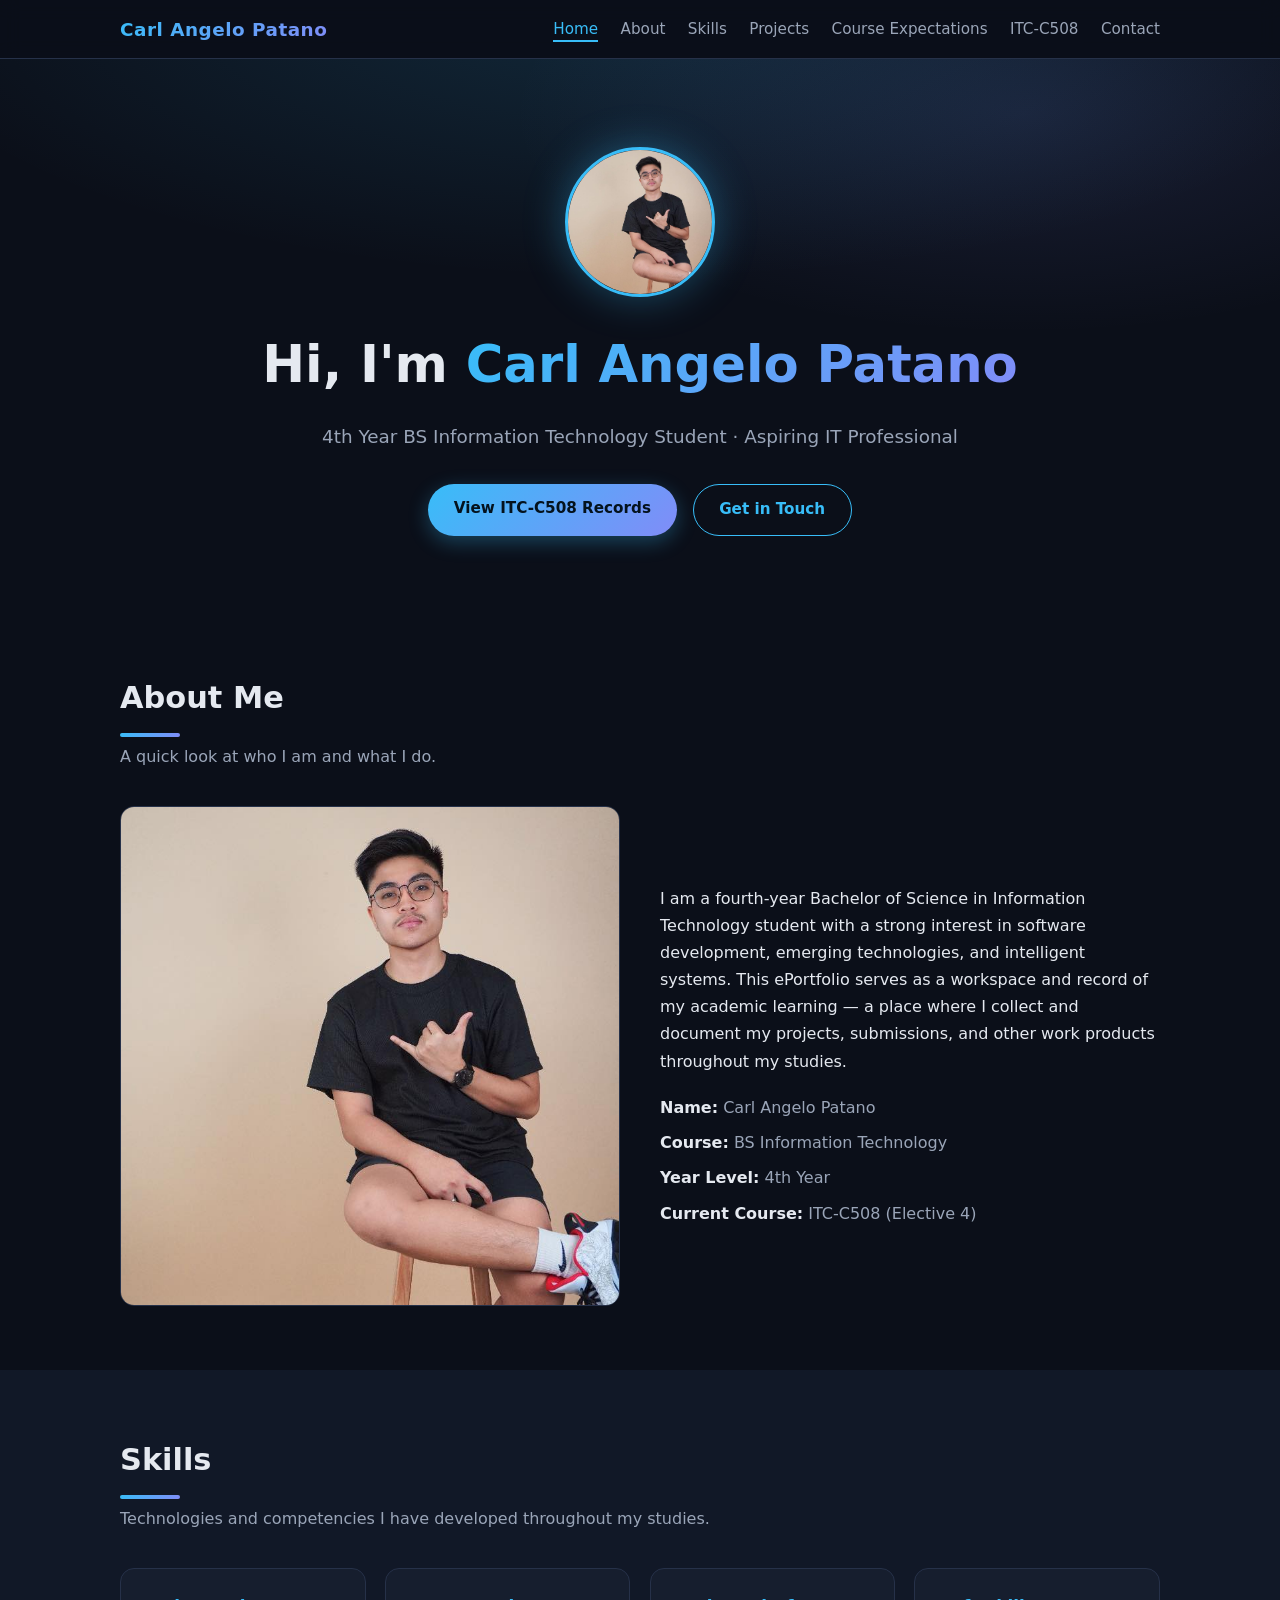
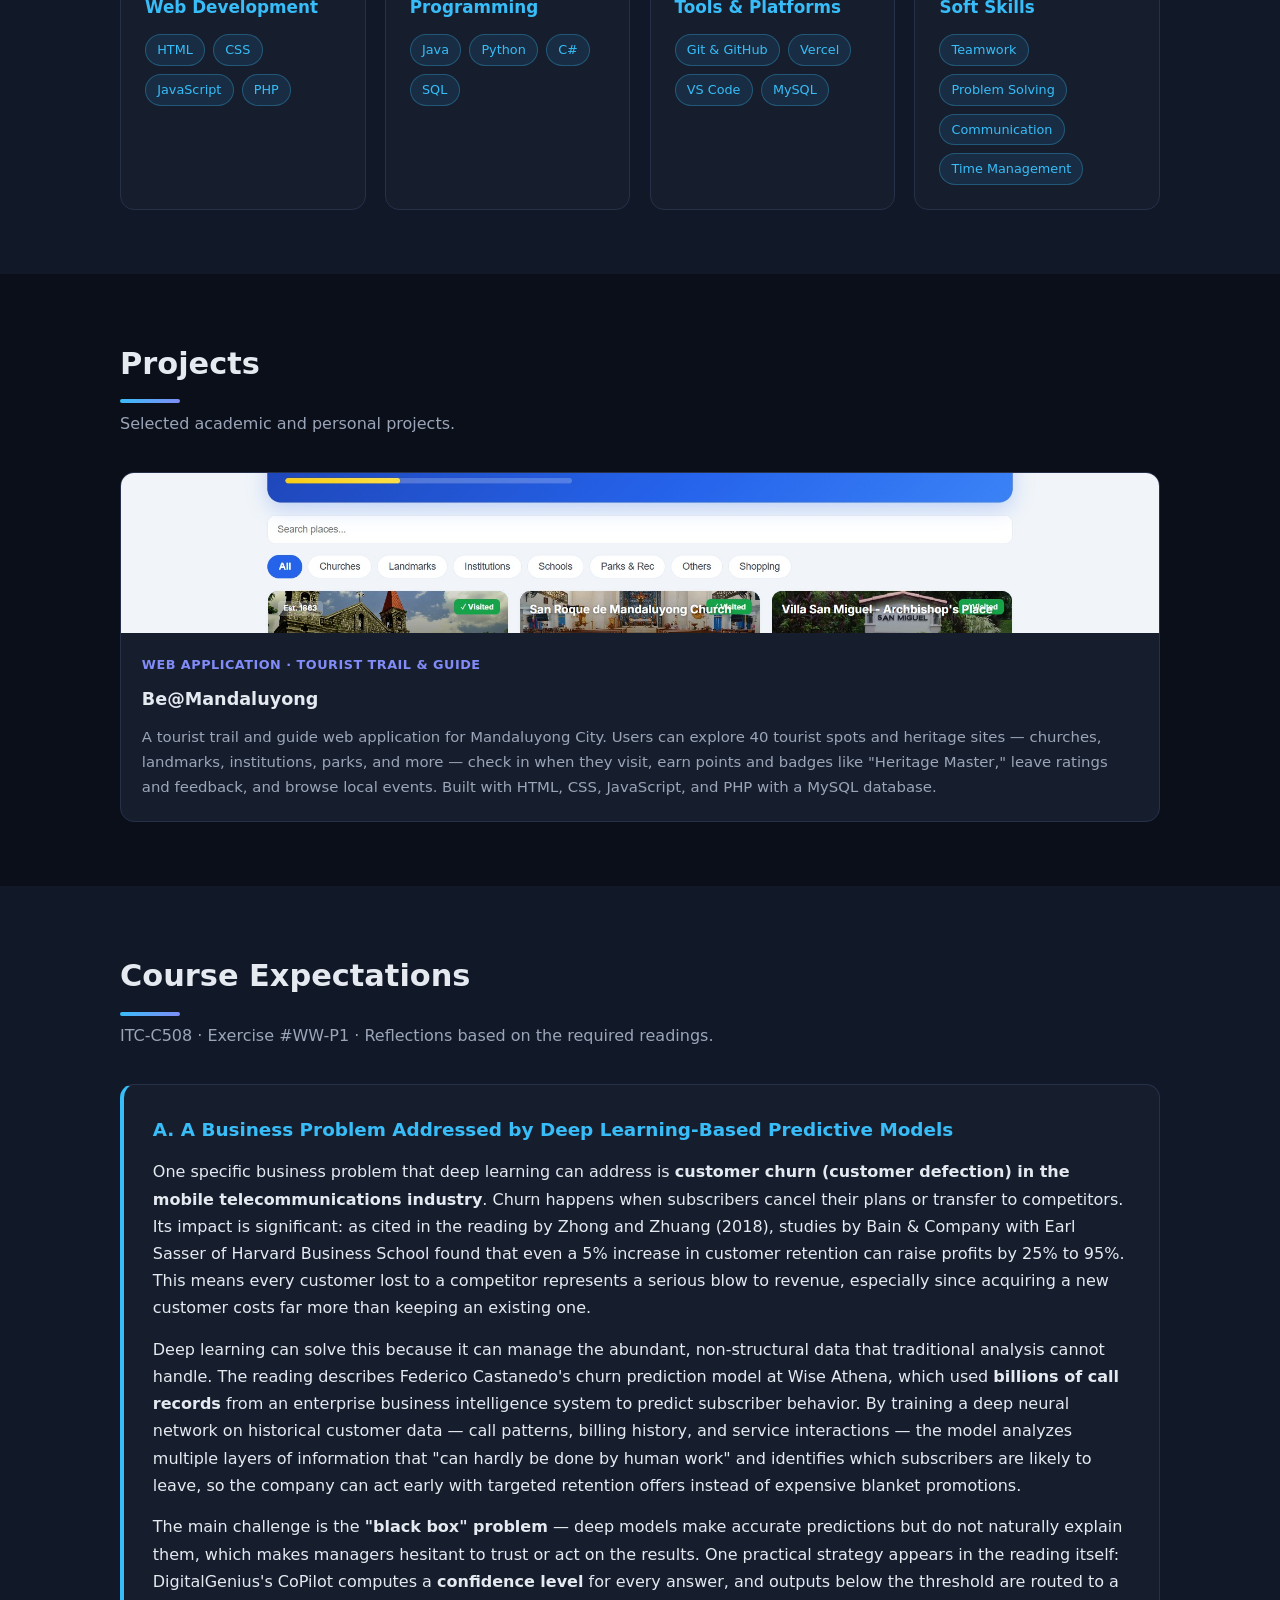
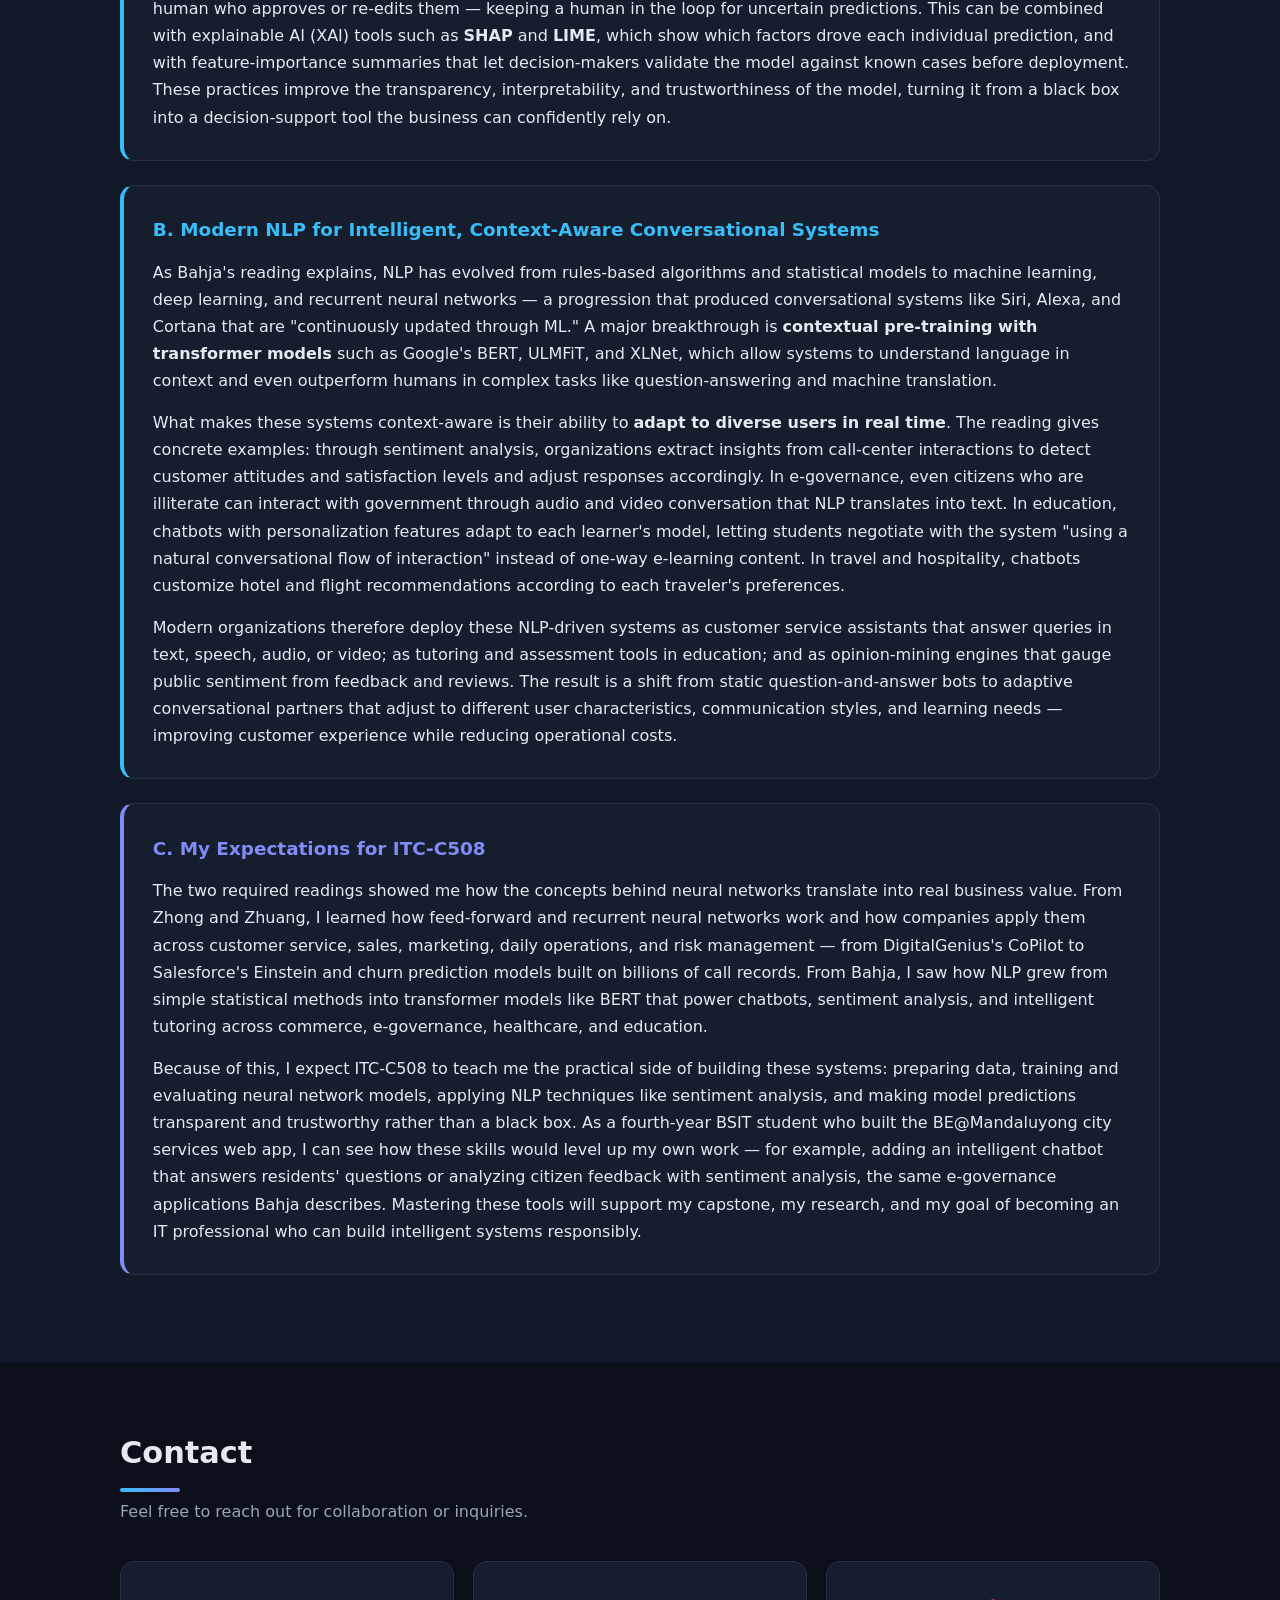
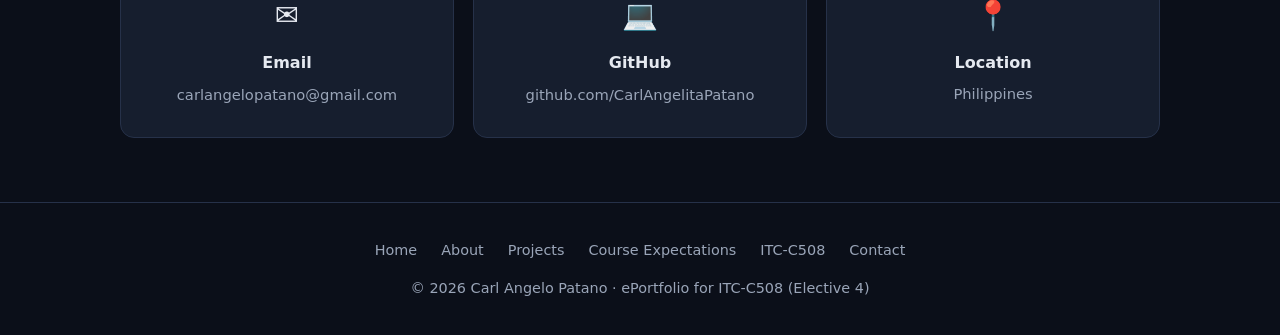
==== index.html @ fdbc333b "Add app screenshot and reading-based answers" ====
<!DOCTYPE html>
<html lang="en">
<head>
  <meta charset="UTF-8" />
  <meta name="viewport" content="width=device-width, initial-scale=1.0" />
  <meta name="description" content="ePortfolio of Carl Angelo Patano — 4th Year BSIT student. Academic projects, skills, and ITC-C508 course records." />
  <title>Carl Angelo Patano | ePortfolio</title>
  <link rel="stylesheet" href="style.css" />
</head>
<body>
  <a class="skip-link" href="#main">Skip to main content</a>

  <!-- Navigation -->
  <nav class="navbar" aria-label="Main navigation">
    <div class="nav-inner">
      <a class="brand" href="index.html">Carl Angelo Patano</a>
      <ul class="nav-links">
        <li><a href="index.html" class="active" aria-current="page">Home</a></li>
        <li><a href="#about">About</a></li>
        <li><a href="#skills">Skills</a></li>
        <li><a href="#projects">Projects</a></li>
        <li><a href="#expectations">Course Expectations</a></li>
        <li><a href="itc-c508.html">ITC-C508</a></li>
        <li><a href="#contact">Contact</a></li>
      </ul>
    </div>
  </nav>

  <main id="main">
    <!-- Hero -->
    <header class="hero">
      <div class="container">
        <img class="avatar" src="assets/profile.jpg" alt="Portrait of Carl Angelo Patano" />
        <h1>Hi, I'm <span>Carl Angelo Patano</span></h1>
        <p class="tagline">4th Year BS Information Technology Student &middot; Aspiring IT Professional</p>
        <div class="cta-row">
          <a class="btn btn-primary" href="itc-c508.html">View ITC-C508 Records</a>
          <a class="btn btn-outline" href="#contact">Get in Touch</a>
        </div>
      </div>
    </header>

    <!-- About -->
    <section id="about" aria-labelledby="about-title">
      <div class="container">
        <h2 class="section-title" id="about-title">About Me</h2>
        <p class="section-sub">A quick look at who I am and what I do.</p>
        <div class="about-grid">
          <img src="assets/profile.jpg" alt="Photo of Carl Angelo Patano" />
          <div>
            <p>
              I am a fourth-year Bachelor of Science in Information Technology student with a
              strong interest in software development, emerging technologies, and intelligent
              systems. This ePortfolio serves as a workspace and record of my academic
              learning — a place where I collect and document my projects, submissions, and
              other work products throughout my studies.
            </p>
            <ul class="about-facts">
              <li><strong>Name:</strong> Carl Angelo Patano</li>
              <li><strong>Course:</strong> BS Information Technology</li>
              <li><strong>Year Level:</strong> 4th Year</li>
              <li><strong>Current Course:</strong> ITC-C508 (Elective 4)</li>
            </ul>
          </div>
        </div>
      </div>
    </section>

    <!-- Skills -->
    <section id="skills" aria-labelledby="skills-title">
      <div class="container">
        <h2 class="section-title" id="skills-title">Skills</h2>
        <p class="section-sub">Technologies and competencies I have developed throughout my studies.</p>
        <div class="skills-grid">
          <div class="skill-card">
            <h3>Web Development</h3>
            <div class="tags">
              <span class="tag">HTML</span><span class="tag">CSS</span>
              <span class="tag">JavaScript</span><span class="tag">PHP</span>
            </div>
          </div>
          <div class="skill-card">
            <h3>Programming</h3>
            <div class="tags">
              <span class="tag">Java</span><span class="tag">Python</span>
              <span class="tag">C#</span><span class="tag">SQL</span>
            </div>
          </div>
          <div class="skill-card">
            <h3>Tools &amp; Platforms</h3>
            <div class="tags">
              <span class="tag">Git &amp; GitHub</span><span class="tag">Vercel</span>
              <span class="tag">VS Code</span><span class="tag">MySQL</span>
            </div>
          </div>
          <div class="skill-card">
            <h3>Soft Skills</h3>
            <div class="tags">
              <span class="tag">Teamwork</span><span class="tag">Problem Solving</span>
              <span class="tag">Communication</span><span class="tag">Time Management</span>
            </div>
          </div>
        </div>
      </div>
    </section>

    <!-- Projects -->
    <section id="projects" aria-labelledby="projects-title">
      <div class="container">
        <h2 class="section-title" id="projects-title">Projects</h2>
        <p class="section-sub">Selected academic and personal projects.</p>
        <div class="cards-grid">
          <article class="card">
            <img class="thumb" src="assets/beatmandaluyong.jpg" alt="Screenshot of the Be@Mandaluyong tourist trail web application showing the Explore Mandaluyong page" />
            <div class="card-body">
              <span class="card-meta">Web Application &middot; Tourist Trail &amp; Guide</span>
              <h3>Be@Mandaluyong</h3>
              <p>
                A tourist trail and guide web application for Mandaluyong City. Users can explore
                40 tourist spots and heritage sites — churches, landmarks, institutions, parks, and
                more — check in when they visit, earn points and badges like "Heritage Master,"
                leave ratings and feedback, and browse local events. Built with HTML, CSS,
                JavaScript, and PHP with a MySQL database.
              </p>
            </div>
          </article>
        </div>
      </div>
    </section>

    <!-- Course Expectations (required by WW-P1) -->
    <section id="expectations" class="expectations" aria-labelledby="expectations-title">
      <div class="container">
        <h2 class="section-title" id="expectations-title">Course Expectations</h2>
        <p class="section-sub">ITC-C508 &middot; Exercise #WW-P1 &middot; Reflections based on the required readings.</p>

        <article class="qa-block">
          <h3>A. A Business Problem Addressed by Deep Learning-Based Predictive Models</h3>
          <p>
            One specific business problem that deep learning can address is <strong>customer churn
            (customer defection) in the mobile telecommunications industry</strong>. Churn happens
            when subscribers cancel their plans or transfer to competitors. Its impact is
            significant: as cited in the reading by Zhong and Zhuang (2018), studies by Bain &amp;
            Company with Earl Sasser of Harvard Business School found that even a 5% increase in
            customer retention can raise profits by 25% to 95%. This means every customer lost to
            a competitor represents a serious blow to revenue, especially since acquiring a new
            customer costs far more than keeping an existing one.
          </p>
          <p>
            Deep learning can solve this because it can manage the abundant, non-structural data
            that traditional analysis cannot handle. The reading describes Federico Castanedo's
            churn prediction model at Wise Athena, which used <strong>billions of call records</strong>
            from an enterprise business intelligence system to predict subscriber behavior. By
            training a deep neural network on historical customer data — call patterns, billing
            history, and service interactions — the model analyzes multiple layers of information
            that "can hardly be done by human work" and identifies which subscribers are likely to
            leave, so the company can act early with targeted retention offers instead of
            expensive blanket promotions.
          </p>
          <p>
            The main challenge is the <strong>"black box" problem</strong> — deep models make accurate
            predictions but do not naturally explain them, which makes managers hesitant to trust
            or act on the results. One practical strategy appears in the reading itself:
            DigitalGenius's CoPilot computes a <strong>confidence level</strong> for every answer, and
            outputs below the threshold are routed to a human who approves or re-edits them —
            keeping a human in the loop for uncertain predictions. This can be combined with
            explainable AI (XAI) tools such as <strong>SHAP</strong> and <strong>LIME</strong>, which show which
            factors drove each individual prediction, and with feature-importance summaries that
            let decision-makers validate the model against known cases before deployment. These
            practices improve the transparency, interpretability, and trustworthiness of the
            model, turning it from a black box into a decision-support tool the business can
            confidently rely on.
          </p>
        </article>

        <article class="qa-block">
          <h3>B. Modern NLP for Intelligent, Context-Aware Conversational Systems</h3>
          <p>
            As Bahja's reading explains, NLP has evolved from rules-based algorithms and
            statistical models to machine learning, deep learning, and recurrent neural networks —
            a progression that produced conversational systems like Siri, Alexa, and Cortana that
            are "continuously updated through ML." A major breakthrough is <strong>contextual
            pre-training with transformer models</strong> such as Google's BERT, ULMFiT, and XLNet,
            which allow systems to understand language in context and even outperform humans in
            complex tasks like question-answering and machine translation.
          </p>
          <p>
            What makes these systems context-aware is their ability to <strong>adapt to diverse users
            in real time</strong>. The reading gives concrete examples: through sentiment analysis,
            organizations extract insights from call-center interactions to detect customer
            attitudes and satisfaction levels and adjust responses accordingly. In e-governance,
            even citizens who are illiterate can interact with government through audio and video
            conversation that NLP translates into text. In education, chatbots with
            personalization features adapt to each learner's model, letting students negotiate
            with the system "using a natural conversational flow of interaction" instead of
            one-way e-learning content. In travel and hospitality, chatbots customize hotel and
            flight recommendations according to each traveler's preferences.
          </p>
          <p>
            Modern organizations therefore deploy these NLP-driven systems as customer service
            assistants that answer queries in text, speech, audio, or video; as tutoring and
            assessment tools in education; and as opinion-mining engines that gauge public
            sentiment from feedback and reviews. The result is a shift from static
            question-and-answer bots to adaptive conversational partners that adjust to different
            user characteristics, communication styles, and learning needs — improving customer
            experience while reducing operational costs.
          </p>
        </article>

        <article class="qa-block reflection">
          <h3>C. My Expectations for ITC-C508</h3>
          <p>
            The two required readings showed me how the concepts behind neural networks translate
            into real business value. From Zhong and Zhuang, I learned how feed-forward and
            recurrent neural networks work and how companies apply them across customer service,
            sales, marketing, daily operations, and risk management — from DigitalGenius's CoPilot
            to Salesforce's Einstein and churn prediction models built on billions of call
            records. From Bahja, I saw how NLP grew from simple statistical methods into
            transformer models like BERT that power chatbots, sentiment analysis, and intelligent
            tutoring across commerce, e-governance, healthcare, and education.
          </p>
          <p>
            Because of this, I expect ITC-C508 to teach me the practical side of building these
            systems: preparing data, training and evaluating neural network models, applying NLP
            techniques like sentiment analysis, and making model predictions transparent and
            trustworthy rather than a black box. As a fourth-year BSIT student who built the
            BE@Mandaluyong city services web app, I can see how these skills would level up my own
            work — for example, adding an intelligent chatbot that answers residents' questions or
            analyzing citizen feedback with sentiment analysis, the same e-governance applications
            Bahja describes. Mastering these tools will support my capstone, my research, and my
            goal of becoming an IT professional who can build intelligent systems responsibly.
          </p>
        </article>
      </div>
    </section>

    <!-- Contact -->
    <section id="contact" aria-labelledby="contact-title">
      <div class="container">
        <h2 class="section-title" id="contact-title">Contact</h2>
        <p class="section-sub">Feel free to reach out for collaboration or inquiries.</p>
        <div class="contact-grid">
          <div class="contact-card">
            <div class="icon" aria-hidden="true">&#9993;</div>
            <h3>Email</h3>
            <a href="mailto:carlangelopatano@gmail.com">carlangelopatano@gmail.com</a>
          </div>
          <div class="contact-card">
            <div class="icon" aria-hidden="true">&#128187;</div>
            <h3>GitHub</h3>
            <a href="https://github.com/CarlAngelitaPatano" target="_blank" rel="noopener">github.com/CarlAngelitaPatano</a>
          </div>
          <div class="contact-card">
            <div class="icon" aria-hidden="true">&#128205;</div>
            <h3>Location</h3>
            <p>Philippines</p>
          </div>
        </div>
      </div>
    </section>
  </main>

  <!-- Footer -->
  <footer>
    <div class="container">
      <div class="footer-links">
        <a href="index.html">Home</a>
        <a href="index.html#about">About</a>
        <a href="index.html#projects">Projects</a>
        <a href="index.html#expectations">Course Expectations</a>
        <a href="itc-c508.html">ITC-C508</a>
        <a href="index.html#contact">Contact</a>
      </div>
      <p>&copy; 2026 Carl Angelo Patano &middot; ePortfolio for ITC-C508 (Elective 4)</p>
    </div>
  </footer>
</body>
</html>
---- style.css ----
/* ============================================
   Carl Angelo Patano — ePortfolio
   Modern Dark Theme
   ============================================ */

:root {
  --bg: #0b0f19;
  --bg-alt: #111827;
  --card: #161e2e;
  --border: #263149;
  --text: #e5e9f0;
  --muted: #9aa5b8;
  --accent: #38bdf8;
  --accent-2: #818cf8;
  --gradient: linear-gradient(135deg, #38bdf8, #818cf8);
  --radius: 14px;
  --maxw: 1080px;
}

* { margin: 0; padding: 0; box-sizing: border-box; }

html { scroll-behavior: smooth; }

body {
  background: var(--bg);
  color: var(--text);
  font-family: "Segoe UI", system-ui, -apple-system, Roboto, Arial, sans-serif;
  line-height: 1.7;
}

img { max-width: 100%; display: block; }

a { color: var(--accent); text-decoration: none; }
a:hover { text-decoration: underline; }

.container { max-width: var(--maxw); margin: 0 auto; padding: 0 1.25rem; }

/* Skip link (accessibility) */
.skip-link {
  position: absolute; left: -9999px; top: 0;
  background: var(--accent); color: #04121d;
  padding: .6rem 1rem; border-radius: 0 0 8px 0; z-index: 100;
  font-weight: 600;
}
.skip-link:focus { left: 0; }

/* ---------- Navigation ---------- */
.navbar {
  position: sticky; top: 0; z-index: 50;
  background: rgba(11, 15, 25, 0.92);
  backdrop-filter: blur(10px);
  border-bottom: 1px solid var(--border);
}
.nav-inner {
  max-width: var(--maxw); margin: 0 auto; padding: .85rem 1.25rem;
  display: flex; align-items: center; justify-content: space-between; gap: 1rem;
  flex-wrap: wrap;
}
.brand {
  font-weight: 800; font-size: 1.15rem; letter-spacing: .5px;
  background: var(--gradient);
  -webkit-background-clip: text; background-clip: text; color: transparent;
}
.nav-links { display: flex; gap: 1.4rem; list-style: none; flex-wrap: wrap; }
.nav-links a {
  color: var(--muted); font-weight: 500; font-size: .95rem;
  transition: color .2s;
}
.nav-links a:hover, .nav-links a.active { color: var(--accent); text-decoration: none; }
.nav-links a.active { border-bottom: 2px solid var(--accent); padding-bottom: 2px; }

/* ---------- Hero ---------- */
.hero {
  padding: 5.5rem 0 4.5rem;
  text-align: center;
  background:
    radial-gradient(ellipse 60% 50% at 50% -10%, rgba(56,189,248,.15), transparent),
    radial-gradient(ellipse 40% 40% at 80% 10%, rgba(129,140,248,.12), transparent);
}
.hero .avatar {
  width: 150px; height: 150px; border-radius: 50%;
  margin: 0 auto 1.5rem; object-fit: cover;
  border: 3px solid var(--accent);
  box-shadow: 0 0 40px rgba(56,189,248,.35);
}
.hero h1 { font-size: clamp(2rem, 5vw, 3.2rem); font-weight: 800; }
.hero h1 span {
  background: var(--gradient);
  -webkit-background-clip: text; background-clip: text; color: transparent;
}
.hero .tagline { color: var(--muted); font-size: 1.15rem; margin-top: .75rem; }
.hero .cta-row { margin-top: 2rem; display: flex; gap: 1rem; justify-content: center; flex-wrap: wrap; }

.btn {
  display: inline-block; padding: .75rem 1.6rem; border-radius: 999px;
  font-weight: 600; font-size: .95rem; transition: transform .2s, box-shadow .2s;
}
.btn:hover { text-decoration: none; transform: translateY(-2px); }
.btn-primary { background: var(--gradient); color: #04121d; box-shadow: 0 6px 20px rgba(56,189,248,.3); }
.btn-outline { border: 1.5px solid var(--accent); color: var(--accent); }

/* ---------- Sections ---------- */
section { padding: 4rem 0; }
section:nth-of-type(even) { background: var(--bg-alt); }

.section-title { font-size: 1.9rem; font-weight: 800; margin-bottom: .4rem; }
.section-title::after {
  content: ""; display: block; width: 60px; height: 4px;
  background: var(--gradient); border-radius: 4px; margin-top: .6rem;
}
.section-sub { color: var(--muted); margin-bottom: 2.2rem; }

/* ---------- About ---------- */
.about-grid { display: grid; grid-template-columns: 1fr 1fr; gap: 2.5rem; align-items: center; }
.about-grid img { border-radius: var(--radius); border: 1px solid var(--border); }
.about-facts { list-style: none; margin-top: 1.2rem; display: grid; gap: .5rem; }
.about-facts li { color: var(--muted); }
.about-facts strong { color: var(--text); }

/* ---------- Skills ---------- */
.skills-grid { display: grid; grid-template-columns: repeat(auto-fit, minmax(220px, 1fr)); gap: 1.2rem; }
.skill-card {
  background: var(--card); border: 1px solid var(--border);
  border-radius: var(--radius); padding: 1.5rem;
  transition: transform .2s, border-color .2s;
}
.skill-card:hover { transform: translateY(-4px); border-color: var(--accent); }
.skill-card h3 { font-size: 1.05rem; margin-bottom: .8rem; color: var(--accent); }
.tags { display: flex; flex-wrap: wrap; gap: .5rem; }
.tag {
  background: rgba(56,189,248,.1); border: 1px solid rgba(56,189,248,.3);
  color: var(--accent); font-size: .8rem; padding: .25rem .7rem; border-radius: 999px;
}

/* ---------- Projects & Course cards ---------- */
.cards-grid { display: grid; grid-template-columns: repeat(auto-fit, minmax(280px, 1fr)); gap: 1.4rem; }
.card {
  background: var(--card); border: 1px solid var(--border);
  border-radius: var(--radius); overflow: hidden;
  transition: transform .2s, border-color .2s;
  display: flex; flex-direction: column;
}
.card:hover { transform: translateY(-5px); border-color: var(--accent); }
.card .thumb { height: 160px; width: 100%; object-fit: cover; background: #1e293b; }
.card-body { padding: 1.3rem; flex: 1; display: flex; flex-direction: column; gap: .6rem; }
.card-body h3 { font-size: 1.1rem; }
.card-body p { color: var(--muted); font-size: .93rem; flex: 1; }
.card-meta { font-size: .8rem; color: var(--accent-2); font-weight: 600; text-transform: uppercase; letter-spacing: .5px; }
.card-link { font-weight: 600; font-size: .9rem; }

/* ---------- Course Expectations ---------- */
.expectations .qa-block {
  background: var(--card); border: 1px solid var(--border);
  border-left: 4px solid var(--accent);
  border-radius: var(--radius); padding: 1.8rem; margin-bottom: 1.5rem;
}
.expectations .qa-block h3 { color: var(--accent); margin-bottom: .8rem; font-size: 1.15rem; }
.expectations .qa-block p { color: var(--text); margin-bottom: .9rem; }
.expectations .qa-block p:last-child { margin-bottom: 0; }
.reflection { border-left-color: var(--accent-2) !important; }
.reflection h3 { color: var(--accent-2) !important; }

/* ---------- Contact ---------- */
.contact-grid { display: grid; grid-template-columns: repeat(auto-fit, minmax(240px, 1fr)); gap: 1.2rem; text-align: center; }
.contact-card {
  background: var(--card); border: 1px solid var(--border);
  border-radius: var(--radius); padding: 1.8rem 1.2rem;
}
.contact-card .icon { font-size: 1.8rem; margin-bottom: .6rem; }
.contact-card h3 { font-size: 1rem; margin-bottom: .3rem; }
.contact-card p, .contact-card a { font-size: .92rem; color: var(--muted); word-break: break-word; }
.contact-card a:hover { color: var(--accent); }

/* ---------- Page header (inner pages) ---------- */
.page-header {
  padding: 4rem 0 3rem; text-align: center;
  background:
    radial-gradient(ellipse 60% 60% at 50% -10%, rgba(129,140,248,.15), transparent);
}
.page-header h1 { font-size: clamp(1.8rem, 4vw, 2.6rem); font-weight: 800; }
.page-header h1 span {
  background: var(--gradient);
  -webkit-background-clip: text; background-clip: text; color: transparent;
}
.page-header p { color: var(--muted); margin-top: .6rem; max-width: 640px; margin-inline: auto; }

.breadcrumb { font-size: .85rem; color: var(--muted); margin-bottom: 1rem; }
.breadcrumb a { color: var(--accent); }

/* ---------- Footer ---------- */
footer {
  border-top: 1px solid var(--border);
  padding: 2.2rem 0; text-align: center; color: var(--muted); font-size: .9rem;
}
footer .footer-links { display: flex; justify-content: center; gap: 1.5rem; margin-bottom: .8rem; flex-wrap: wrap; }
footer .footer-links a { color: var(--muted); }
footer .footer-links a:hover { color: var(--accent); }

/* ---------- Responsive ---------- */
@media (max-width: 720px) {
  .about-grid { grid-template-columns: 1fr; }
  .nav-links { gap: .9rem; font-size: .9rem; }
  section { padding: 3rem 0; }
}
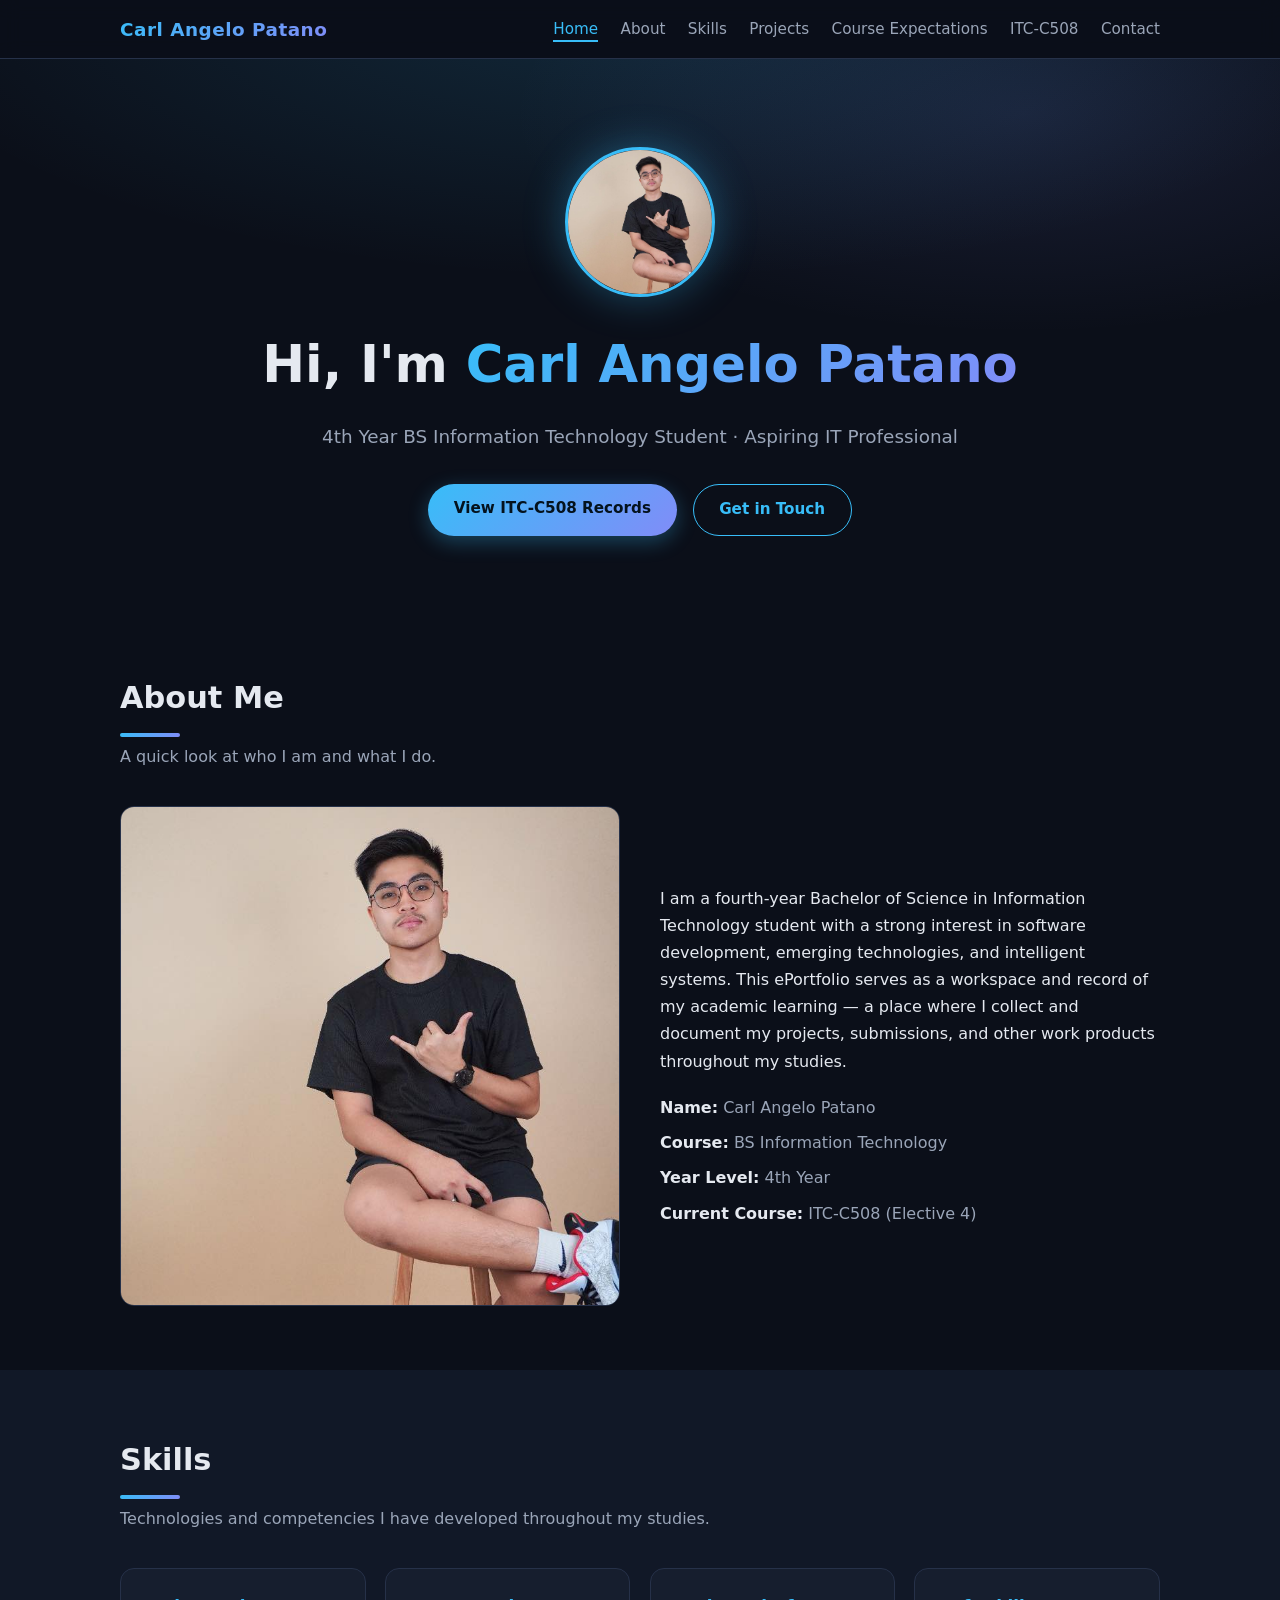
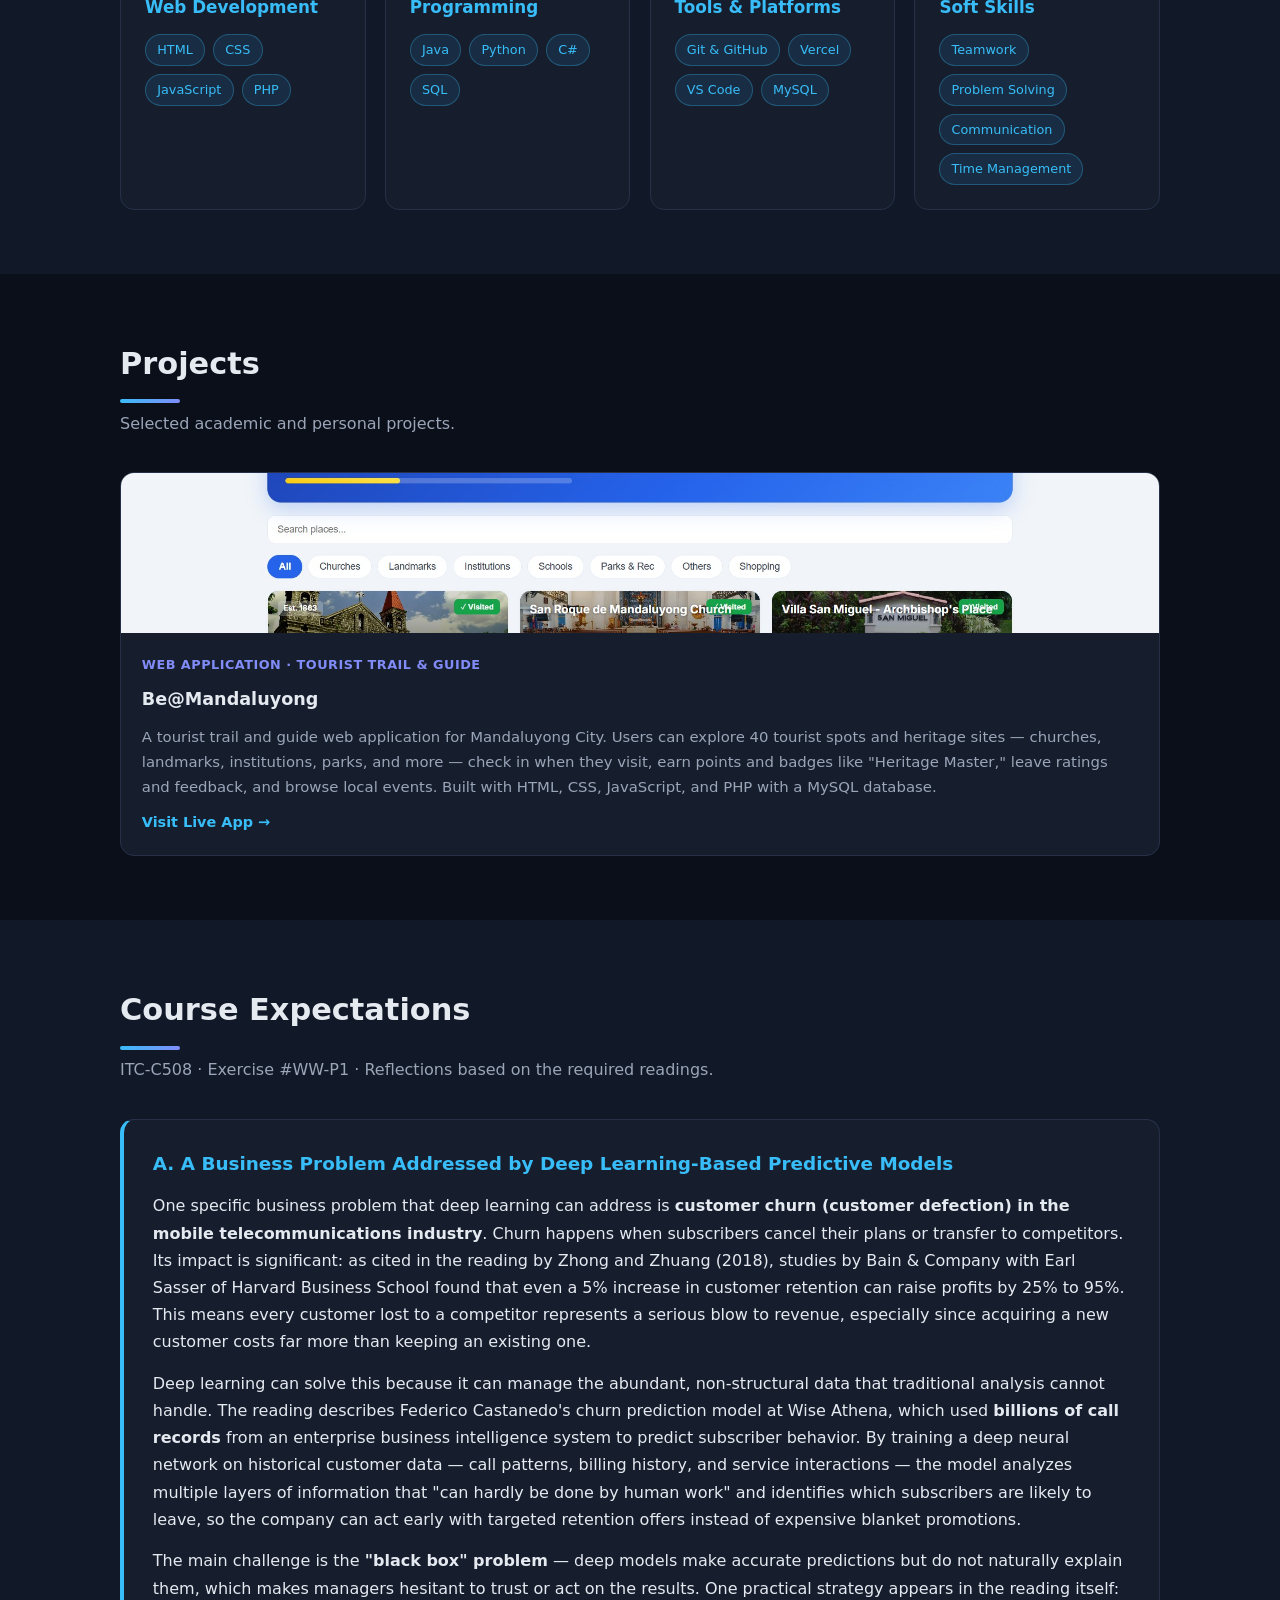
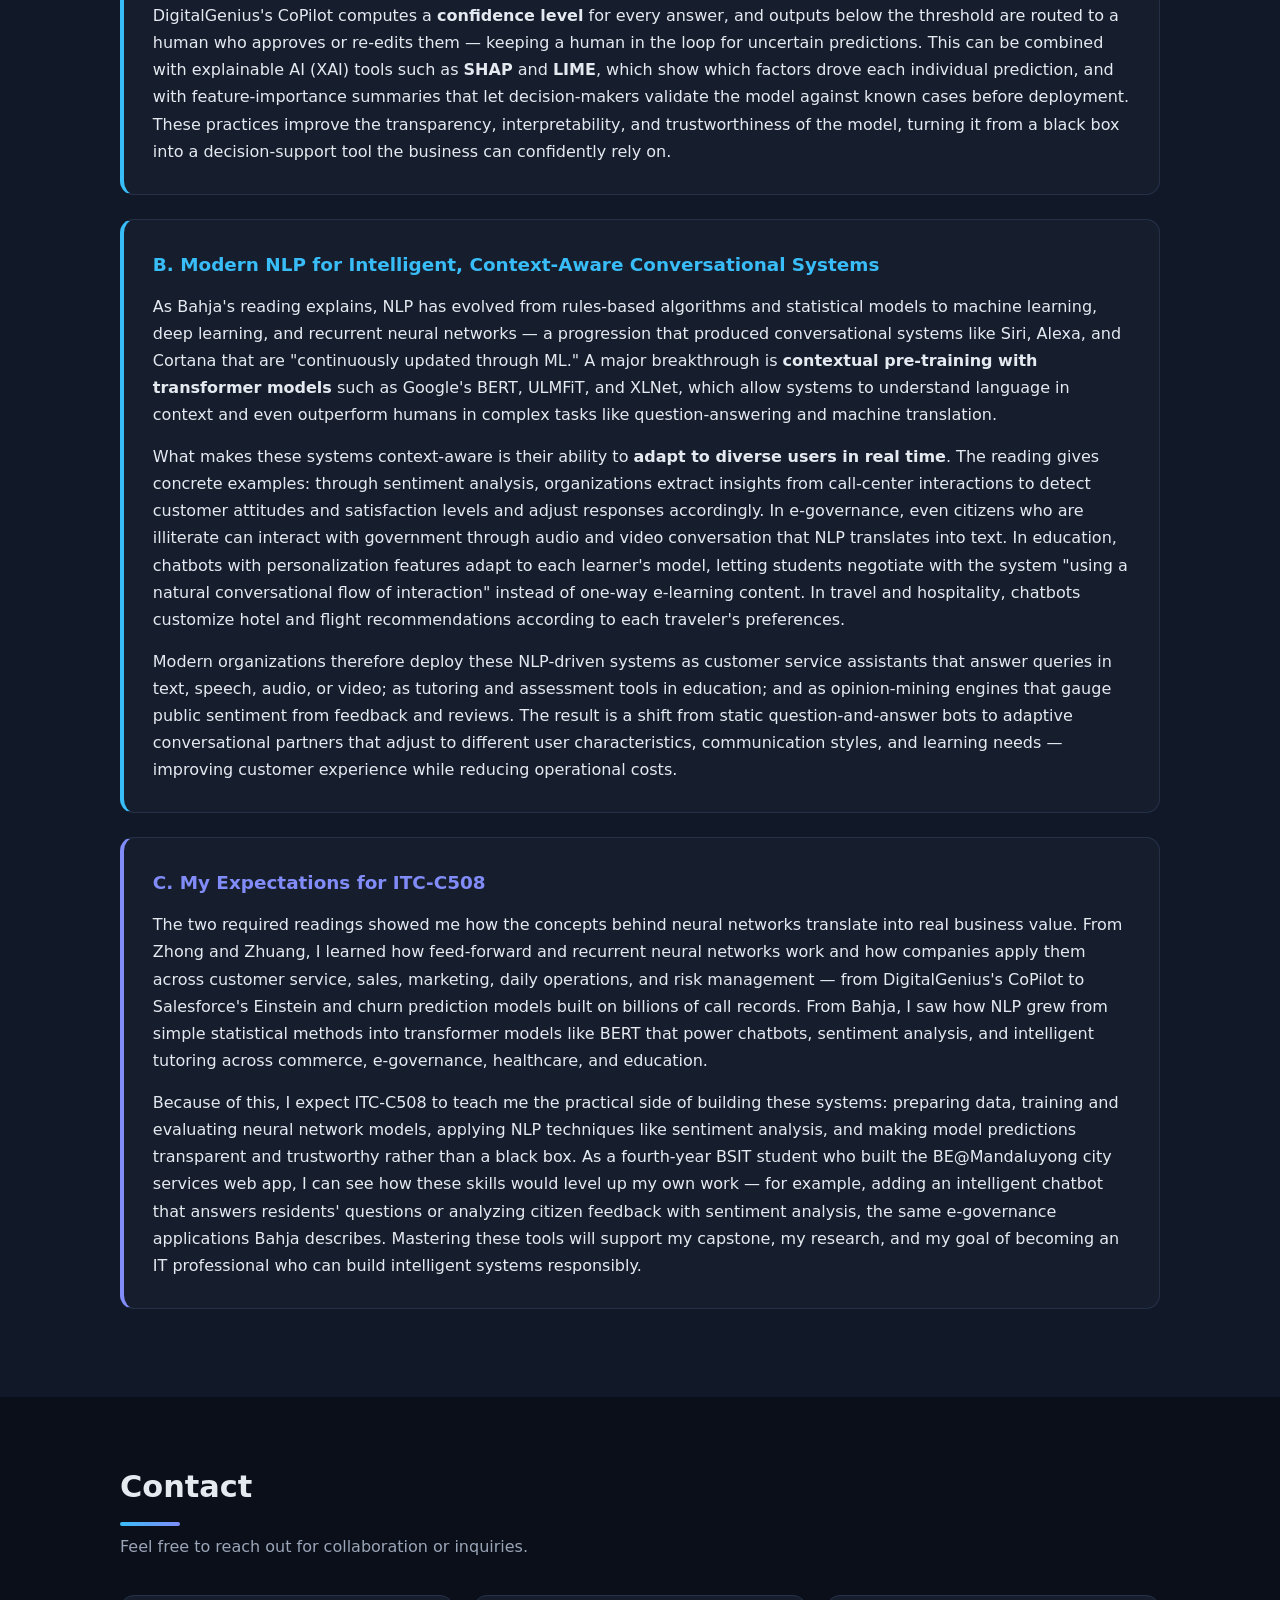
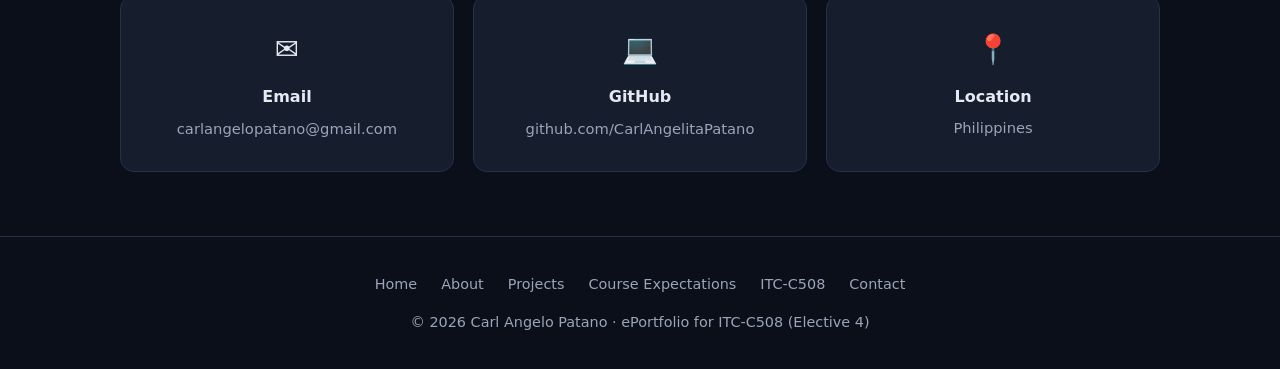
==== commit 96fbdd19: "Add live app link and screenshot" ====
--- a/index.html
+++ b/index.html
@@ -122,6 +122,7 @@
                 leave ratings and feedback, and browse local events. Built with HTML, CSS,
                 JavaScript, and PHP with a MySQL database.
               </p>
+              <a class="card-link" href="https://tcimsmandaluyong.infinityfree.me/login" target="_blank" rel="noopener" aria-label="Visit the live Be@Mandaluyong web application">Visit Live App &rarr;</a>
             </div>
           </article>
         </div>
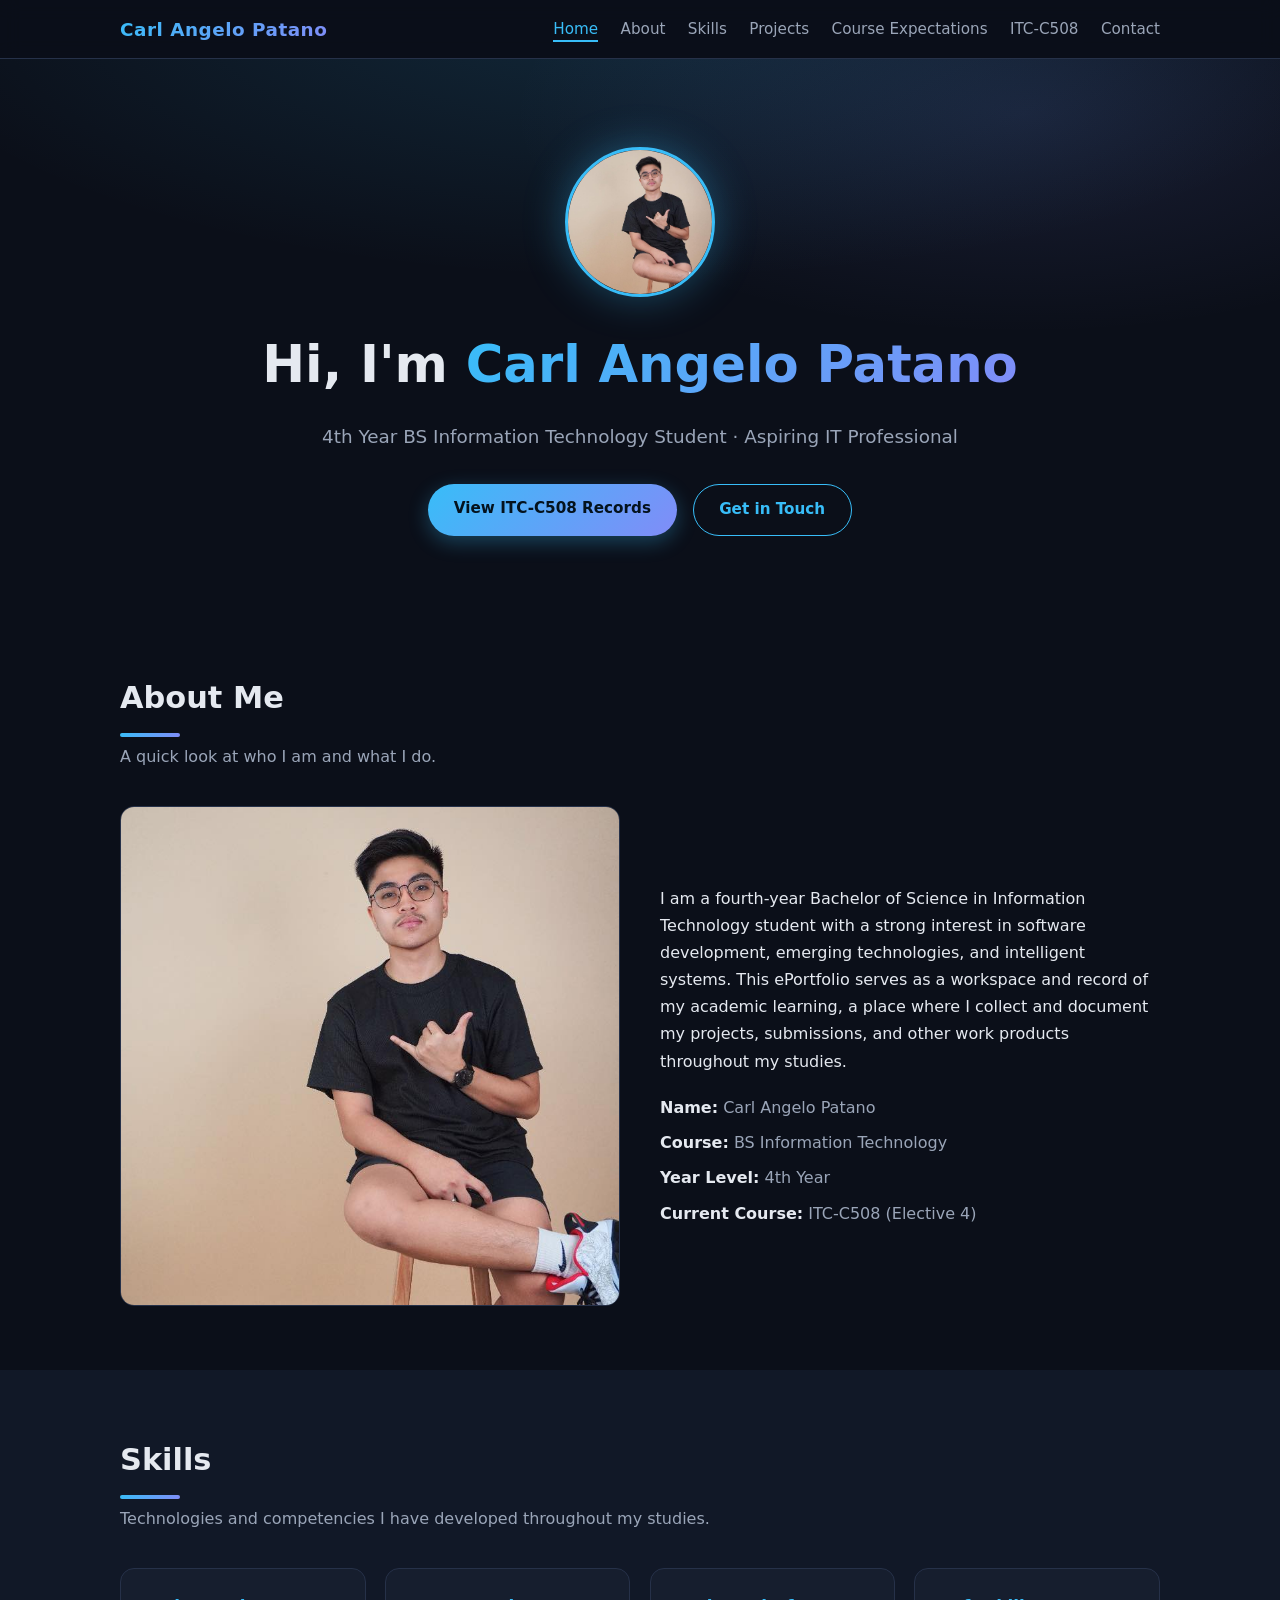
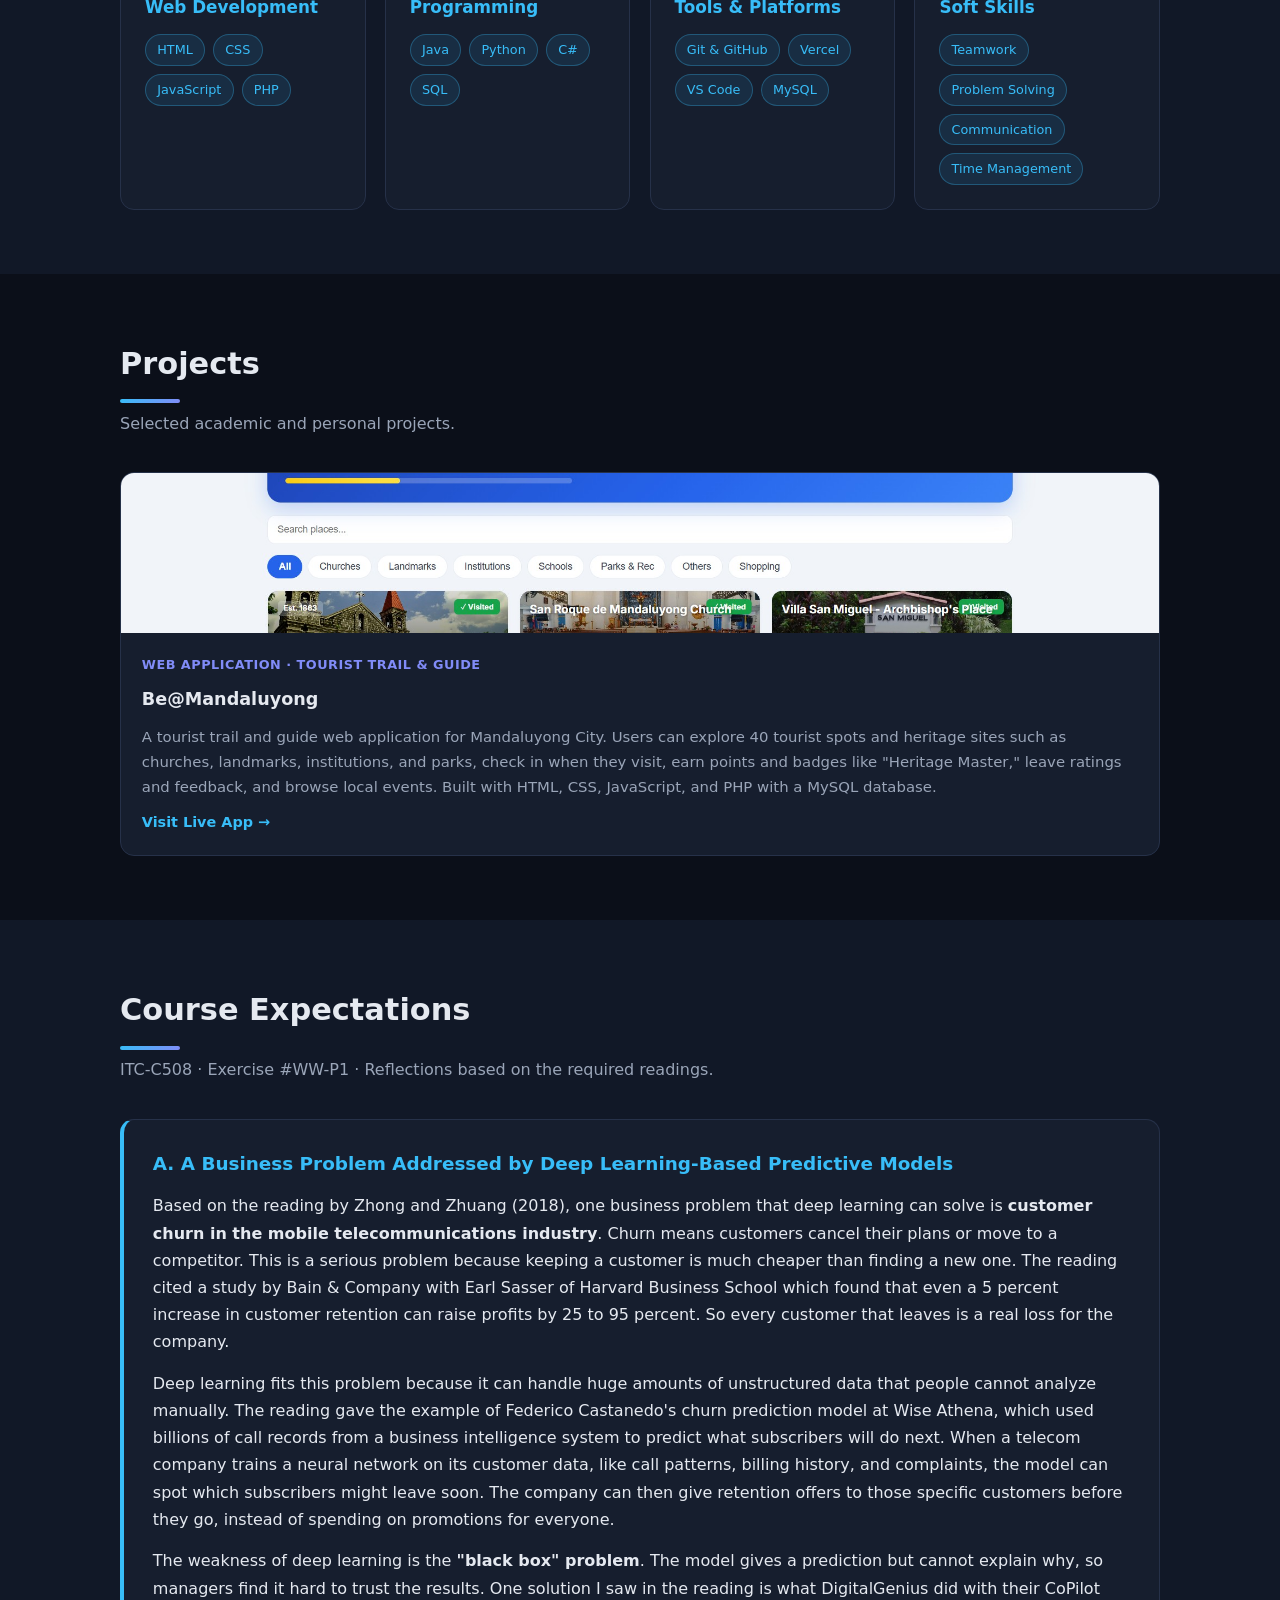
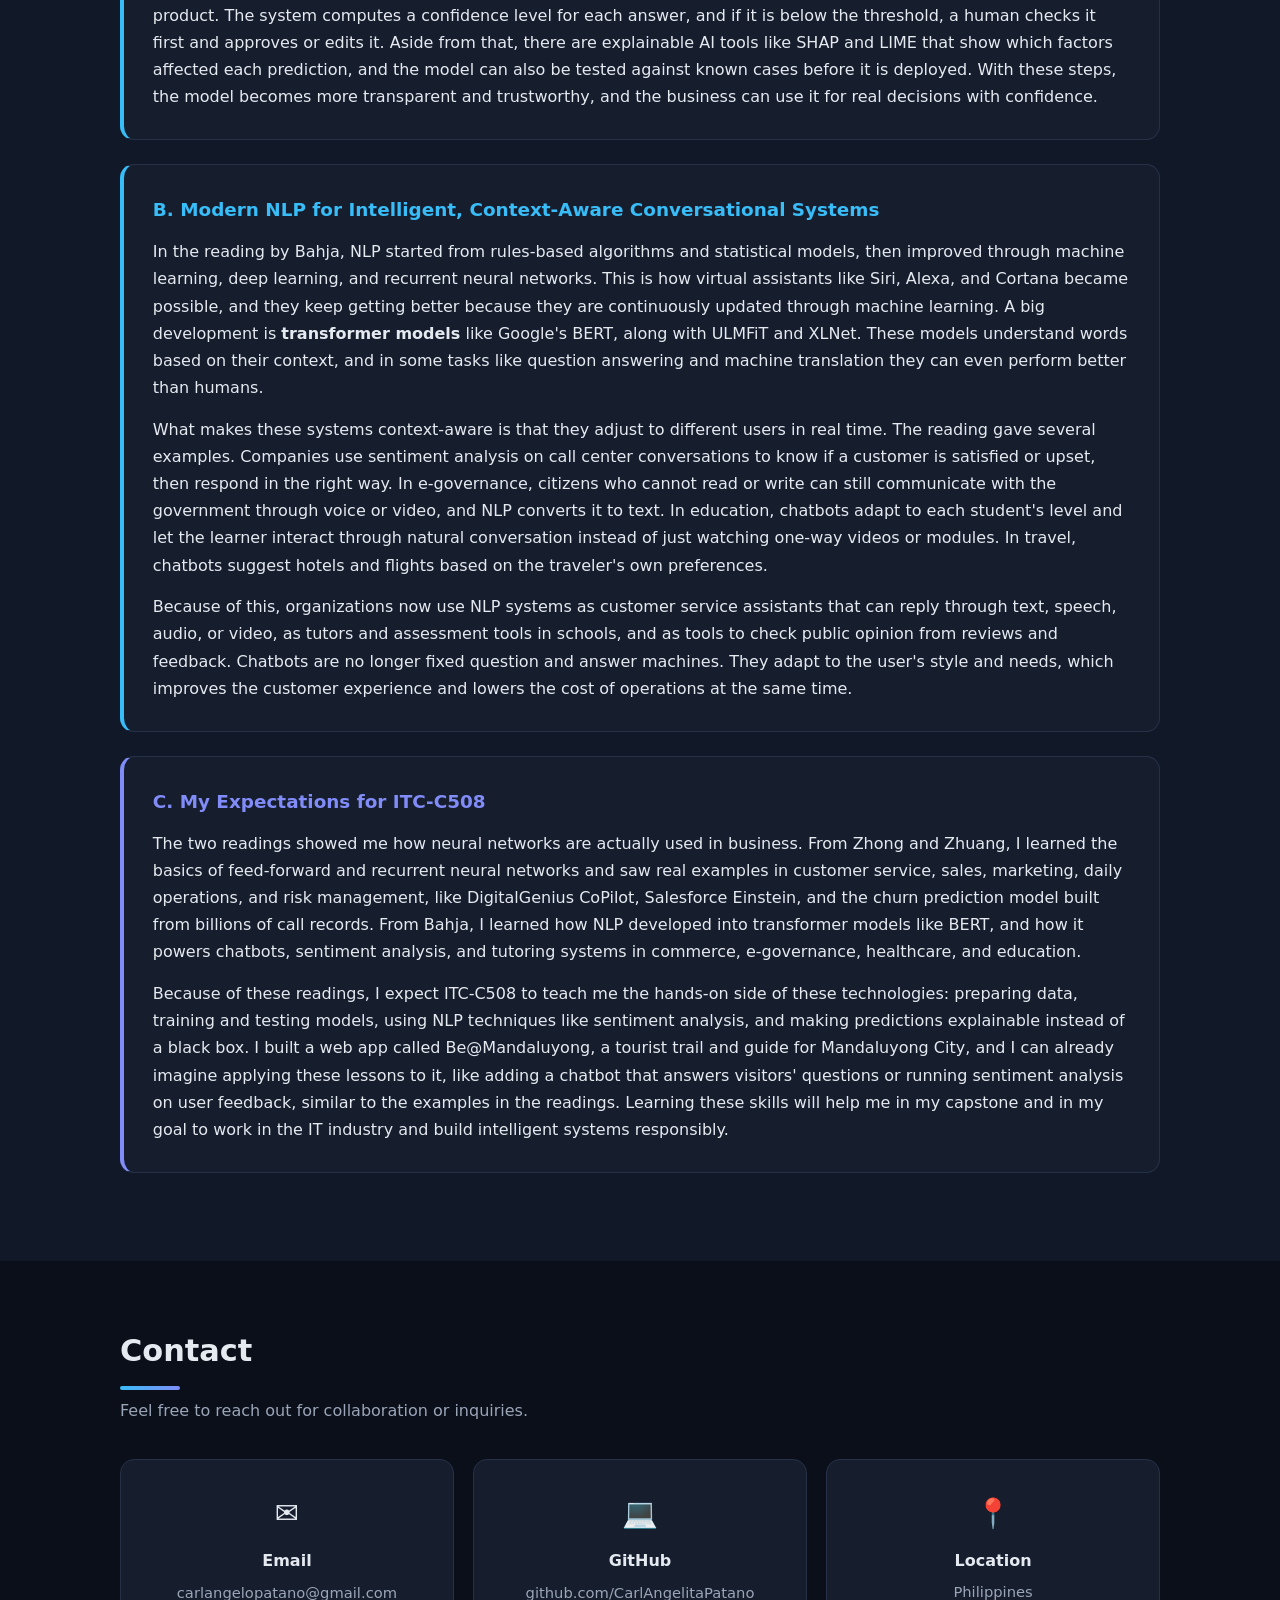
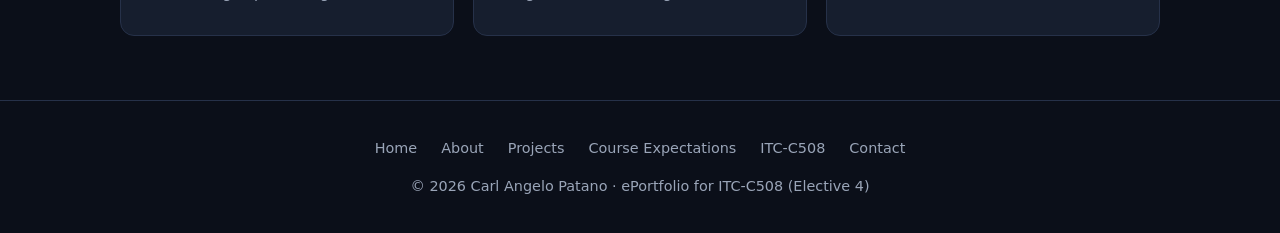
==== commit 64601ff7: "Simplify Course Expectations wording" ====
--- a/index.html
+++ b/index.html
@@ -3,7 +3,7 @@
 <head>
   <meta charset="UTF-8" />
   <meta name="viewport" content="width=device-width, initial-scale=1.0" />
-  <meta name="description" content="ePortfolio of Carl Angelo Patano — 4th Year BSIT student. Academic projects, skills, and ITC-C508 course records." />
+  <meta name="description" content="ePortfolio of Carl Angelo Patano, 4th Year BSIT student. Academic projects, skills, and ITC-C508 course records." />
   <title>Carl Angelo Patano | ePortfolio</title>
   <link rel="stylesheet" href="style.css" />
 </head>
@@ -52,7 +52,7 @@
               I am a fourth-year Bachelor of Science in Information Technology student with a
               strong interest in software development, emerging technologies, and intelligent
               systems. This ePortfolio serves as a workspace and record of my academic
-              learning — a place where I collect and document my projects, submissions, and
+              learning, a place where I collect and document my projects, submissions, and
               other work products throughout my studies.
             </p>
             <ul class="about-facts">
@@ -117,8 +117,8 @@
               <h3>Be@Mandaluyong</h3>
               <p>
                 A tourist trail and guide web application for Mandaluyong City. Users can explore
-                40 tourist spots and heritage sites — churches, landmarks, institutions, parks, and
-                more — check in when they visit, earn points and badges like "Heritage Master,"
+                40 tourist spots and heritage sites such as churches, landmarks, institutions, and
+                parks, check in when they visit, earn points and badges like "Heritage Master,"
                 leave ratings and feedback, and browse local events. Built with HTML, CSS,
                 JavaScript, and PHP with a MySQL database.
               </p>
@@ -138,98 +138,91 @@
         <article class="qa-block">
           <h3>A. A Business Problem Addressed by Deep Learning-Based Predictive Models</h3>
           <p>
-            One specific business problem that deep learning can address is <strong>customer churn
-            (customer defection) in the mobile telecommunications industry</strong>. Churn happens
-            when subscribers cancel their plans or transfer to competitors. Its impact is
-            significant: as cited in the reading by Zhong and Zhuang (2018), studies by Bain &amp;
-            Company with Earl Sasser of Harvard Business School found that even a 5% increase in
-            customer retention can raise profits by 25% to 95%. This means every customer lost to
-            a competitor represents a serious blow to revenue, especially since acquiring a new
-            customer costs far more than keeping an existing one.
-          </p>
-          <p>
-            Deep learning can solve this because it can manage the abundant, non-structural data
-            that traditional analysis cannot handle. The reading describes Federico Castanedo's
-            churn prediction model at Wise Athena, which used <strong>billions of call records</strong>
-            from an enterprise business intelligence system to predict subscriber behavior. By
-            training a deep neural network on historical customer data — call patterns, billing
-            history, and service interactions — the model analyzes multiple layers of information
-            that "can hardly be done by human work" and identifies which subscribers are likely to
-            leave, so the company can act early with targeted retention offers instead of
-            expensive blanket promotions.
-          </p>
-          <p>
-            The main challenge is the <strong>"black box" problem</strong> — deep models make accurate
-            predictions but do not naturally explain them, which makes managers hesitant to trust
-            or act on the results. One practical strategy appears in the reading itself:
-            DigitalGenius's CoPilot computes a <strong>confidence level</strong> for every answer, and
-            outputs below the threshold are routed to a human who approves or re-edits them —
-            keeping a human in the loop for uncertain predictions. This can be combined with
-            explainable AI (XAI) tools such as <strong>SHAP</strong> and <strong>LIME</strong>, which show which
-            factors drove each individual prediction, and with feature-importance summaries that
-            let decision-makers validate the model against known cases before deployment. These
-            practices improve the transparency, interpretability, and trustworthiness of the
-            model, turning it from a black box into a decision-support tool the business can
-            confidently rely on.
+            Based on the reading by Zhong and Zhuang (2018), one business problem that deep
+            learning can solve is <strong>customer churn in the mobile telecommunications
+            industry</strong>. Churn means customers cancel their plans or move to a competitor.
+            This is a serious problem because keeping a customer is much cheaper than finding a
+            new one. The reading cited a study by Bain &amp; Company with Earl Sasser of Harvard
+            Business School which found that even a 5 percent increase in customer retention can
+            raise profits by 25 to 95 percent. So every customer that leaves is a real loss for
+            the company.
+          </p>
+          <p>
+            Deep learning fits this problem because it can handle huge amounts of unstructured
+            data that people cannot analyze manually. The reading gave the example of Federico
+            Castanedo's churn prediction model at Wise Athena, which used billions of call
+            records from a business intelligence system to predict what subscribers will do next.
+            When a telecom company trains a neural network on its customer data, like call
+            patterns, billing history, and complaints, the model can spot which subscribers might
+            leave soon. The company can then give retention offers to those specific customers
+            before they go, instead of spending on promotions for everyone.
+          </p>
+          <p>
+            The weakness of deep learning is the <strong>"black box" problem</strong>. The model gives a
+            prediction but cannot explain why, so managers find it hard to trust the results. One
+            solution I saw in the reading is what DigitalGenius did with their CoPilot product.
+            The system computes a confidence level for each answer, and if it is below the
+            threshold, a human checks it first and approves or edits it. Aside from that, there
+            are explainable AI tools like SHAP and LIME that show which factors affected each
+            prediction, and the model can also be tested against known cases before it is
+            deployed. With these steps, the model becomes more transparent and trustworthy, and
+            the business can use it for real decisions with confidence.
           </p>
         </article>
 
         <article class="qa-block">
           <h3>B. Modern NLP for Intelligent, Context-Aware Conversational Systems</h3>
           <p>
-            As Bahja's reading explains, NLP has evolved from rules-based algorithms and
-            statistical models to machine learning, deep learning, and recurrent neural networks —
-            a progression that produced conversational systems like Siri, Alexa, and Cortana that
-            are "continuously updated through ML." A major breakthrough is <strong>contextual
-            pre-training with transformer models</strong> such as Google's BERT, ULMFiT, and XLNet,
-            which allow systems to understand language in context and even outperform humans in
-            complex tasks like question-answering and machine translation.
-          </p>
-          <p>
-            What makes these systems context-aware is their ability to <strong>adapt to diverse users
-            in real time</strong>. The reading gives concrete examples: through sentiment analysis,
-            organizations extract insights from call-center interactions to detect customer
-            attitudes and satisfaction levels and adjust responses accordingly. In e-governance,
-            even citizens who are illiterate can interact with government through audio and video
-            conversation that NLP translates into text. In education, chatbots with
-            personalization features adapt to each learner's model, letting students negotiate
-            with the system "using a natural conversational flow of interaction" instead of
-            one-way e-learning content. In travel and hospitality, chatbots customize hotel and
-            flight recommendations according to each traveler's preferences.
-          </p>
-          <p>
-            Modern organizations therefore deploy these NLP-driven systems as customer service
-            assistants that answer queries in text, speech, audio, or video; as tutoring and
-            assessment tools in education; and as opinion-mining engines that gauge public
-            sentiment from feedback and reviews. The result is a shift from static
-            question-and-answer bots to adaptive conversational partners that adjust to different
-            user characteristics, communication styles, and learning needs — improving customer
-            experience while reducing operational costs.
+            In the reading by Bahja, NLP started from rules-based algorithms and statistical
+            models, then improved through machine learning, deep learning, and recurrent neural
+            networks. This is how virtual assistants like Siri, Alexa, and Cortana became
+            possible, and they keep getting better because they are continuously updated through
+            machine learning. A big development is <strong>transformer models</strong> like Google's
+            BERT, along with ULMFiT and XLNet. These models understand words based on their
+            context, and in some tasks like question answering and machine translation they can
+            even perform better than humans.
+          </p>
+          <p>
+            What makes these systems context-aware is that they adjust to different users in real
+            time. The reading gave several examples. Companies use sentiment analysis on call
+            center conversations to know if a customer is satisfied or upset, then respond in the
+            right way. In e-governance, citizens who cannot read or write can still communicate
+            with the government through voice or video, and NLP converts it to text. In
+            education, chatbots adapt to each student's level and let the learner interact
+            through natural conversation instead of just watching one-way videos or modules. In
+            travel, chatbots suggest hotels and flights based on the traveler's own preferences.
+          </p>
+          <p>
+            Because of this, organizations now use NLP systems as customer service assistants
+            that can reply through text, speech, audio, or video, as tutors and assessment tools
+            in schools, and as tools to check public opinion from reviews and feedback. Chatbots
+            are no longer fixed question and answer machines. They adapt to the user's style and
+            needs, which improves the customer experience and lowers the cost of operations at
+            the same time.
           </p>
         </article>
 
         <article class="qa-block reflection">
           <h3>C. My Expectations for ITC-C508</h3>
           <p>
-            The two required readings showed me how the concepts behind neural networks translate
-            into real business value. From Zhong and Zhuang, I learned how feed-forward and
-            recurrent neural networks work and how companies apply them across customer service,
-            sales, marketing, daily operations, and risk management — from DigitalGenius's CoPilot
-            to Salesforce's Einstein and churn prediction models built on billions of call
-            records. From Bahja, I saw how NLP grew from simple statistical methods into
-            transformer models like BERT that power chatbots, sentiment analysis, and intelligent
-            tutoring across commerce, e-governance, healthcare, and education.
-          </p>
-          <p>
-            Because of this, I expect ITC-C508 to teach me the practical side of building these
-            systems: preparing data, training and evaluating neural network models, applying NLP
-            techniques like sentiment analysis, and making model predictions transparent and
-            trustworthy rather than a black box. As a fourth-year BSIT student who built the
-            BE@Mandaluyong city services web app, I can see how these skills would level up my own
-            work — for example, adding an intelligent chatbot that answers residents' questions or
-            analyzing citizen feedback with sentiment analysis, the same e-governance applications
-            Bahja describes. Mastering these tools will support my capstone, my research, and my
-            goal of becoming an IT professional who can build intelligent systems responsibly.
+            The two readings showed me how neural networks are actually used in business. From
+            Zhong and Zhuang, I learned the basics of feed-forward and recurrent neural networks
+            and saw real examples in customer service, sales, marketing, daily operations, and
+            risk management, like DigitalGenius CoPilot, Salesforce Einstein, and the churn
+            prediction model built from billions of call records. From Bahja, I learned how NLP
+            developed into transformer models like BERT, and how it powers chatbots, sentiment
+            analysis, and tutoring systems in commerce, e-governance, healthcare, and education.
+          </p>
+          <p>
+            Because of these readings, I expect ITC-C508 to teach me the hands-on side of these
+            technologies: preparing data, training and testing models, using NLP techniques like
+            sentiment analysis, and making predictions explainable instead of a black box. I
+            built a web app called Be@Mandaluyong, a tourist trail and guide for Mandaluyong
+            City, and I can already imagine applying these lessons to it, like adding a chatbot
+            that answers visitors' questions or running sentiment analysis on user feedback,
+            similar to the examples in the readings. Learning these skills will help me in my
+            capstone and in my goal to work in the IT industry and build intelligent systems
+            responsibly.
           </p>
         </article>
       </div>
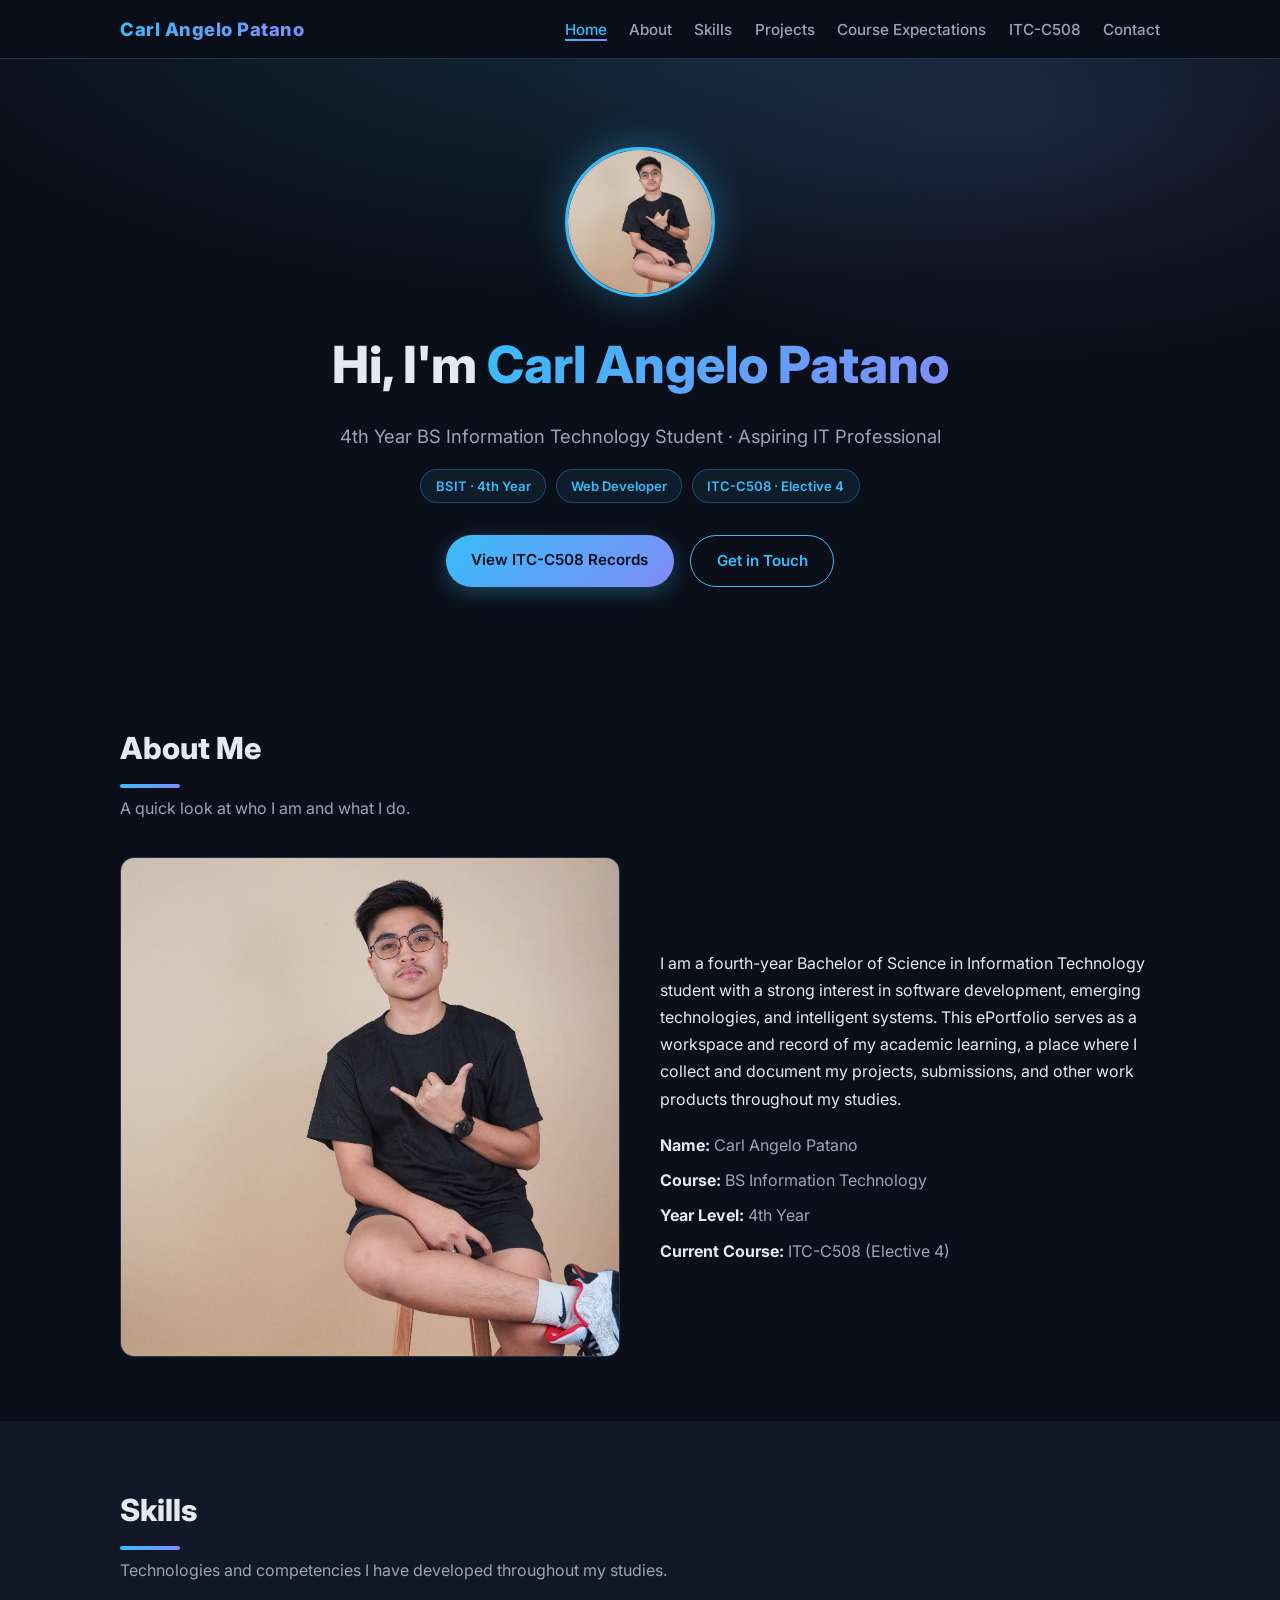
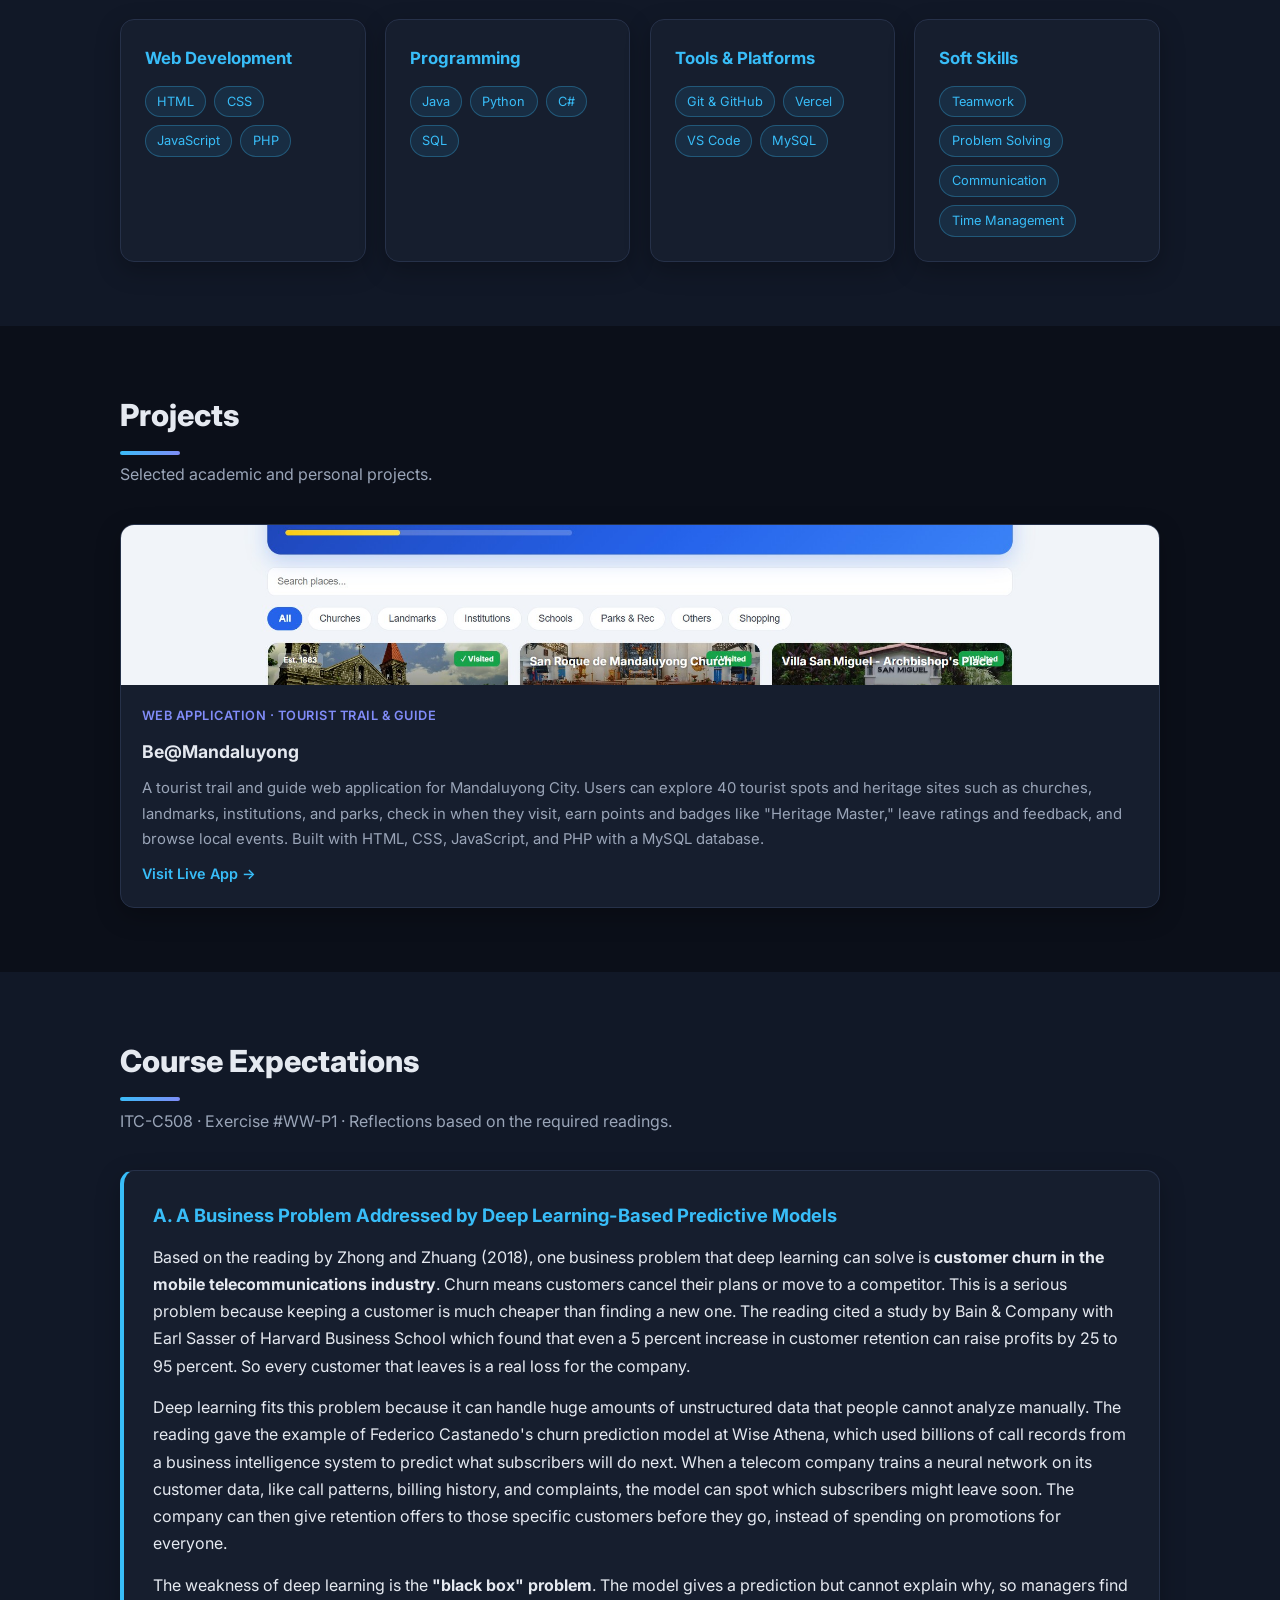
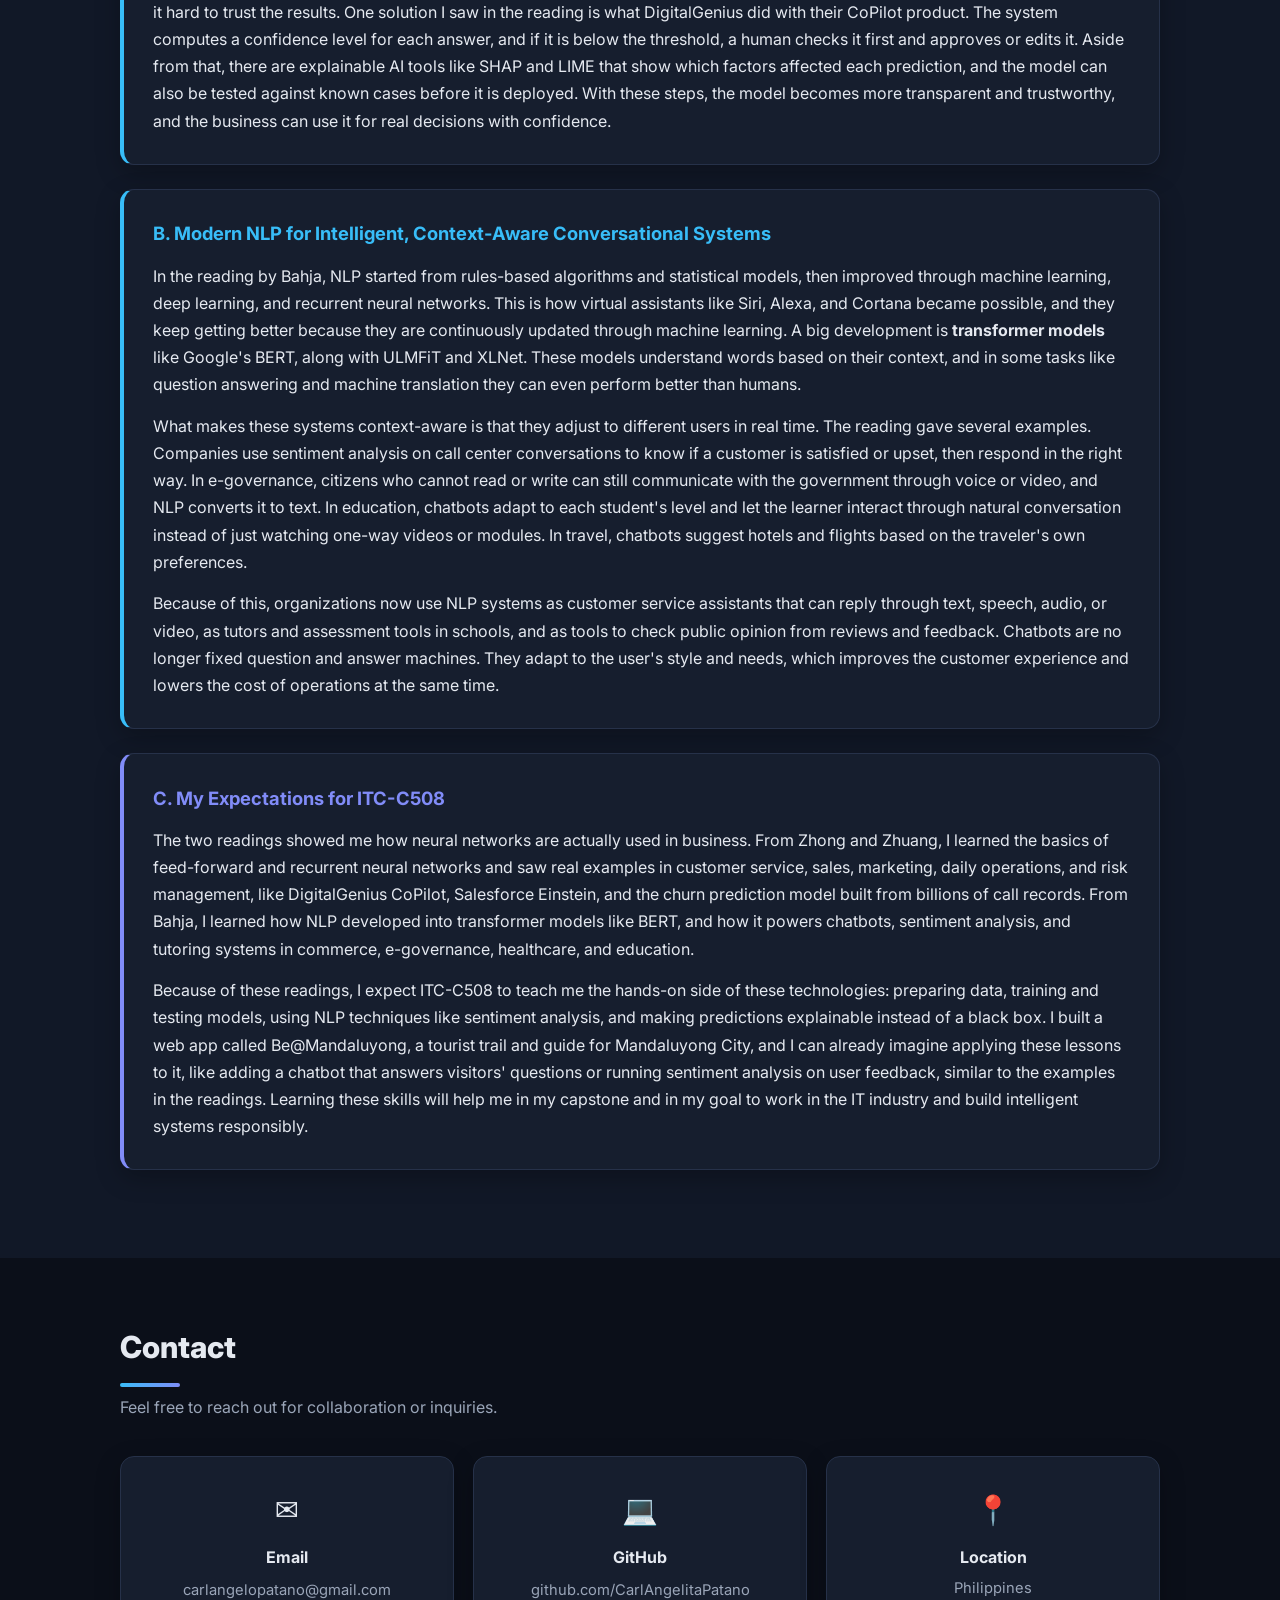
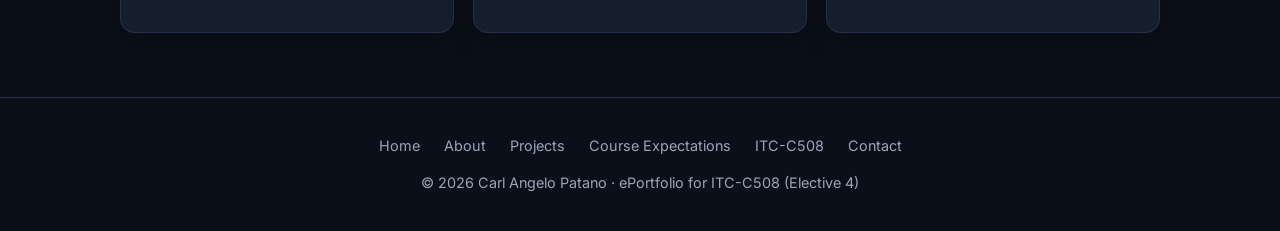
==== commit ca17263e: "Add records system and upload button" ====
--- a/index.html
+++ b/index.html
@@ -5,6 +5,14 @@
   <meta name="viewport" content="width=device-width, initial-scale=1.0" />
   <meta name="description" content="ePortfolio of Carl Angelo Patano, 4th Year BSIT student. Academic projects, skills, and ITC-C508 course records." />
   <title>Carl Angelo Patano | ePortfolio</title>
+  <meta property="og:title" content="Carl Angelo Patano | ePortfolio" />
+  <meta property="og:description" content="4th Year BSIT student. Projects, skills, and ITC-C508 course records." />
+  <meta property="og:type" content="website" />
+  <meta property="og:image" content="assets/profile.jpg" />
+  <link rel="icon" href="assets/favicon.svg" type="image/svg+xml" />
+  <link rel="preconnect" href="https://fonts.googleapis.com" />
+  <link rel="preconnect" href="https://fonts.gstatic.com" crossorigin />
+  <link href="https://fonts.googleapis.com/css2?family=Inter:wght@400;500;600;800&display=swap" rel="stylesheet" />
   <link rel="stylesheet" href="style.css" />
 </head>
 <body>
@@ -33,6 +41,11 @@
         <img class="avatar" src="assets/profile.jpg" alt="Portrait of Carl Angelo Patano" />
         <h1>Hi, I'm <span>Carl Angelo Patano</span></h1>
         <p class="tagline">4th Year BS Information Technology Student &middot; Aspiring IT Professional</p>
+        <div class="hero-chips">
+          <span class="chip">BSIT &middot; 4th Year</span>
+          <span class="chip">Web Developer</span>
+          <span class="chip">ITC-C508 &middot; Elective 4</span>
+        </div>
         <div class="cta-row">
           <a class="btn btn-primary" href="itc-c508.html">View ITC-C508 Records</a>
           <a class="btn btn-outline" href="#contact">Get in Touch</a>
@@ -268,5 +281,38 @@
       <p>&copy; 2026 Carl Angelo Patano &middot; ePortfolio for ITC-C508 (Elective 4)</p>
     </div>
   </footer>
+
+  <button class="to-top" id="toTop" aria-label="Back to top">&uarr;</button>
+
+  <script>
+    // Scroll reveal
+    const revealTargets = document.querySelectorAll(".card, .skill-card, .qa-block, .contact-card, .section-title, .section-sub, .about-grid");
+    revealTargets.forEach(el => el.classList.add("reveal"));
+    const io = new IntersectionObserver(entries => {
+      entries.forEach(e => { if (e.isIntersecting) { e.target.classList.add("visible"); io.unobserve(e.target); } });
+    }, { threshold: 0.12 });
+    revealTargets.forEach(el => io.observe(el));
+
+    // Scrollspy: highlight nav link of section in view
+    const sections = document.querySelectorAll("section[id], header.hero");
+    const navLinks = document.querySelectorAll('.nav-links a[href^="#"], .nav-links a[href="index.html"]');
+    const spy = new IntersectionObserver(entries => {
+      entries.forEach(e => {
+        if (e.isIntersecting) {
+          const id = e.target.id;
+          navLinks.forEach(a => {
+            const href = a.getAttribute("href");
+            a.classList.toggle("active", href === "#" + id || (!id && href === "index.html"));
+          });
+        }
+      });
+    }, { rootMargin: "-40% 0px -55% 0px" });
+    sections.forEach(s => spy.observe(s));
+
+    // Back to top
+    const toTop = document.getElementById("toTop");
+    window.addEventListener("scroll", () => toTop.classList.toggle("show", window.scrollY > 500), { passive: true });
+    toTop.addEventListener("click", () => window.scrollTo({ top: 0, behavior: "smooth" }));
+  </script>
 </body>
 </html>
--- a/style.css
+++ b/style.css
@@ -202,3 +202,62 @@
   .nav-links { gap: .9rem; font-size: .9rem; }
   section { padding: 3rem 0; }
 }
+
+/* ============================================
+   Professional polish
+   ============================================ */
+
+body { font-family: "Inter", "Segoe UI", system-ui, -apple-system, Roboto, Arial, sans-serif; }
+
+::selection { background: rgba(56,189,248,.35); }
+
+:focus-visible { outline: 2px solid var(--accent); outline-offset: 3px; border-radius: 4px; }
+
+/* Nav underline animation */
+.nav-links a { position: relative; padding-bottom: 3px; }
+.nav-links a::after {
+  content: ""; position: absolute; left: 0; bottom: 0;
+  width: 0; height: 2px; background: var(--gradient);
+  transition: width .25s ease;
+}
+.nav-links a:hover::after, .nav-links a.active::after { width: 100%; }
+.nav-links a.active { border-bottom: none; }
+
+/* Hero chips */
+.hero-chips { display: flex; gap: .6rem; justify-content: center; flex-wrap: wrap; margin-top: 1.1rem; }
+.chip {
+  font-size: .82rem; font-weight: 600; color: var(--accent);
+  background: rgba(56,189,248,.08); border: 1px solid rgba(56,189,248,.3);
+  padding: .3rem .9rem; border-radius: 999px;
+}
+
+/* Card & section depth */
+.card, .skill-card, .qa-block, .contact-card { box-shadow: 0 8px 24px rgba(0,0,0,.25); }
+.card:hover { box-shadow: 0 14px 34px rgba(56,189,248,.12); }
+
+/* Scroll reveal */
+.reveal { opacity: 0; transform: translateY(26px); transition: opacity .6s ease, transform .6s ease; }
+.reveal.visible { opacity: 1; transform: none; }
+@media (prefers-reduced-motion: reduce) {
+  .reveal { opacity: 1; transform: none; transition: none; }
+  html { scroll-behavior: auto; }
+}
+
+/* Back to top */
+.to-top {
+  position: fixed; right: 1.4rem; bottom: 1.4rem; z-index: 60;
+  width: 46px; height: 46px; border-radius: 50%;
+  background: var(--gradient); color: #04121d; border: none;
+  font-size: 1.25rem; font-weight: 800; cursor: pointer;
+  box-shadow: 0 8px 22px rgba(56,189,248,.35);
+  opacity: 0; pointer-events: none; transform: translateY(10px);
+  transition: opacity .3s, transform .3s;
+}
+.to-top.show { opacity: 1; pointer-events: auto; transform: none; }
+.to-top:hover { transform: translateY(-3px); }
+
+/* Scrollbar */
+::-webkit-scrollbar { width: 10px; }
+::-webkit-scrollbar-track { background: var(--bg); }
+::-webkit-scrollbar-thumb { background: #263149; border-radius: 8px; }
+::-webkit-scrollbar-thumb:hover { background: #38bdf8; }
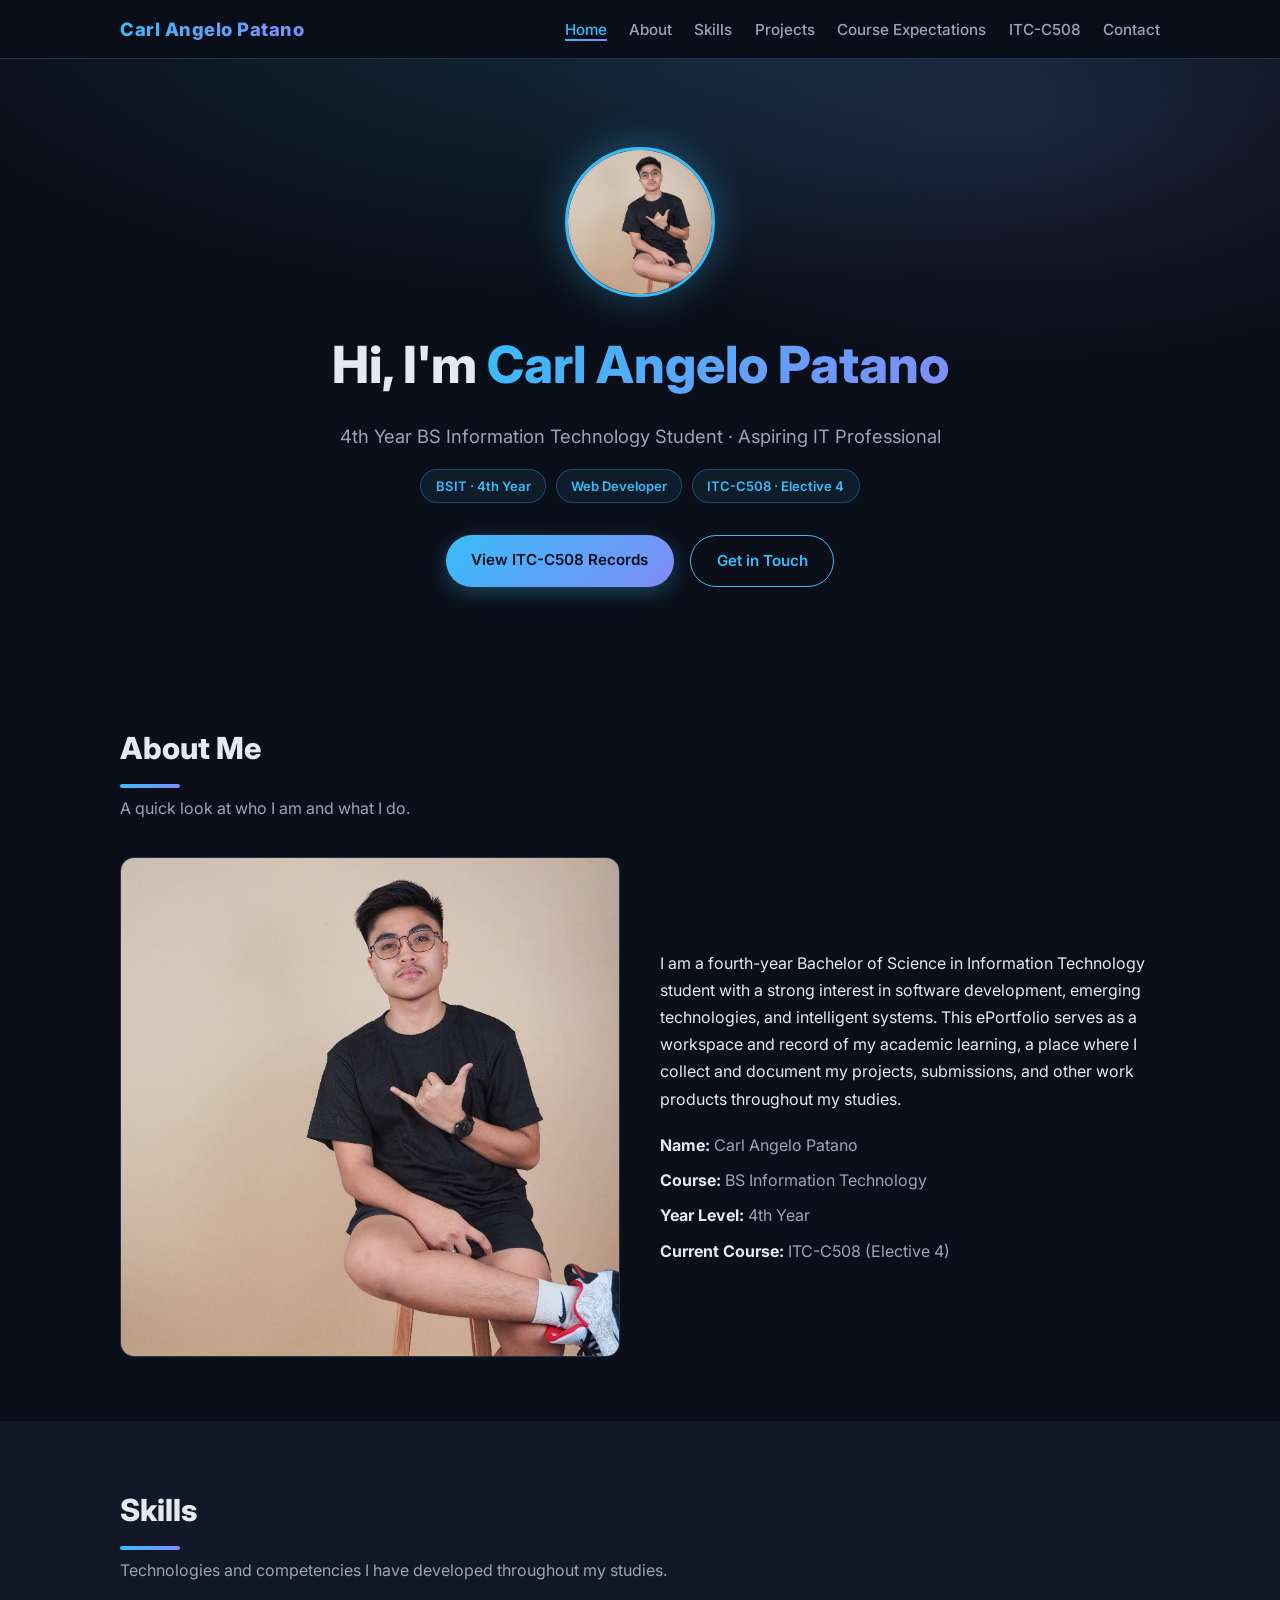
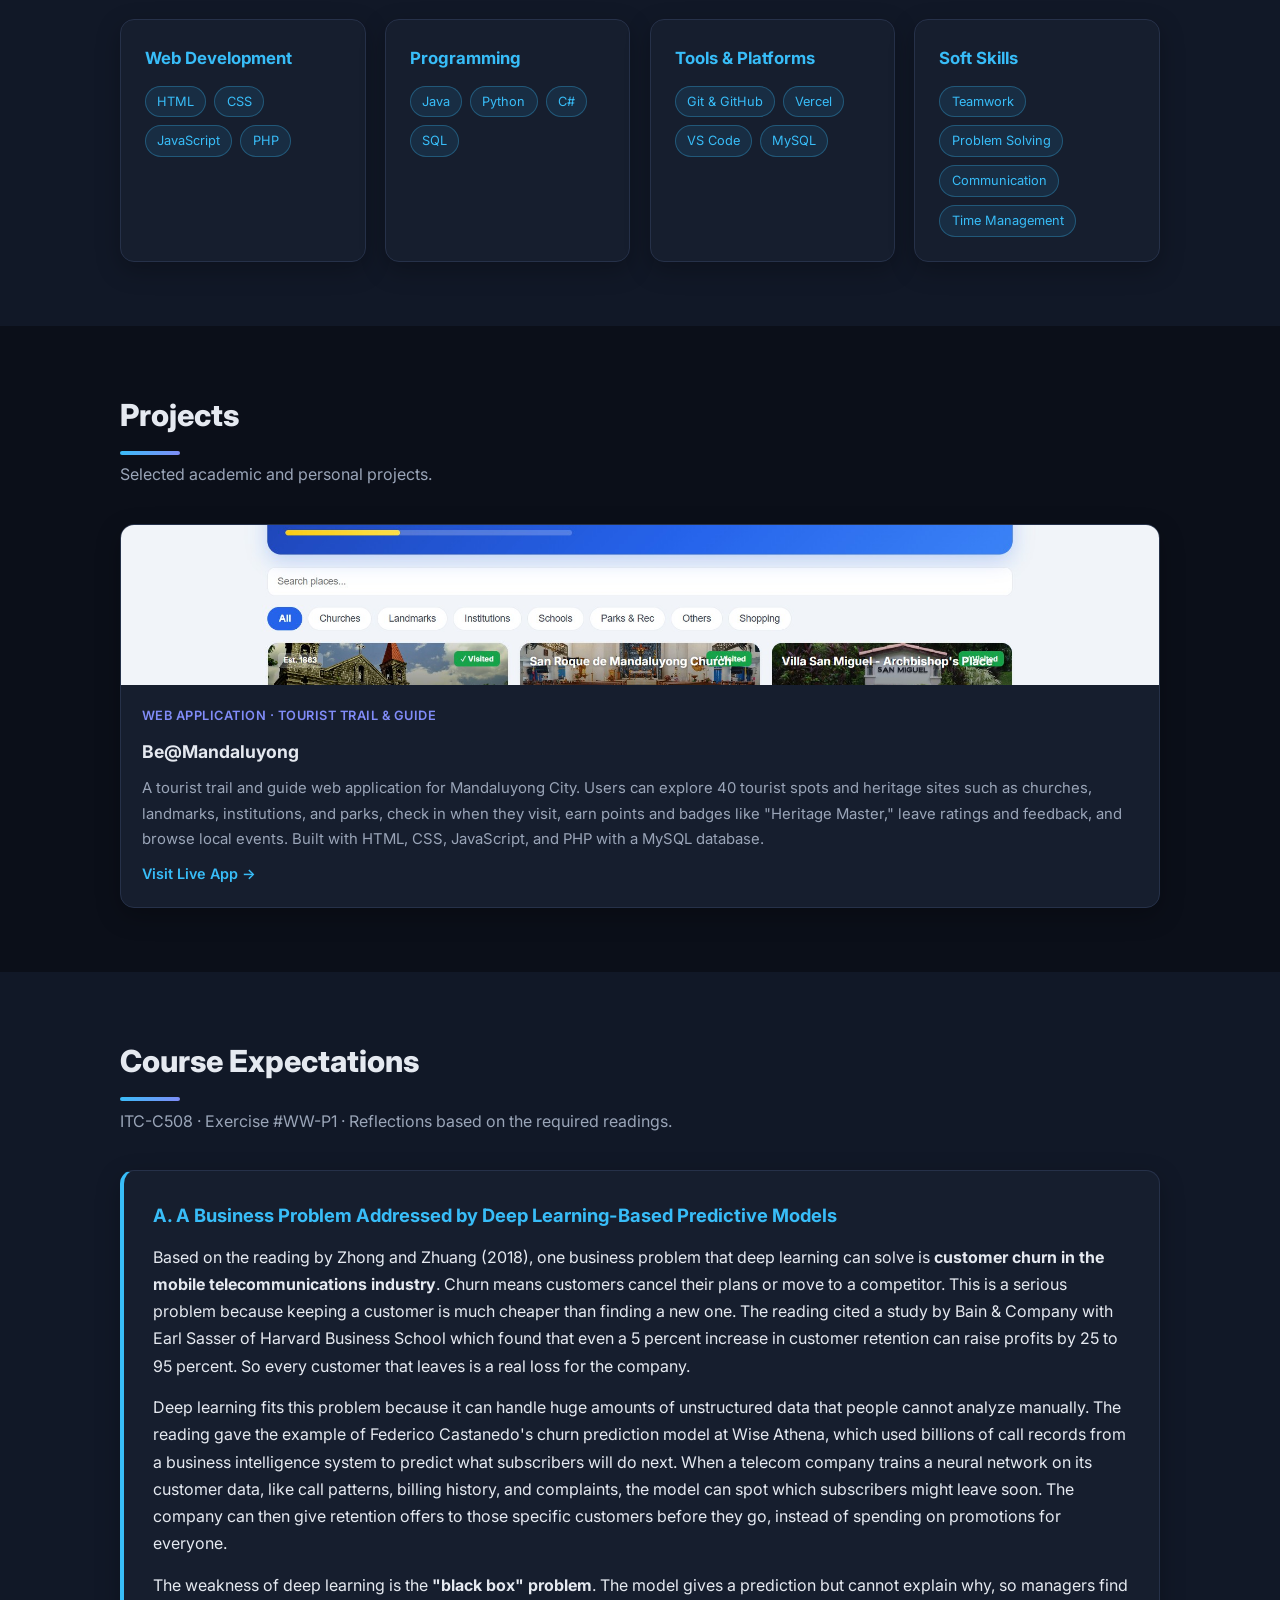
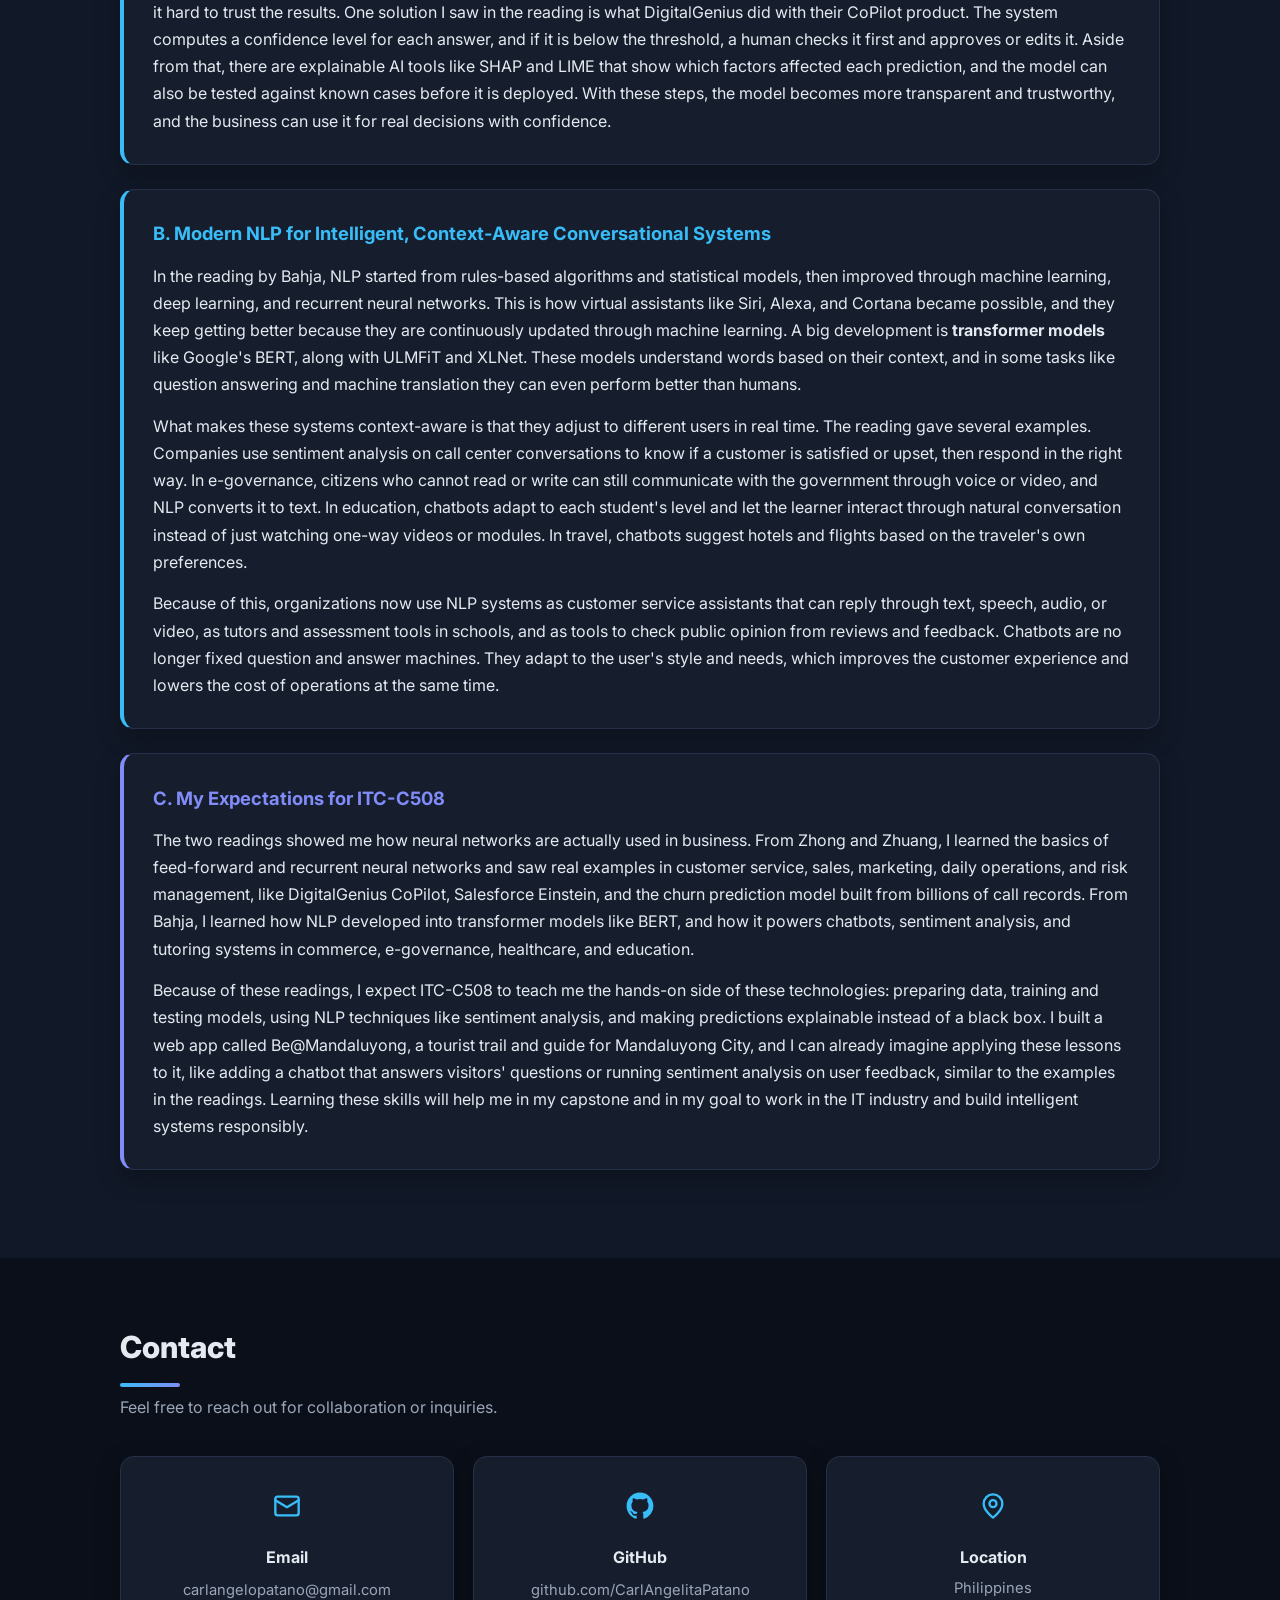
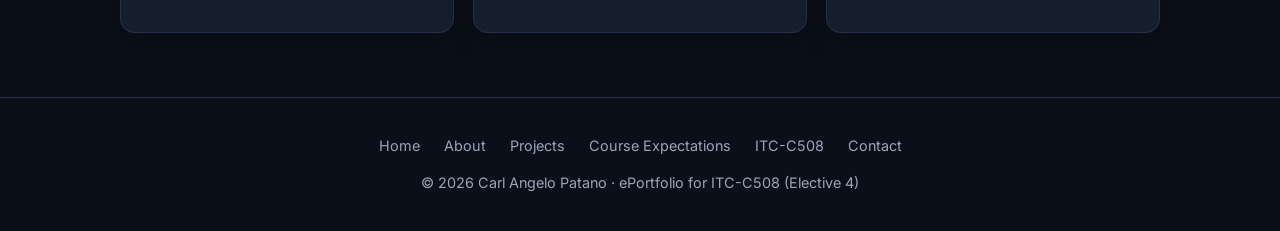
==== commit 397aa8e0: "Replace emojis with SVG icons" ====
--- a/index.html
+++ b/index.html
@@ -248,17 +248,17 @@
         <p class="section-sub">Feel free to reach out for collaboration or inquiries.</p>
         <div class="contact-grid">
           <div class="contact-card">
-            <div class="icon" aria-hidden="true">&#9993;</div>
+            <div class="icon" aria-hidden="true"><svg width="28" height="28" viewBox="0 0 24 24" fill="none" stroke="#38bdf8" stroke-width="2" stroke-linecap="round" stroke-linejoin="round"><rect x="2" y="4" width="20" height="16" rx="2"/><path d="m22 7-10 6L2 7"/></svg></div>
             <h3>Email</h3>
             <a href="mailto:carlangelopatano@gmail.com">carlangelopatano@gmail.com</a>
           </div>
           <div class="contact-card">
-            <div class="icon" aria-hidden="true">&#128187;</div>
+            <div class="icon" aria-hidden="true"><svg width="28" height="28" viewBox="0 0 24 24" fill="#38bdf8"><path d="M12 .5C5.65.5.5 5.65.5 12c0 5.08 3.29 9.39 7.86 10.91.58.11.79-.25.79-.55 0-.27-.01-1.17-.02-2.12-3.2.7-3.87-1.36-3.87-1.36-.52-1.33-1.28-1.68-1.28-1.68-1.04-.71.08-.7.08-.7 1.15.08 1.76 1.18 1.76 1.18 1.03 1.76 2.69 1.25 3.35.96.1-.75.4-1.25.72-1.54-2.55-.29-5.23-1.28-5.23-5.68 0-1.26.45-2.28 1.18-3.09-.12-.29-.51-1.46.11-3.05 0 0 .96-.31 3.16 1.18a11 11 0 0 1 5.76 0c2.19-1.49 3.15-1.18 3.15-1.18.63 1.59.24 2.76.12 3.05.74.81 1.18 1.83 1.18 3.09 0 4.42-2.69 5.39-5.25 5.67.41.35.77 1.05.77 2.12 0 1.53-.01 2.76-.01 3.14 0 .31.2.67.8.55A11.5 11.5 0 0 0 23.5 12C23.5 5.65 18.35.5 12 .5Z"/></svg></div>
             <h3>GitHub</h3>
             <a href="https://github.com/CarlAngelitaPatano" target="_blank" rel="noopener">github.com/CarlAngelitaPatano</a>
           </div>
           <div class="contact-card">
-            <div class="icon" aria-hidden="true">&#128205;</div>
+            <div class="icon" aria-hidden="true"><svg width="28" height="28" viewBox="0 0 24 24" fill="none" stroke="#38bdf8" stroke-width="2" stroke-linecap="round" stroke-linejoin="round"><path d="M20 10c0 6-8 12-8 12s-8-6-8-12a8 8 0 0 1 16 0Z"/><circle cx="12" cy="10" r="3"/></svg></div>
             <h3>Location</h3>
             <p>Philippines</p>
           </div>
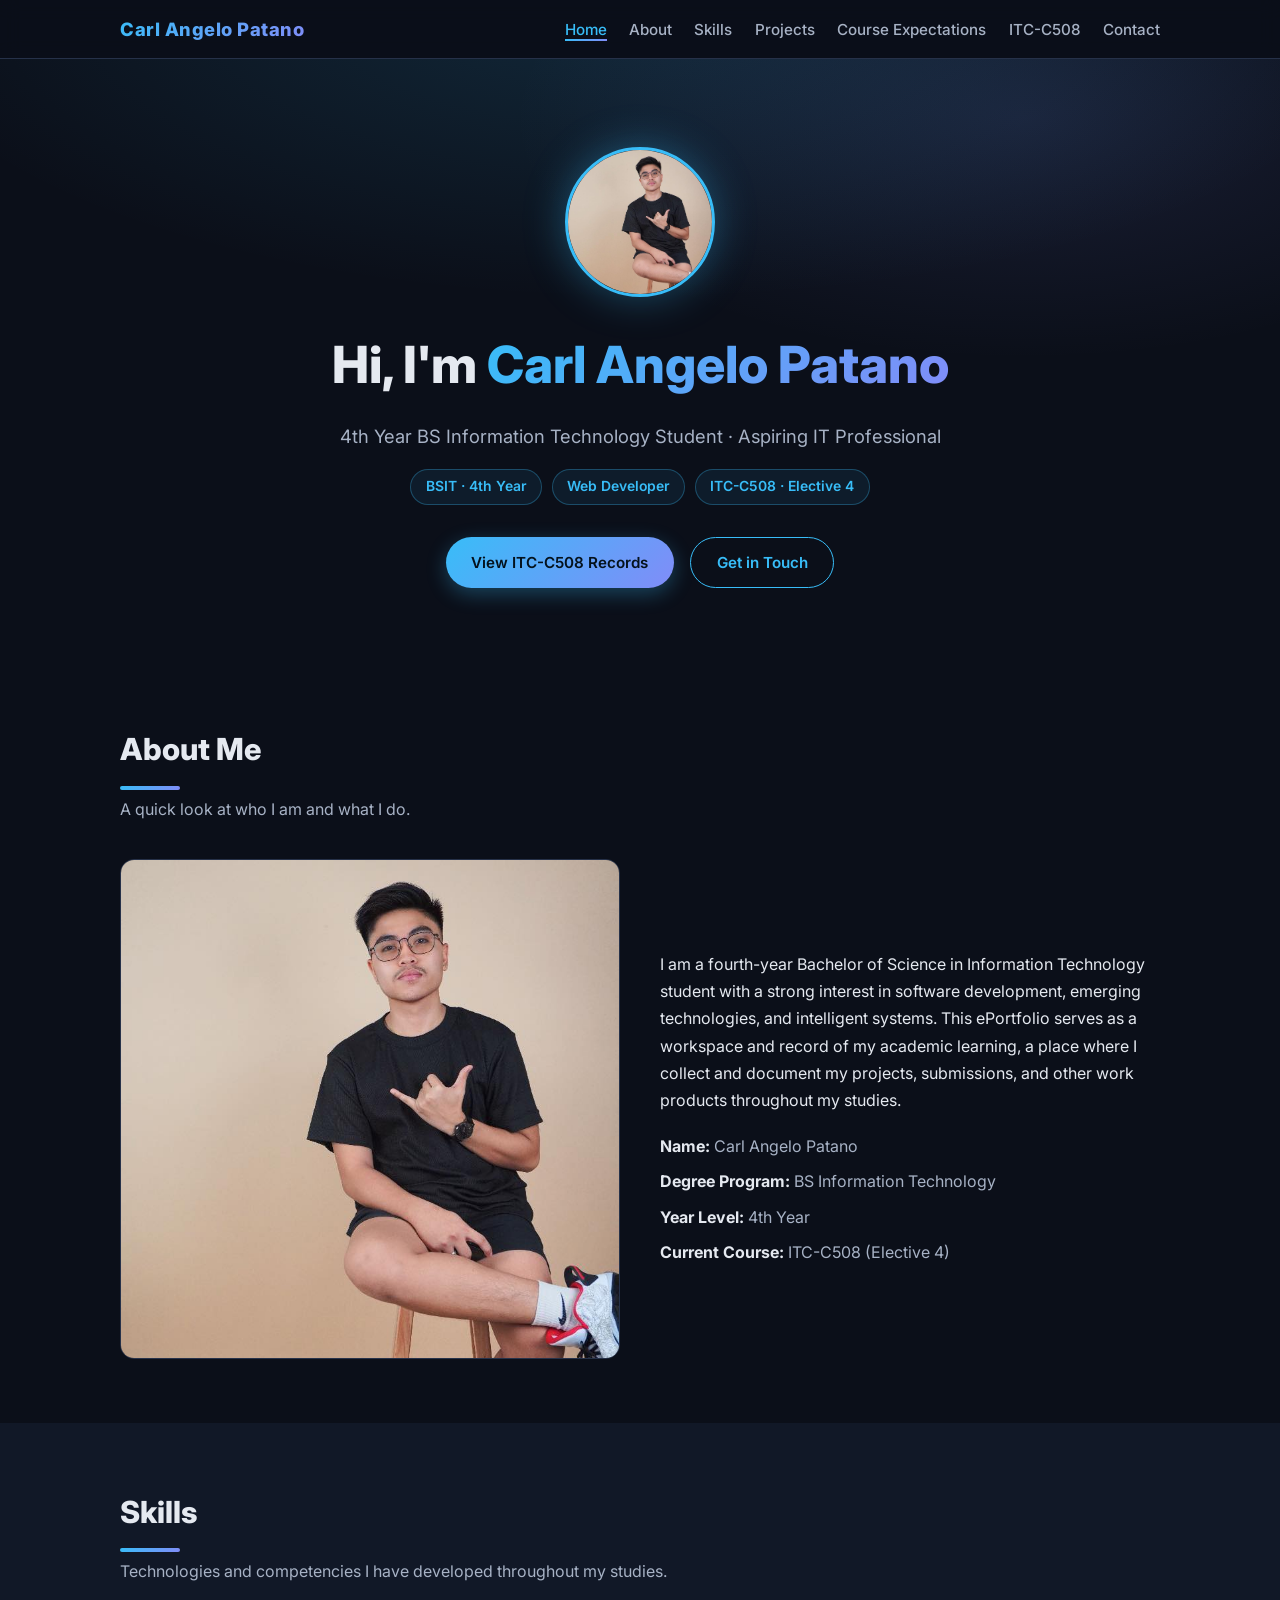
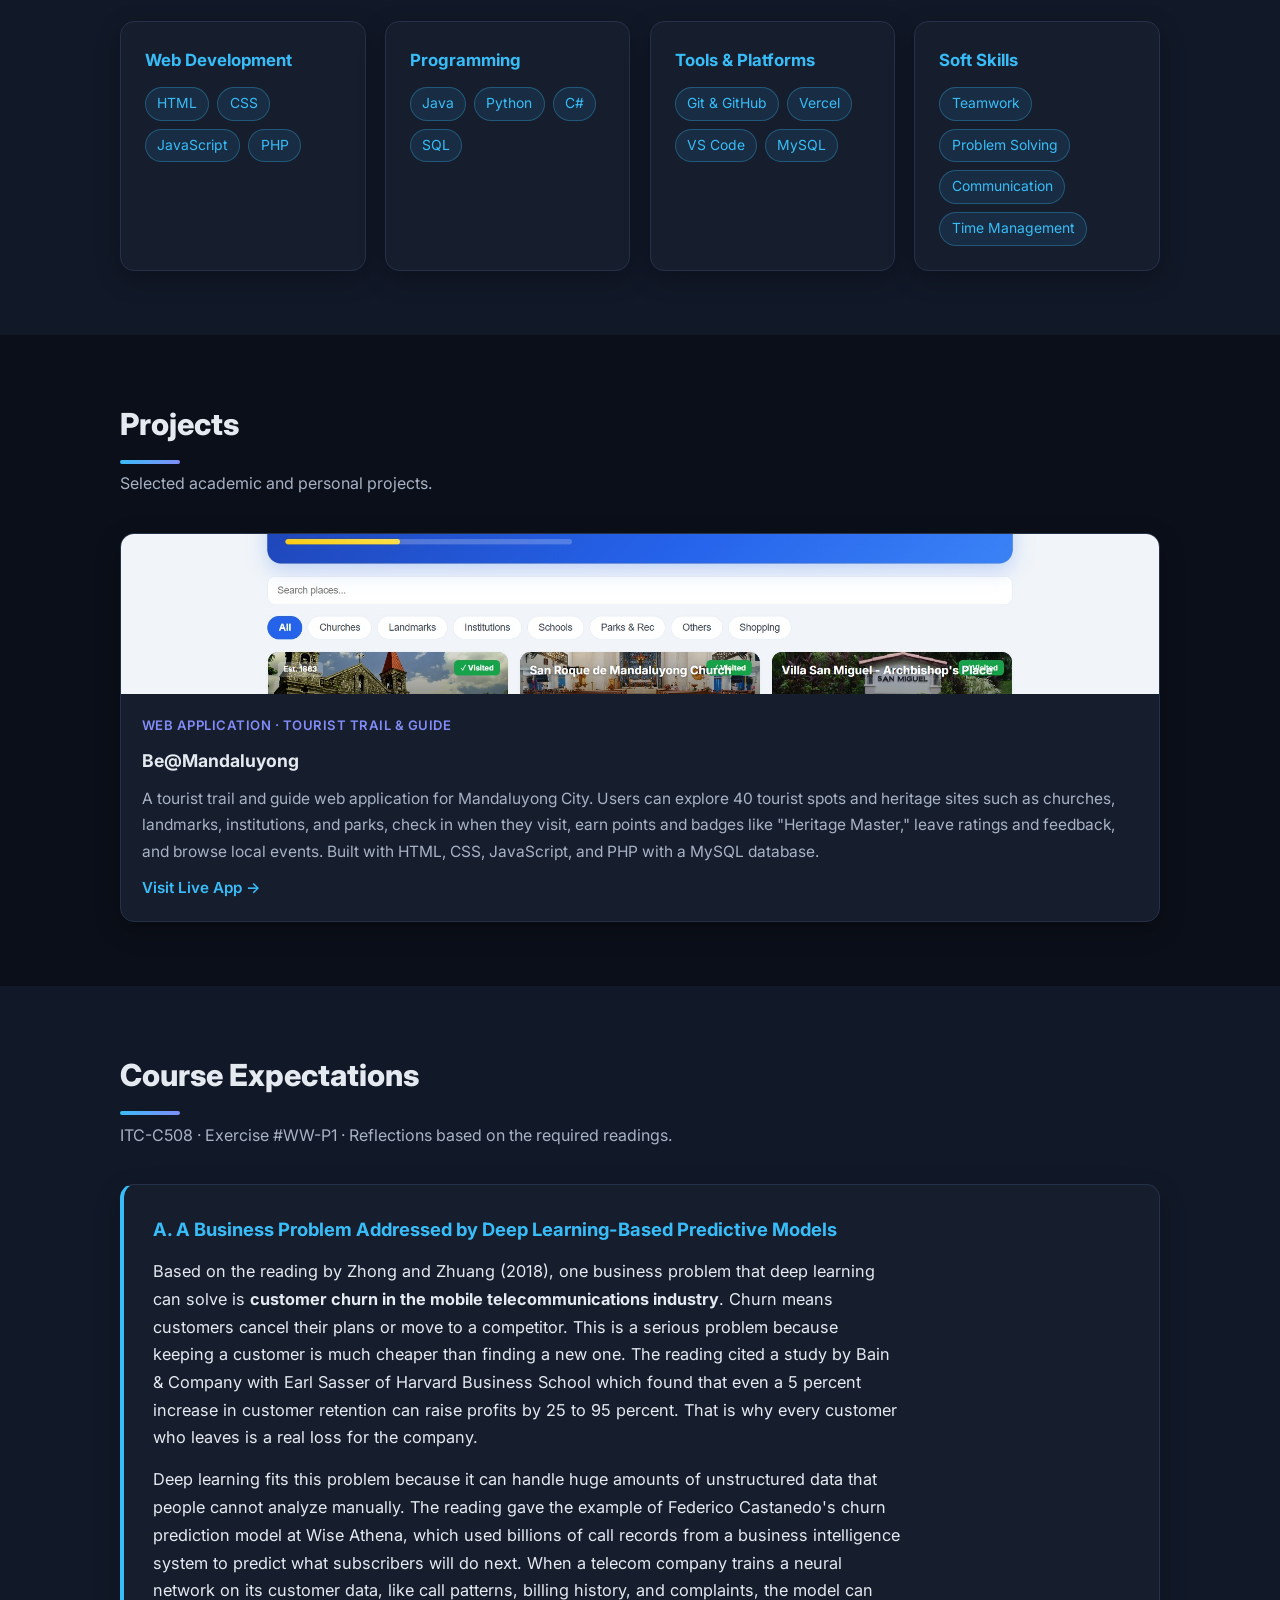
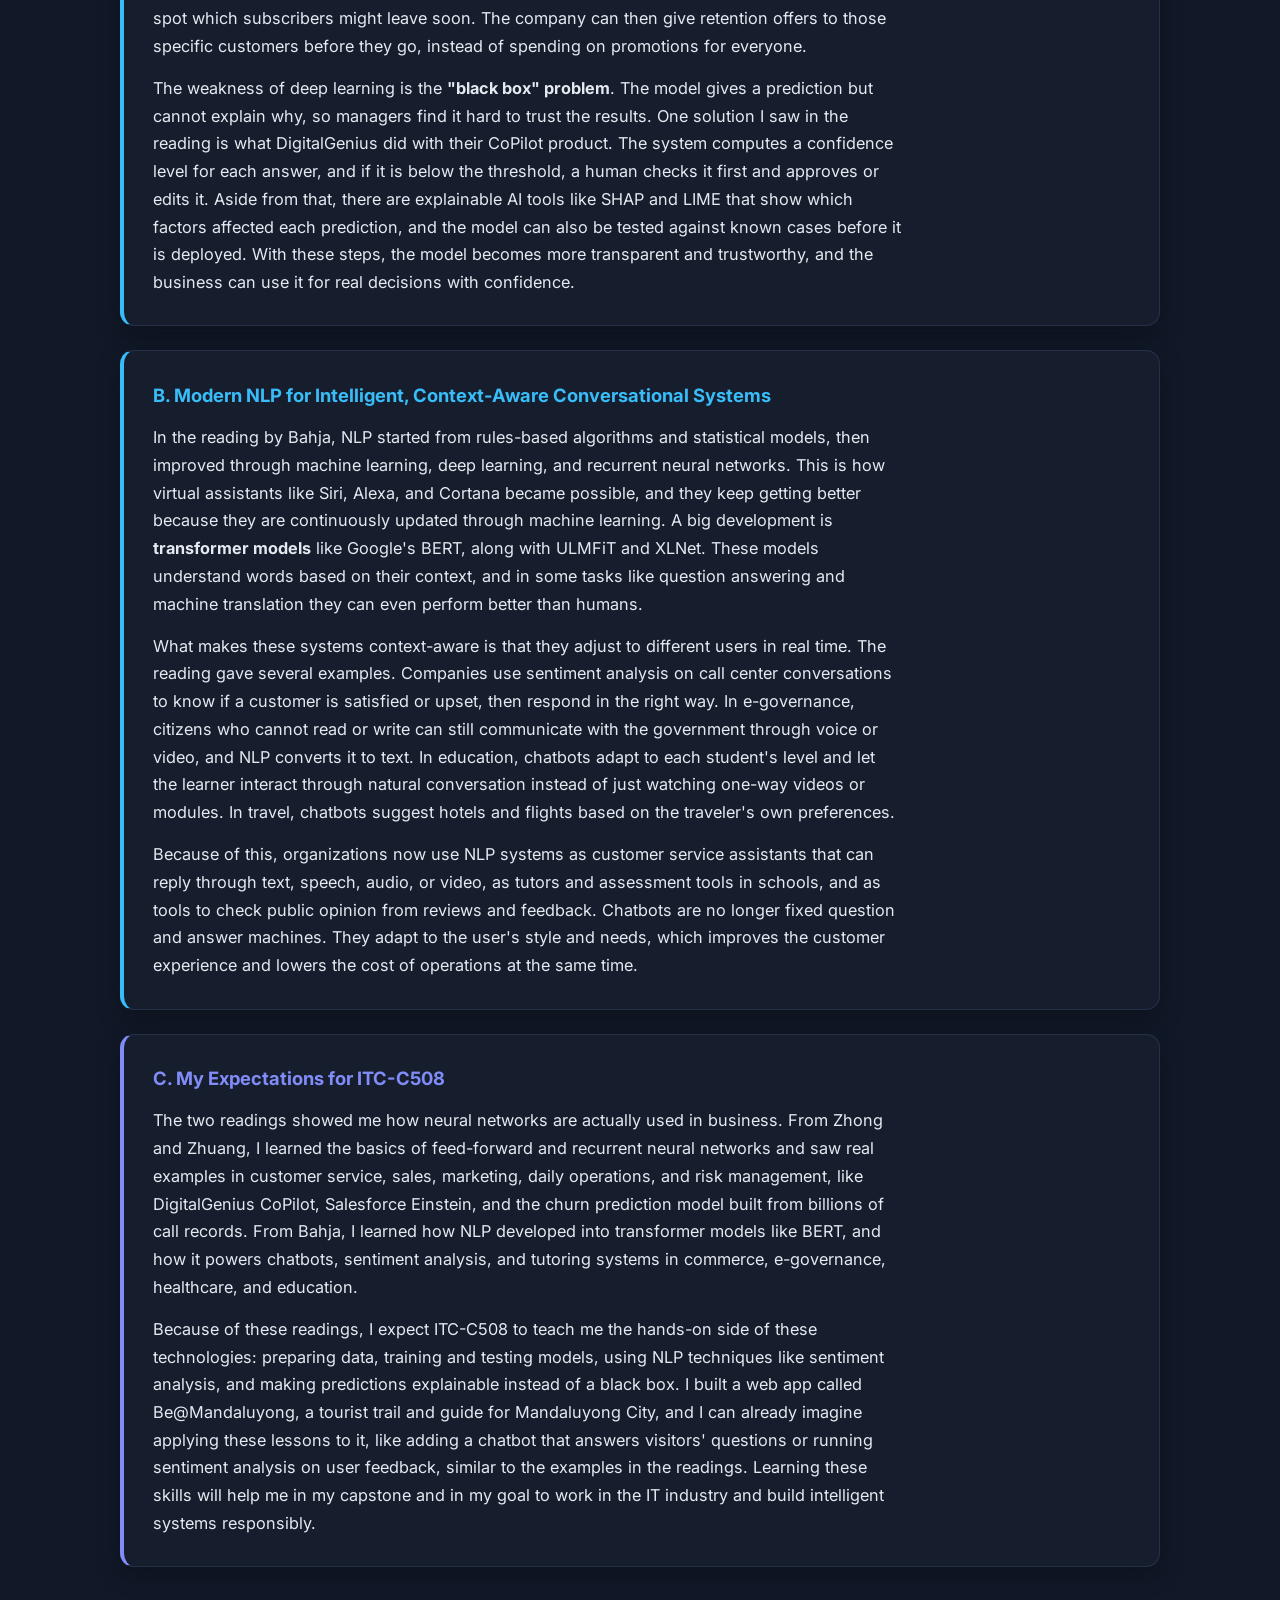
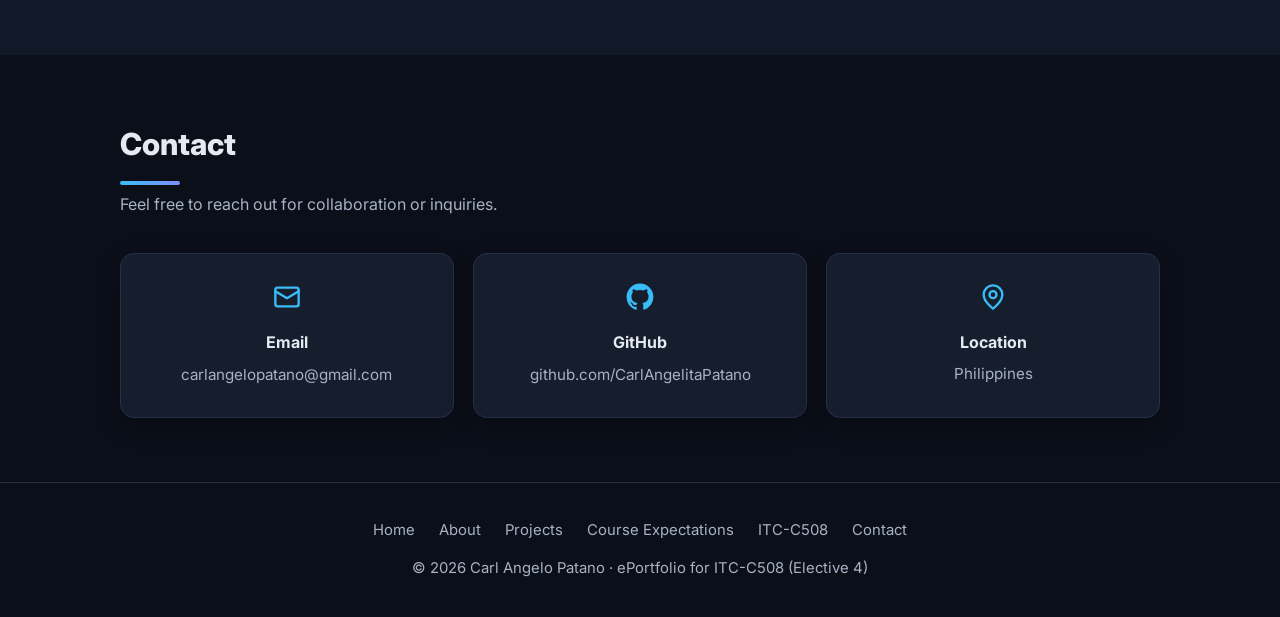
==== commit 4ff40db0: "Improve readability: larger text, better contrast, comfortable line length" ====
--- a/index.html
+++ b/index.html
@@ -70,7 +70,7 @@
             </p>
             <ul class="about-facts">
               <li><strong>Name:</strong> Carl Angelo Patano</li>
-              <li><strong>Course:</strong> BS Information Technology</li>
+              <li><strong>Degree Program:</strong> BS Information Technology</li>
               <li><strong>Year Level:</strong> 4th Year</li>
               <li><strong>Current Course:</strong> ITC-C508 (Elective 4)</li>
             </ul>
@@ -157,8 +157,8 @@
             This is a serious problem because keeping a customer is much cheaper than finding a
             new one. The reading cited a study by Bain &amp; Company with Earl Sasser of Harvard
             Business School which found that even a 5 percent increase in customer retention can
-            raise profits by 25 to 95 percent. So every customer that leaves is a real loss for
-            the company.
+            raise profits by 25 to 95 percent. That is why every customer who leaves is a real
+            loss for the company.
           </p>
           <p>
             Deep learning fits this problem because it can handle huge amounts of unstructured
@@ -248,17 +248,17 @@
         <p class="section-sub">Feel free to reach out for collaboration or inquiries.</p>
         <div class="contact-grid">
           <div class="contact-card">
-            <div class="icon" aria-hidden="true"><svg width="28" height="28" viewBox="0 0 24 24" fill="none" stroke="#38bdf8" stroke-width="2" stroke-linecap="round" stroke-linejoin="round"><rect x="2" y="4" width="20" height="16" rx="2"/><path d="m22 7-10 6L2 7"/></svg></div>
+            <div class="icon" aria-hidden="true"><svg width="28" height="28" viewBox="0 0 24 24" fill="none" stroke="currentColor" stroke-width="2" stroke-linecap="round" stroke-linejoin="round"><rect x="2" y="4" width="20" height="16" rx="2"/><path d="m22 7-10 6L2 7"/></svg></div>
             <h3>Email</h3>
             <a href="mailto:carlangelopatano@gmail.com">carlangelopatano@gmail.com</a>
           </div>
           <div class="contact-card">
-            <div class="icon" aria-hidden="true"><svg width="28" height="28" viewBox="0 0 24 24" fill="#38bdf8"><path d="M12 .5C5.65.5.5 5.65.5 12c0 5.08 3.29 9.39 7.86 10.91.58.11.79-.25.79-.55 0-.27-.01-1.17-.02-2.12-3.2.7-3.87-1.36-3.87-1.36-.52-1.33-1.28-1.68-1.28-1.68-1.04-.71.08-.7.08-.7 1.15.08 1.76 1.18 1.76 1.18 1.03 1.76 2.69 1.25 3.35.96.1-.75.4-1.25.72-1.54-2.55-.29-5.23-1.28-5.23-5.68 0-1.26.45-2.28 1.18-3.09-.12-.29-.51-1.46.11-3.05 0 0 .96-.31 3.16 1.18a11 11 0 0 1 5.76 0c2.19-1.49 3.15-1.18 3.15-1.18.63 1.59.24 2.76.12 3.05.74.81 1.18 1.83 1.18 3.09 0 4.42-2.69 5.39-5.25 5.67.41.35.77 1.05.77 2.12 0 1.53-.01 2.76-.01 3.14 0 .31.2.67.8.55A11.5 11.5 0 0 0 23.5 12C23.5 5.65 18.35.5 12 .5Z"/></svg></div>
+            <div class="icon" aria-hidden="true"><svg width="28" height="28" viewBox="0 0 24 24" fill="currentColor"><path d="M12 .5C5.65.5.5 5.65.5 12c0 5.08 3.29 9.39 7.86 10.91.58.11.79-.25.79-.55 0-.27-.01-1.17-.02-2.12-3.2.7-3.87-1.36-3.87-1.36-.52-1.33-1.28-1.68-1.28-1.68-1.04-.71.08-.7.08-.7 1.15.08 1.76 1.18 1.76 1.18 1.03 1.76 2.69 1.25 3.35.96.1-.75.4-1.25.72-1.54-2.55-.29-5.23-1.28-5.23-5.68 0-1.26.45-2.28 1.18-3.09-.12-.29-.51-1.46.11-3.05 0 0 .96-.31 3.16 1.18a11 11 0 0 1 5.76 0c2.19-1.49 3.15-1.18 3.15-1.18.63 1.59.24 2.76.12 3.05.74.81 1.18 1.83 1.18 3.09 0 4.42-2.69 5.39-5.25 5.67.41.35.77 1.05.77 2.12 0 1.53-.01 2.76-.01 3.14 0 .31.2.67.8.55A11.5 11.5 0 0 0 23.5 12C23.5 5.65 18.35.5 12 .5Z"/></svg></div>
             <h3>GitHub</h3>
             <a href="https://github.com/CarlAngelitaPatano" target="_blank" rel="noopener">github.com/CarlAngelitaPatano</a>
           </div>
           <div class="contact-card">
-            <div class="icon" aria-hidden="true"><svg width="28" height="28" viewBox="0 0 24 24" fill="none" stroke="#38bdf8" stroke-width="2" stroke-linecap="round" stroke-linejoin="round"><path d="M20 10c0 6-8 12-8 12s-8-6-8-12a8 8 0 0 1 16 0Z"/><circle cx="12" cy="10" r="3"/></svg></div>
+            <div class="icon" aria-hidden="true"><svg width="28" height="28" viewBox="0 0 24 24" fill="none" stroke="currentColor" stroke-width="2" stroke-linecap="round" stroke-linejoin="round"><path d="M20 10c0 6-8 12-8 12s-8-6-8-12a8 8 0 0 1 16 0Z"/><circle cx="12" cy="10" r="3"/></svg></div>
             <h3>Location</h3>
             <p>Philippines</p>
           </div>
@@ -284,15 +284,8 @@
 
   <button class="to-top" id="toTop" aria-label="Back to top">&uarr;</button>
 
+  <script src="scripts.js"></script>
   <script>
-    // Scroll reveal
-    const revealTargets = document.querySelectorAll(".card, .skill-card, .qa-block, .contact-card, .section-title, .section-sub, .about-grid");
-    revealTargets.forEach(el => el.classList.add("reveal"));
-    const io = new IntersectionObserver(entries => {
-      entries.forEach(e => { if (e.isIntersecting) { e.target.classList.add("visible"); io.unobserve(e.target); } });
-    }, { threshold: 0.12 });
-    revealTargets.forEach(el => io.observe(el));
-
     // Scrollspy: highlight nav link of section in view
     const sections = document.querySelectorAll("section[id], header.hero");
     const navLinks = document.querySelectorAll('.nav-links a[href^="#"], .nav-links a[href="index.html"]');
@@ -308,11 +301,6 @@
       });
     }, { rootMargin: "-40% 0px -55% 0px" });
     sections.forEach(s => spy.observe(s));
-
-    // Back to top
-    const toTop = document.getElementById("toTop");
-    window.addEventListener("scroll", () => toTop.classList.toggle("show", window.scrollY > 500), { passive: true });
-    toTop.addEventListener("click", () => window.scrollTo({ top: 0, behavior: "smooth" }));
   </script>
 </body>
 </html>
--- a/style.css
+++ b/style.css
@@ -24,7 +24,7 @@
 body {
   background: var(--bg);
   color: var(--text);
-  font-family: "Segoe UI", system-ui, -apple-system, Roboto, Arial, sans-serif;
+  font-family: "Inter", "Segoe UI", system-ui, -apple-system, Roboto, Arial, sans-serif;
   line-height: 1.7;
 }
 
@@ -89,10 +89,10 @@
   -webkit-background-clip: text; background-clip: text; color: transparent;
 }
 .hero .tagline { color: var(--muted); font-size: 1.15rem; margin-top: .75rem; }
-.hero .cta-row { margin-top: 2rem; display: flex; gap: 1rem; justify-content: center; flex-wrap: wrap; }
+.cta-row { margin-top: 2rem; display: flex; gap: 1rem; justify-content: center; flex-wrap: wrap; }
 
 .btn {
-  display: inline-block; padding: .75rem 1.6rem; border-radius: 999px;
+  display: inline-flex; align-items: center; gap: .5rem; padding: .75rem 1.6rem; border-radius: 999px;
   font-weight: 600; font-size: .95rem; transition: transform .2s, box-shadow .2s;
 }
 .btn:hover { text-decoration: none; transform: translateY(-2px); }
@@ -166,7 +166,7 @@
   background: var(--card); border: 1px solid var(--border);
   border-radius: var(--radius); padding: 1.8rem 1.2rem;
 }
-.contact-card .icon { font-size: 1.8rem; margin-bottom: .6rem; }
+.contact-card .icon { margin-bottom: .6rem; color: var(--accent); }
 .contact-card h3 { font-size: 1rem; margin-bottom: .3rem; }
 .contact-card p, .contact-card a { font-size: .92rem; color: var(--muted); word-break: break-word; }
 .contact-card a:hover { color: var(--accent); }
@@ -206,8 +206,6 @@
 /* ============================================
    Professional polish
    ============================================ */
-
-body { font-family: "Inter", "Segoe UI", system-ui, -apple-system, Roboto, Arial, sans-serif; }
 
 ::selection { background: rgba(56,189,248,.35); }
 
@@ -261,3 +259,27 @@
 ::-webkit-scrollbar-track { background: var(--bg); }
 ::-webkit-scrollbar-thumb { background: #263149; border-radius: 8px; }
 ::-webkit-scrollbar-thumb:hover { background: #38bdf8; }
+                                                           
+/* ============================================
+   Readability improvements
+   ============================================ */
+
+/* Slightly larger base text for comfortable reading */
+html { font-size: 17px; }
+
+/* Brighter secondary text for better contrast */
+:root { --muted: #a7b2c5; }
+
+/* Keep reading lines at a comfortable length */
+.expectations .qa-block p { max-width: 75ch; font-size: 1.02rem; }
+.about-grid p, .page-header p { max-width: 65ch; }
+
+/* Bump up the smallest text sizes */
+.tag { font-size: .87rem; }
+.chip { font-size: .87rem; }
+.card-body p { font-size: .97rem; }
+.card-meta { font-size: .82rem; }
+.card-link { font-size: .95rem; }
+.contact-card p, .contact-card a { font-size: .95rem; }
+.breadcrumb { font-size: .9rem; }
+footer { font-size: .93rem; }
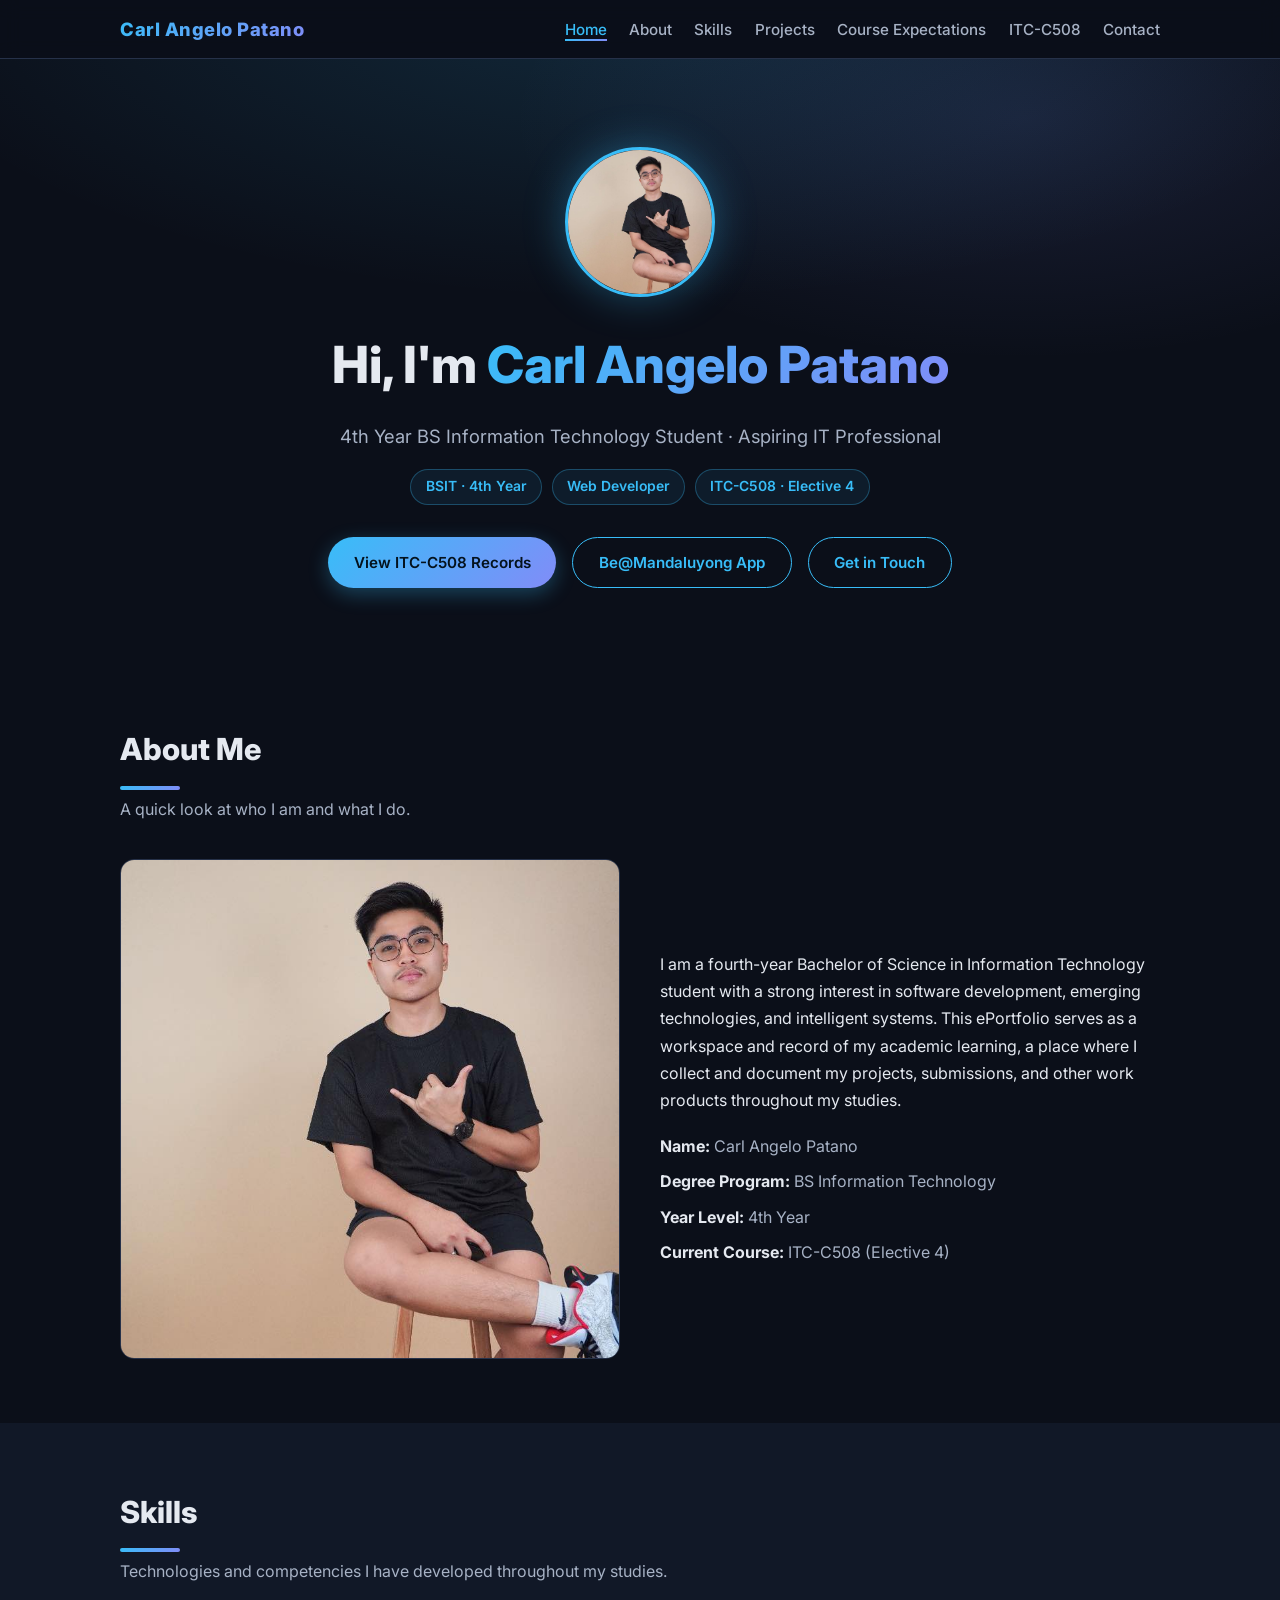
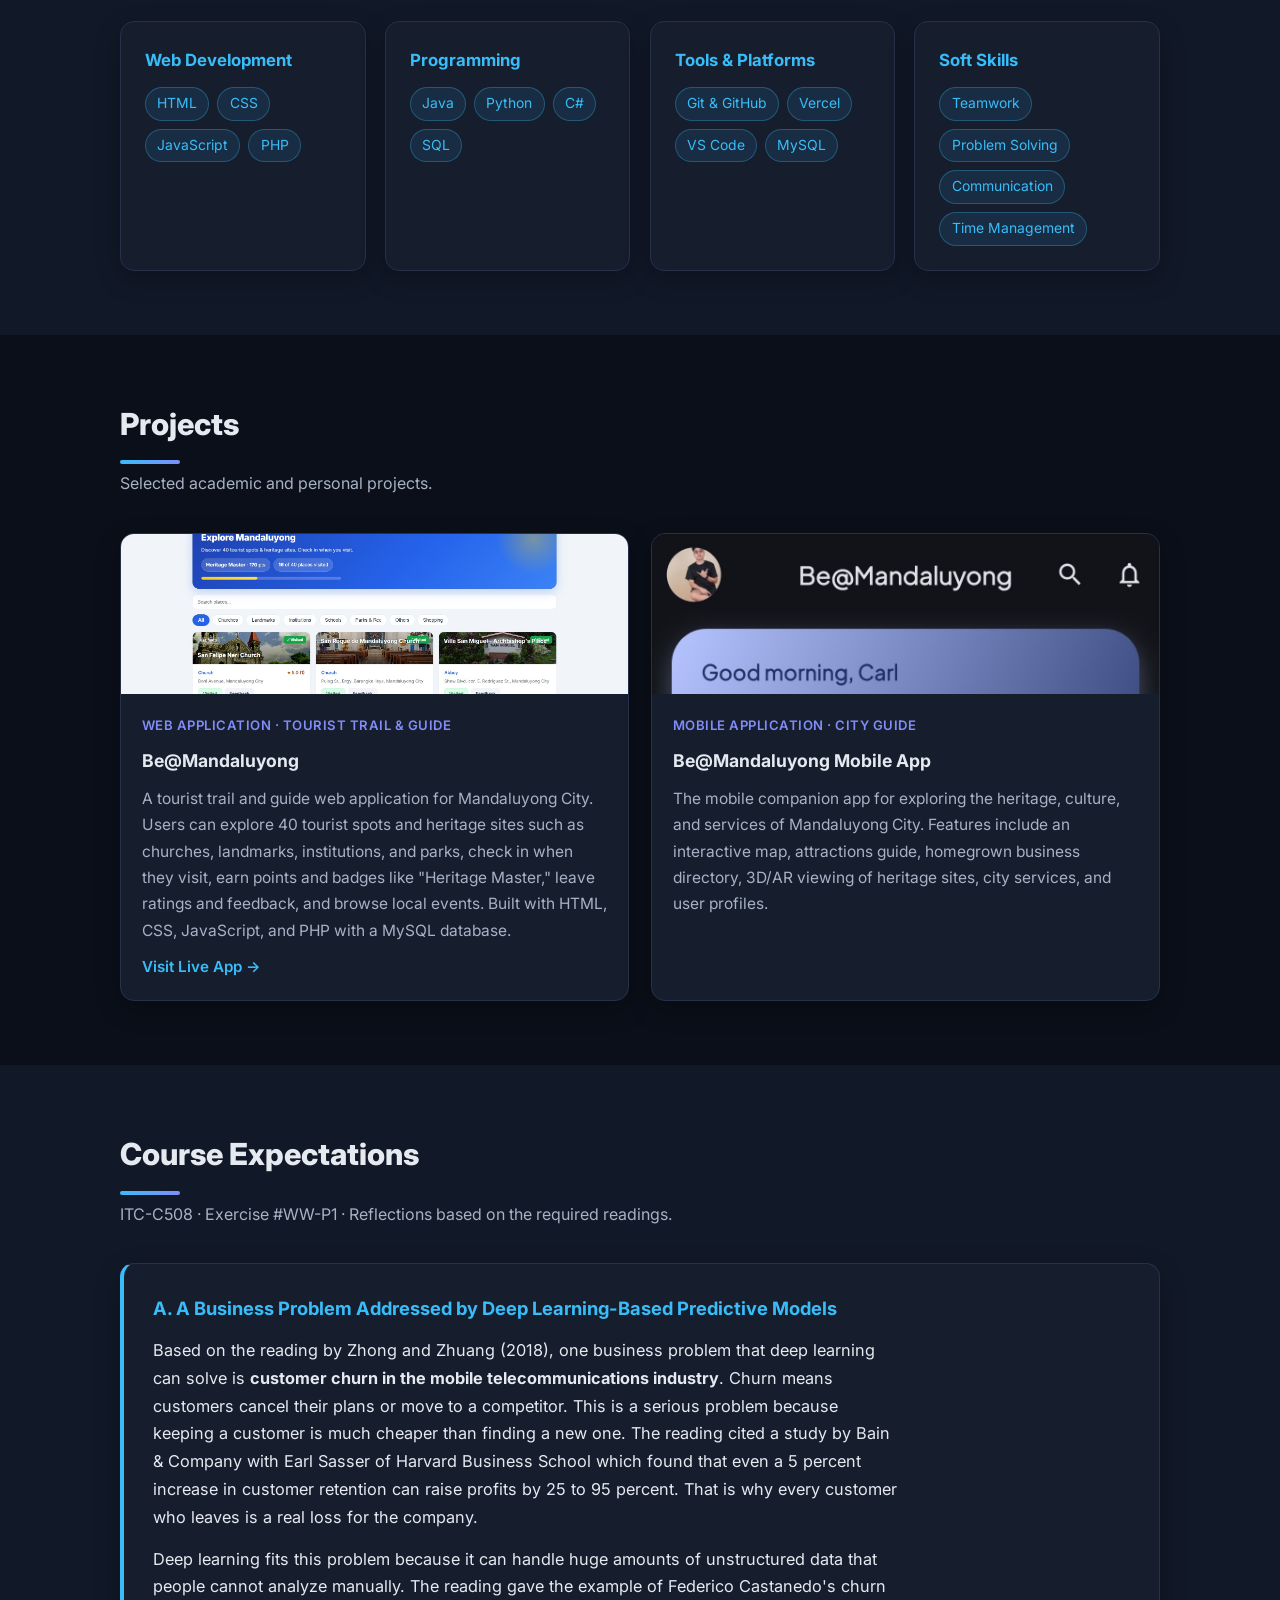
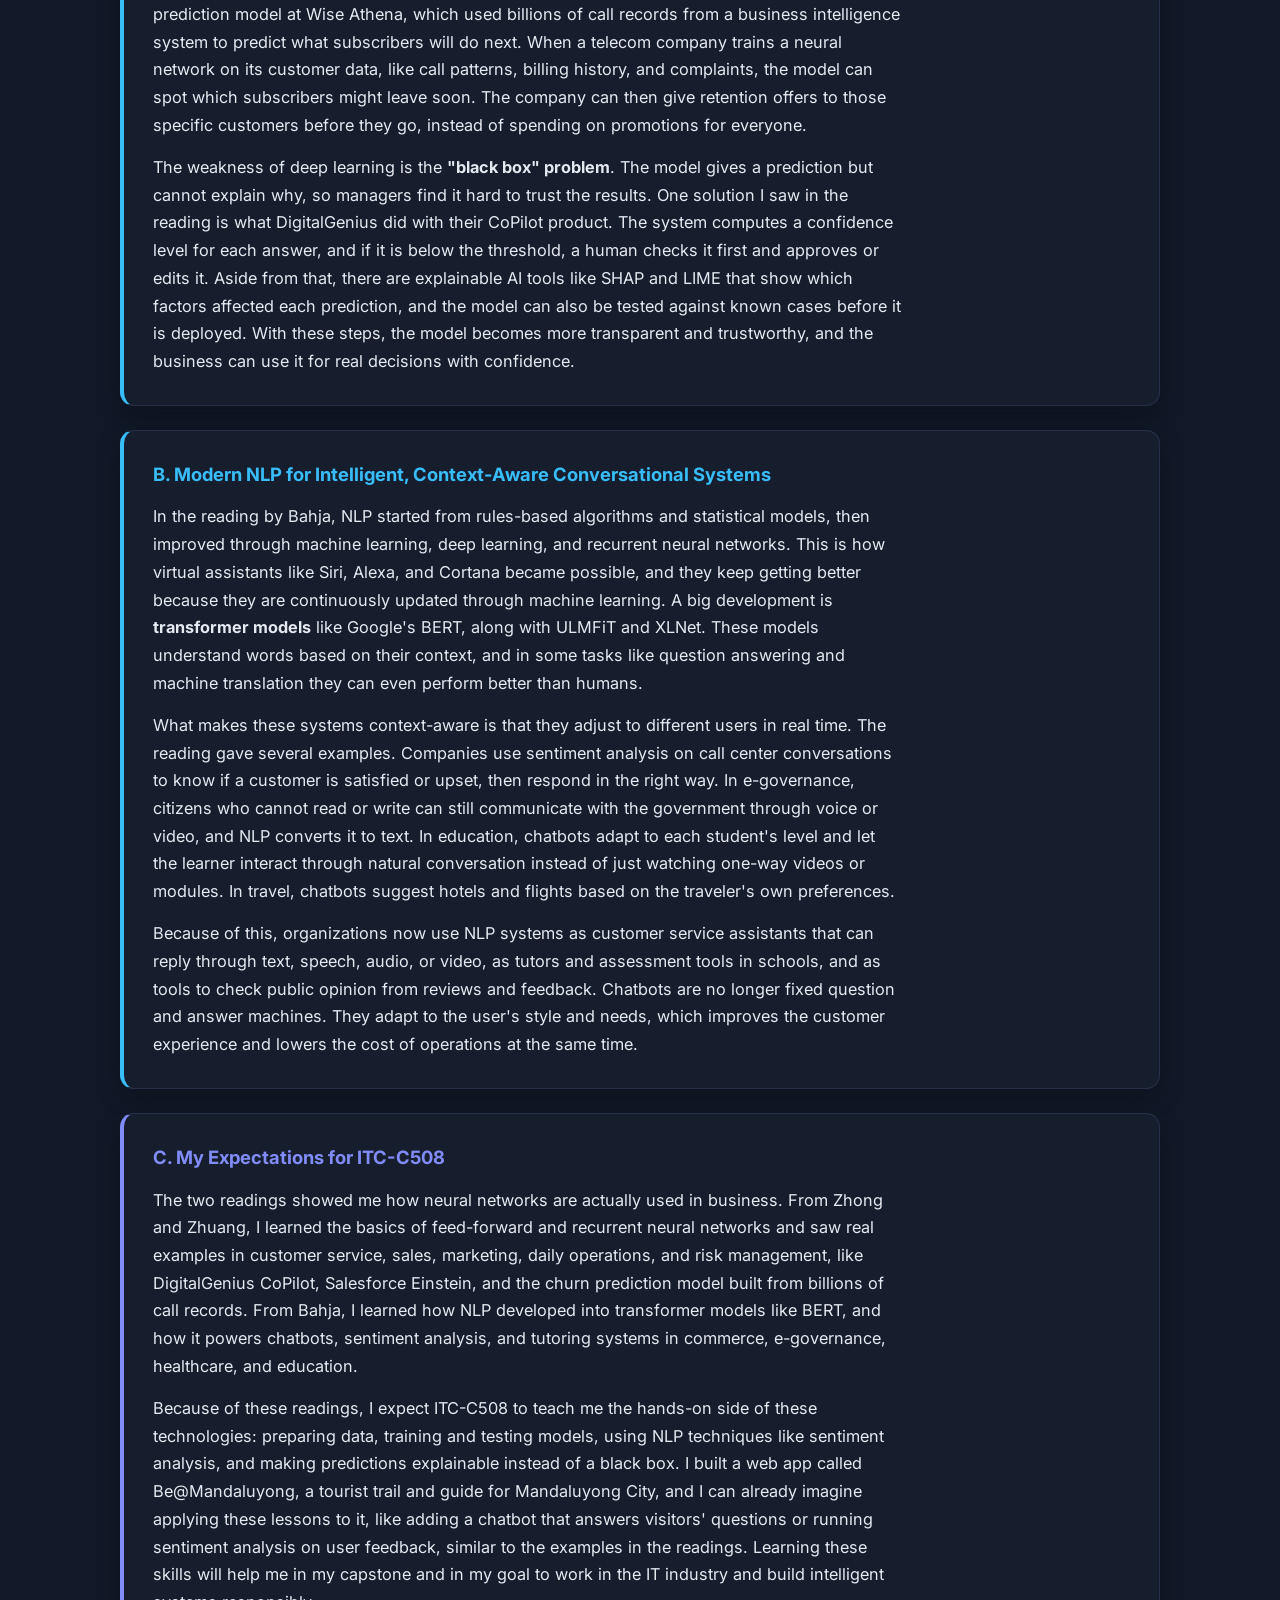
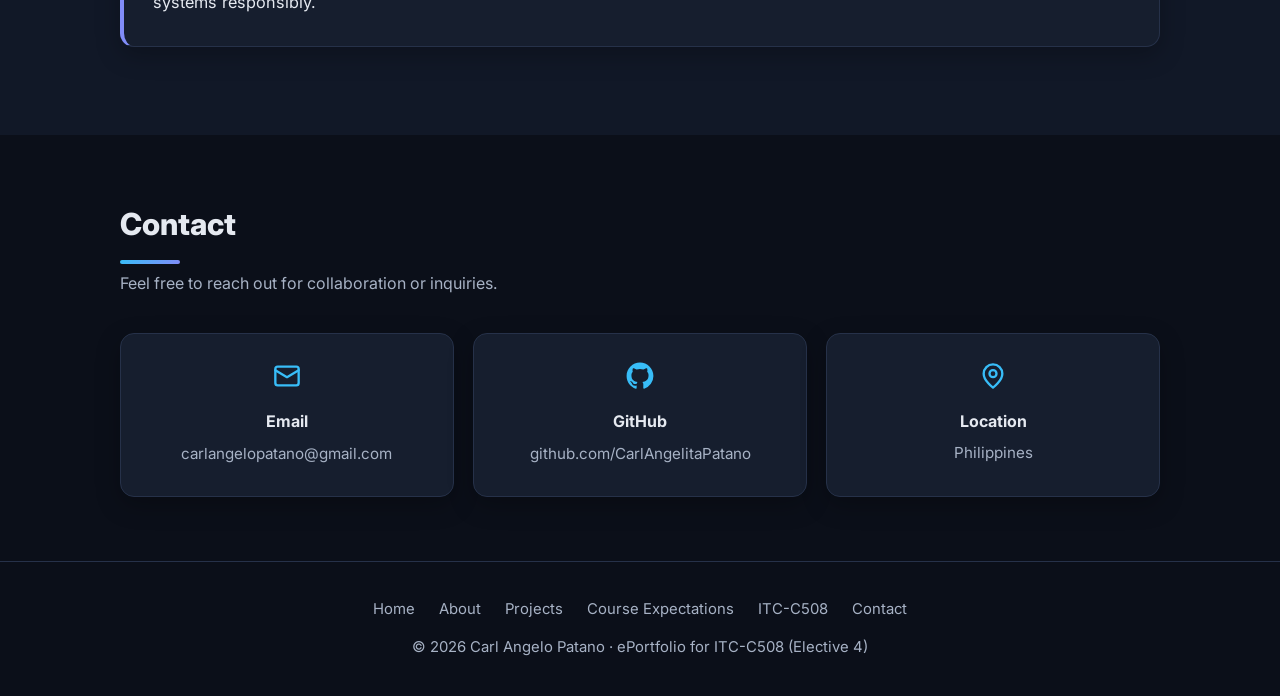
==== commit 1183ea63: "Add Be@Mandaluyong mobile app project" ====
--- a/index.html
+++ b/index.html
@@ -48,6 +48,7 @@
         </div>
         <div class="cta-row">
           <a class="btn btn-primary" href="itc-c508.html">View ITC-C508 Records</a>
+          <a class="btn btn-outline" href="https://tcimsmandaluyong.infinityfree.me/login" target="_blank" rel="noopener">Be@Mandaluyong App</a>
           <a class="btn btn-outline" href="#contact">Get in Touch</a>
         </div>
       </div>
@@ -136,6 +137,19 @@
                 JavaScript, and PHP with a MySQL database.
               </p>
               <a class="card-link" href="https://tcimsmandaluyong.infinityfree.me/login" target="_blank" rel="noopener" aria-label="Visit the live Be@Mandaluyong web application">Visit Live App &rarr;</a>
+            </div>
+          </article>
+          <article class="card">
+            <img class="thumb" src="assets/beatmandaluyong-mobile.jpg" alt="Screenshot of the Be@Mandaluyong mobile app home screen showing Map, Attractions, Homegrown, and 3D/AR features" style="object-position: top;" />
+            <div class="card-body">
+              <span class="card-meta">Mobile Application &middot; City Guide</span>
+              <h3>Be@Mandaluyong Mobile App</h3>
+              <p>
+                The mobile companion app for exploring the heritage, culture, and services of
+                Mandaluyong City. Features include an interactive map, attractions guide,
+                homegrown business directory, 3D/AR viewing of heritage sites, city services,
+                and user profiles.
+              </p>
             </div>
           </article>
         </div>
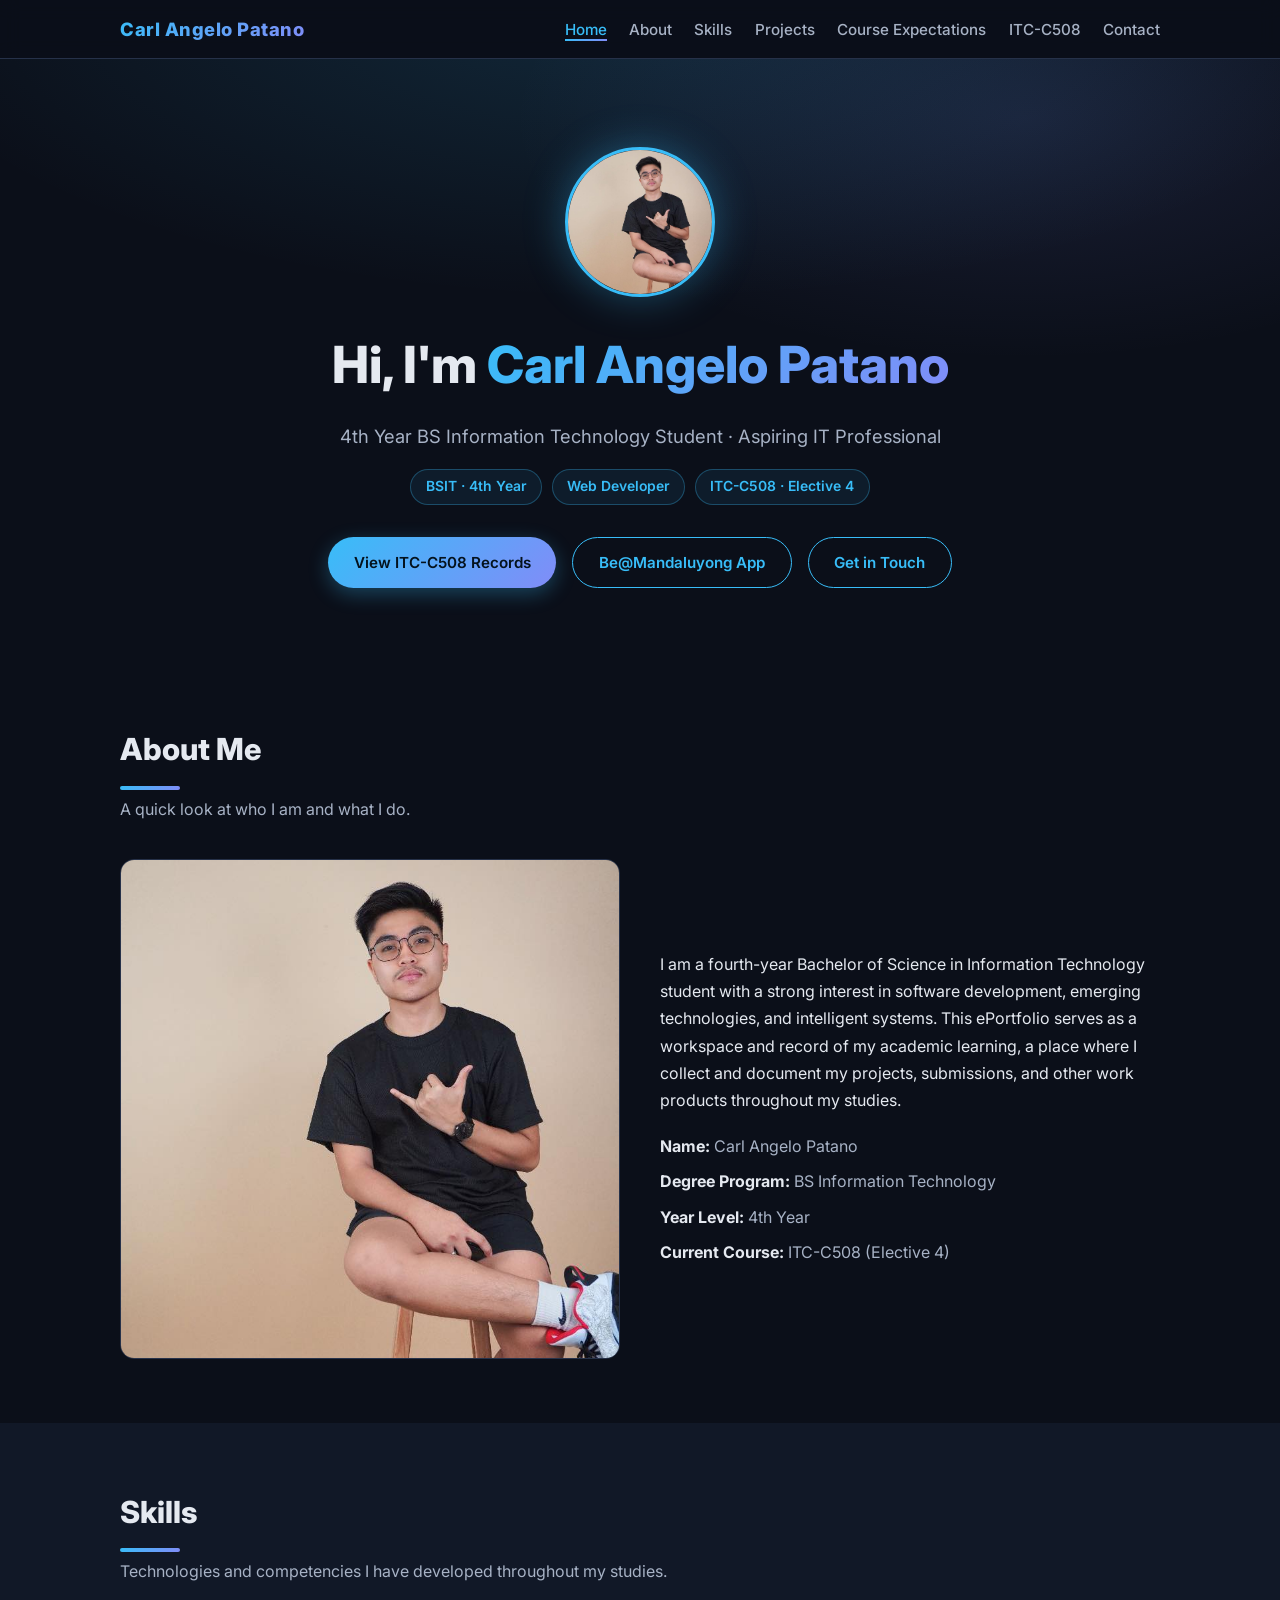
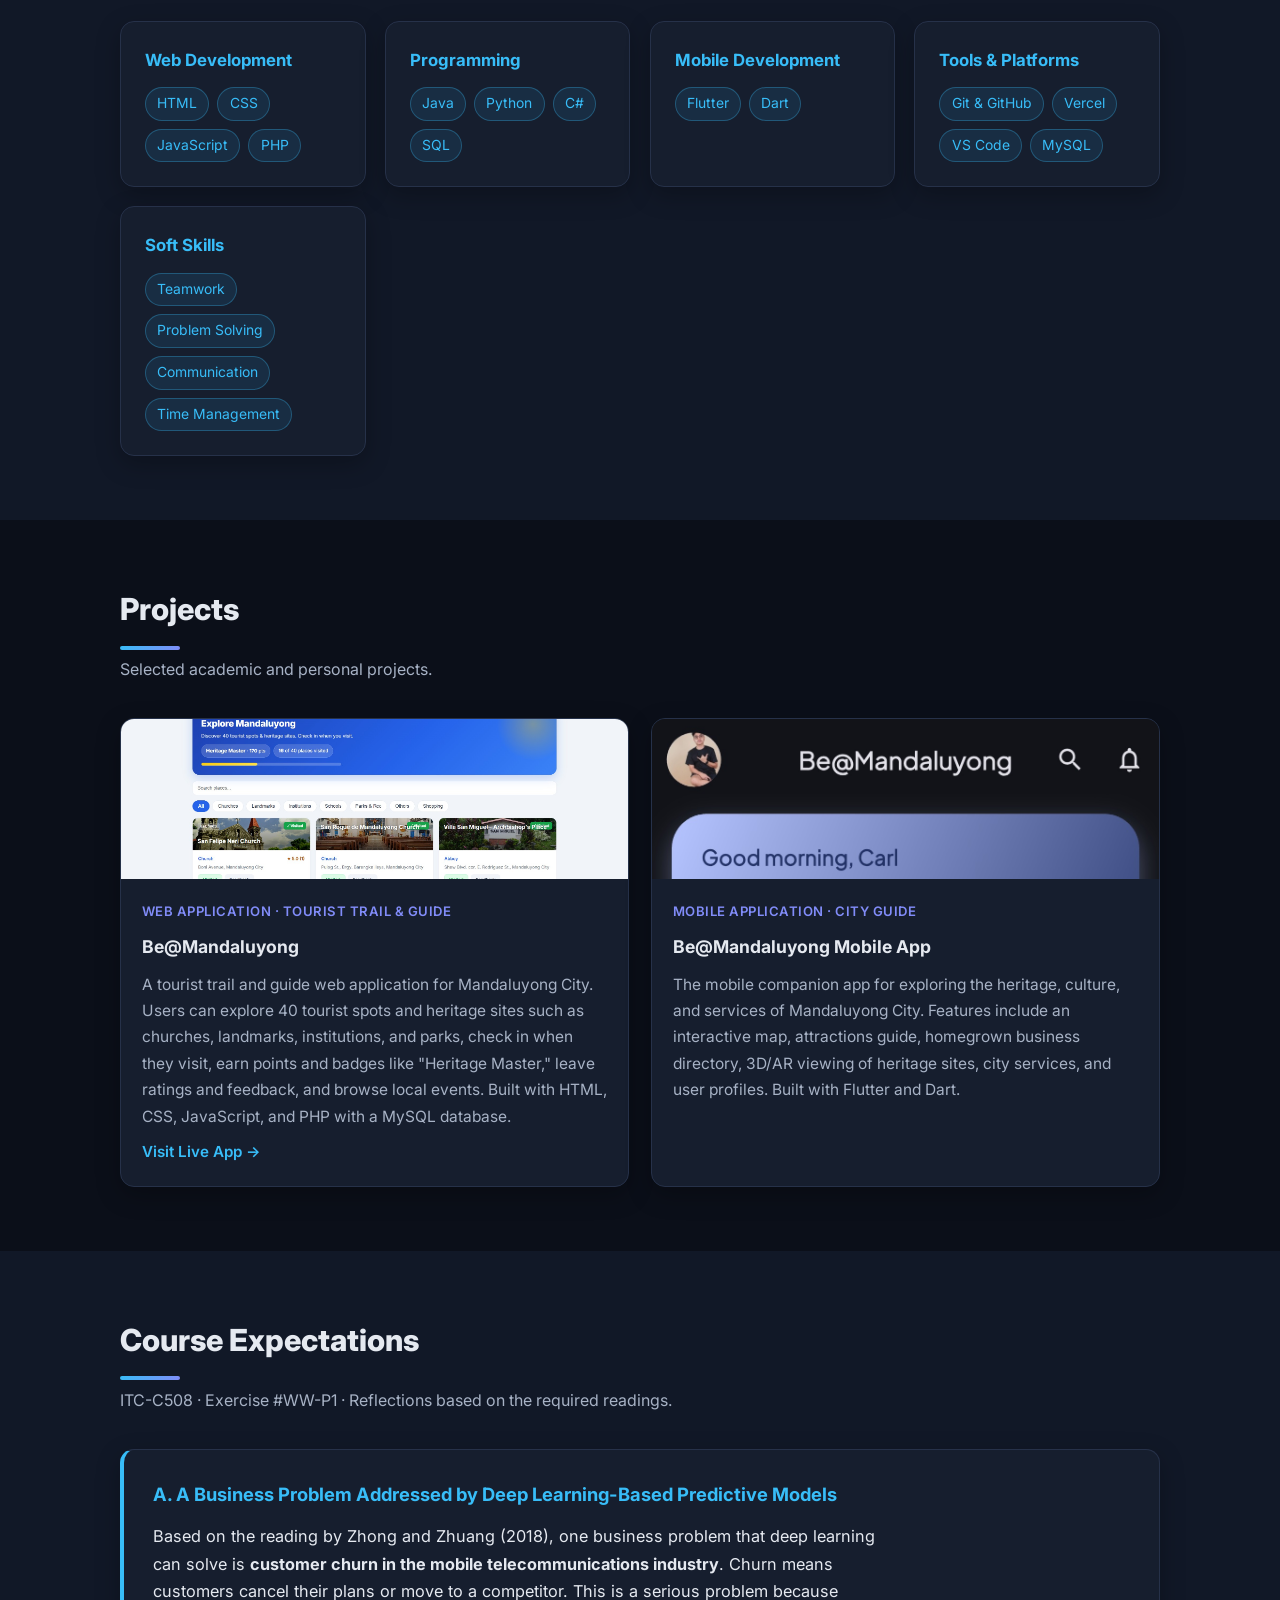
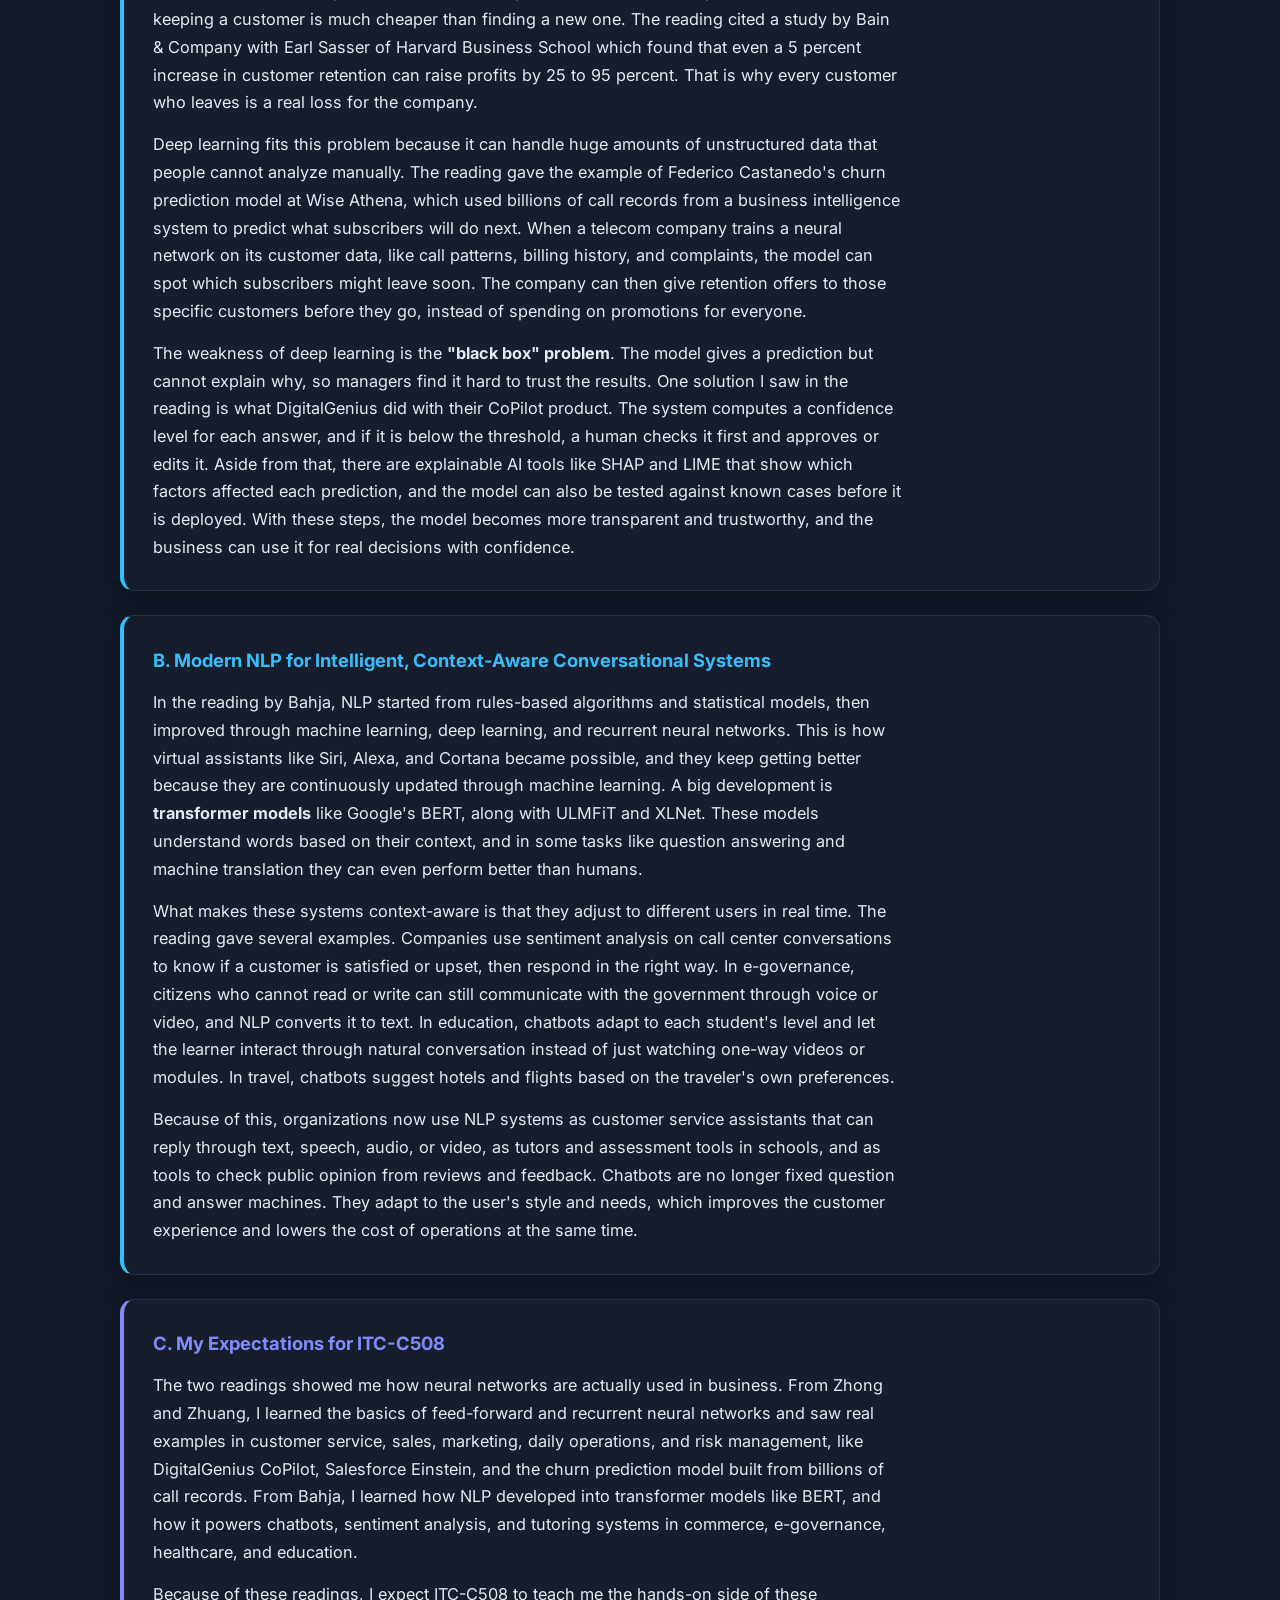
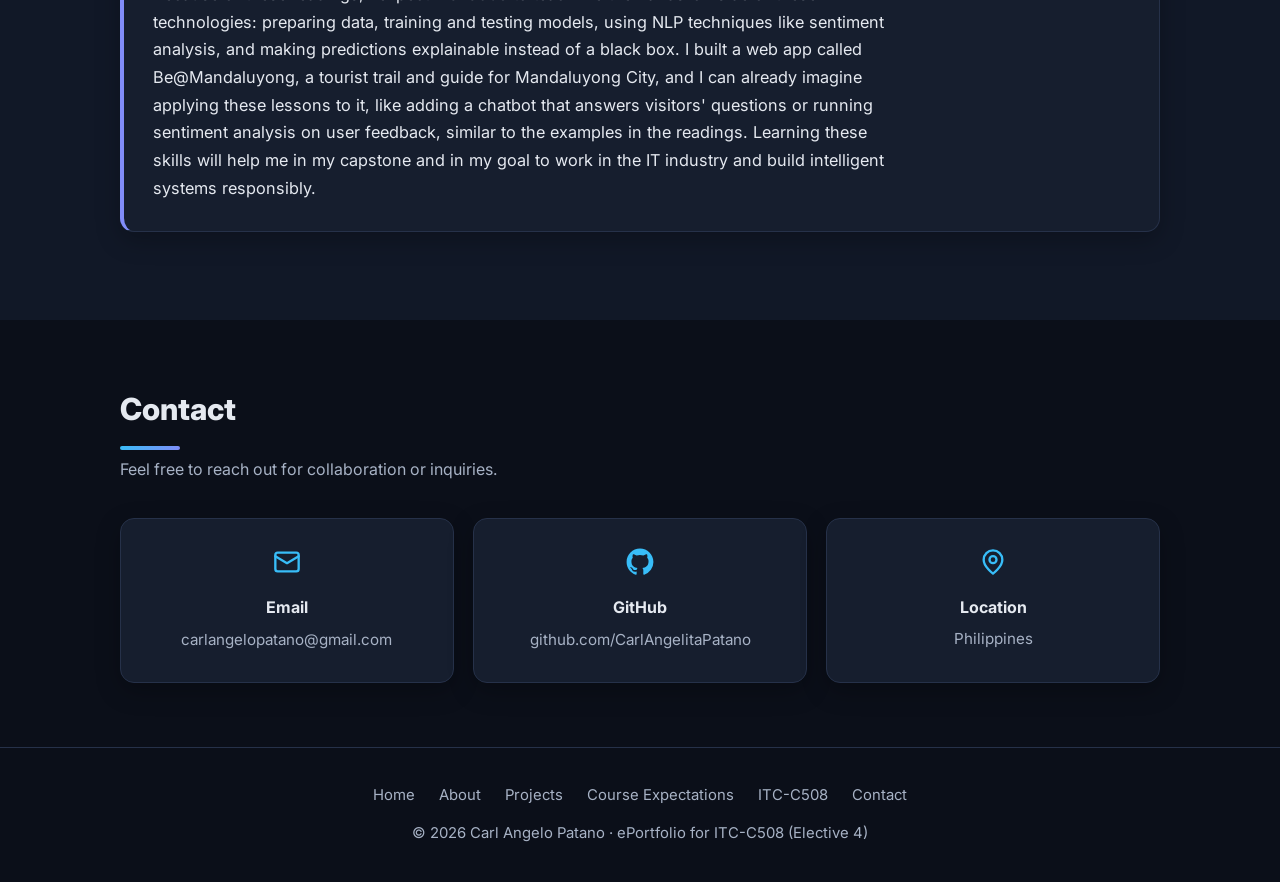
==== commit 45ad61ab: "Add Flutter and Dart to project and skills" ====
--- a/index.html
+++ b/index.html
@@ -101,6 +101,12 @@
             </div>
           </div>
           <div class="skill-card">
+            <h3>Mobile Development</h3>
+            <div class="tags">
+              <span class="tag">Flutter</span><span class="tag">Dart</span>
+            </div>
+          </div>
+          <div class="skill-card">
             <h3>Tools &amp; Platforms</h3>
             <div class="tags">
               <span class="tag">Git &amp; GitHub</span><span class="tag">Vercel</span>
@@ -148,7 +154,7 @@
                 The mobile companion app for exploring the heritage, culture, and services of
                 Mandaluyong City. Features include an interactive map, attractions guide,
                 homegrown business directory, 3D/AR viewing of heritage sites, city services,
-                and user profiles.
+                and user profiles. Built with Flutter and Dart.
               </p>
             </div>
           </article>
